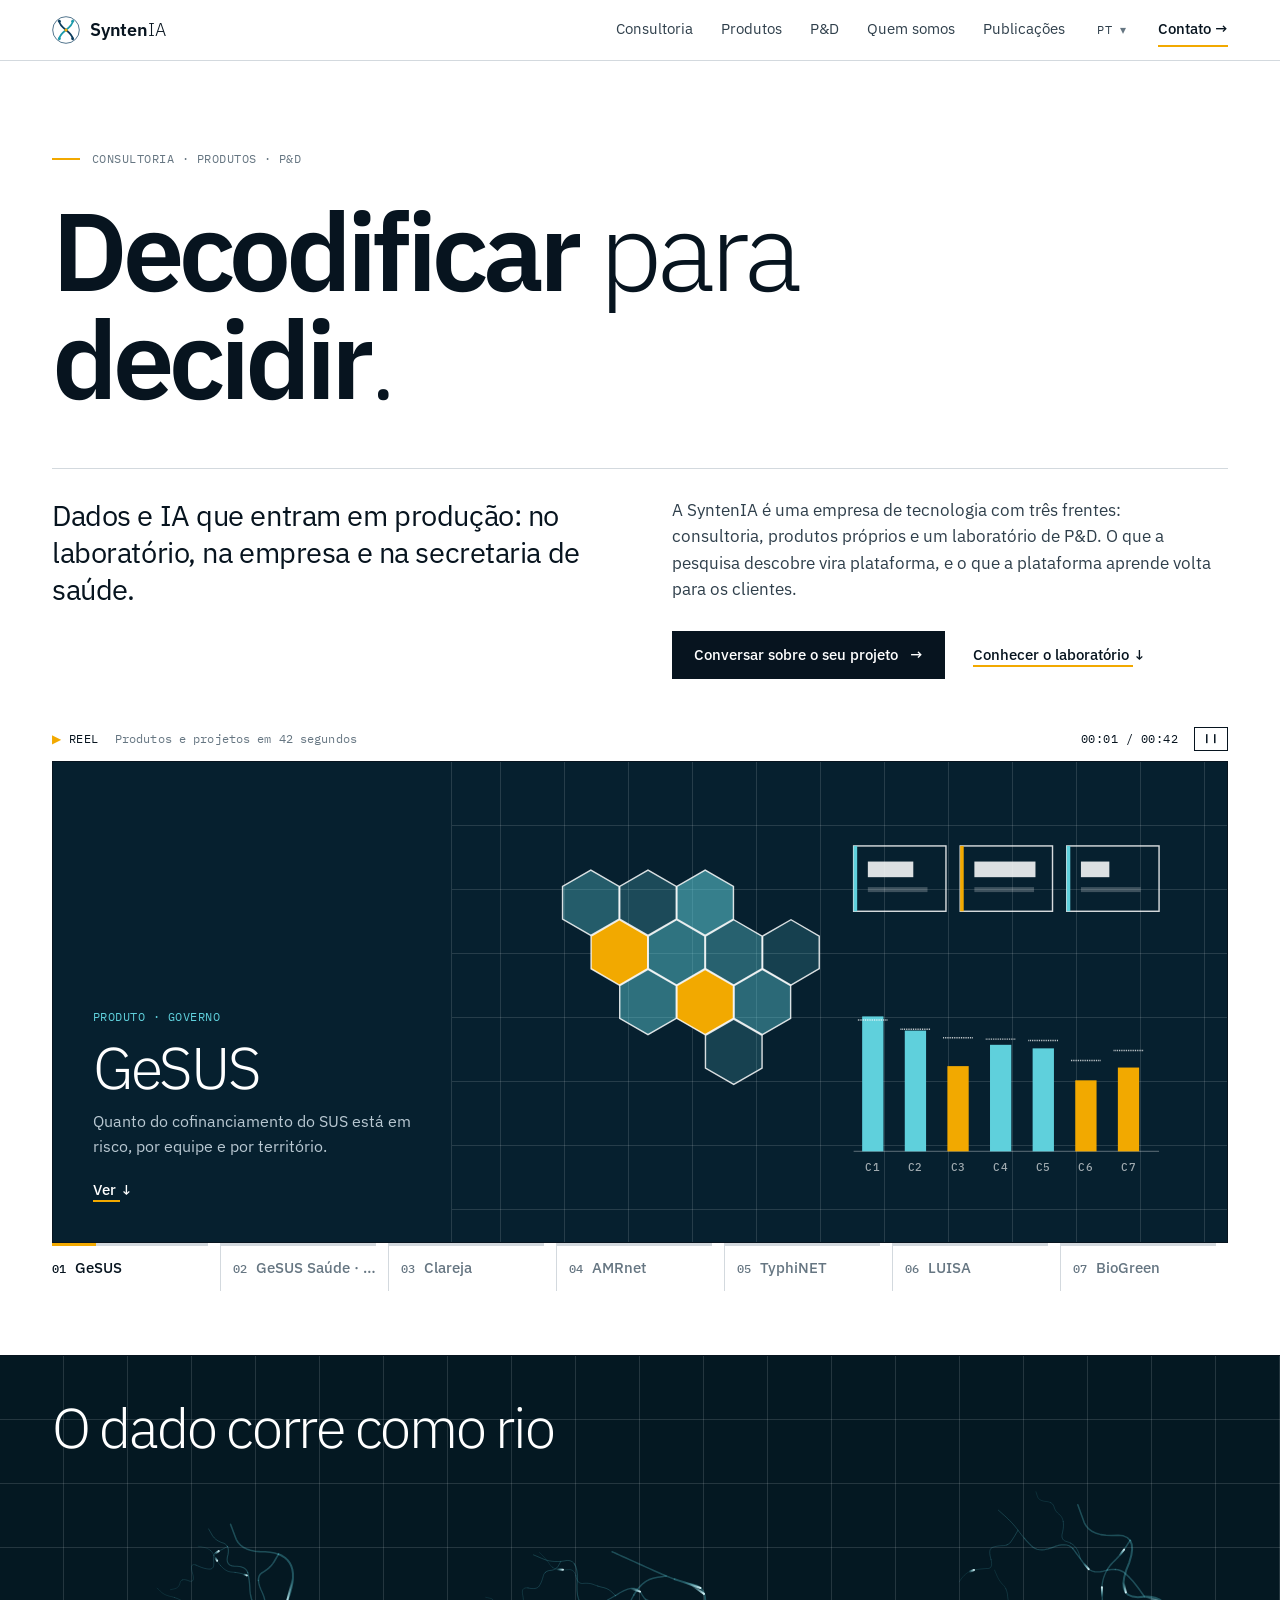
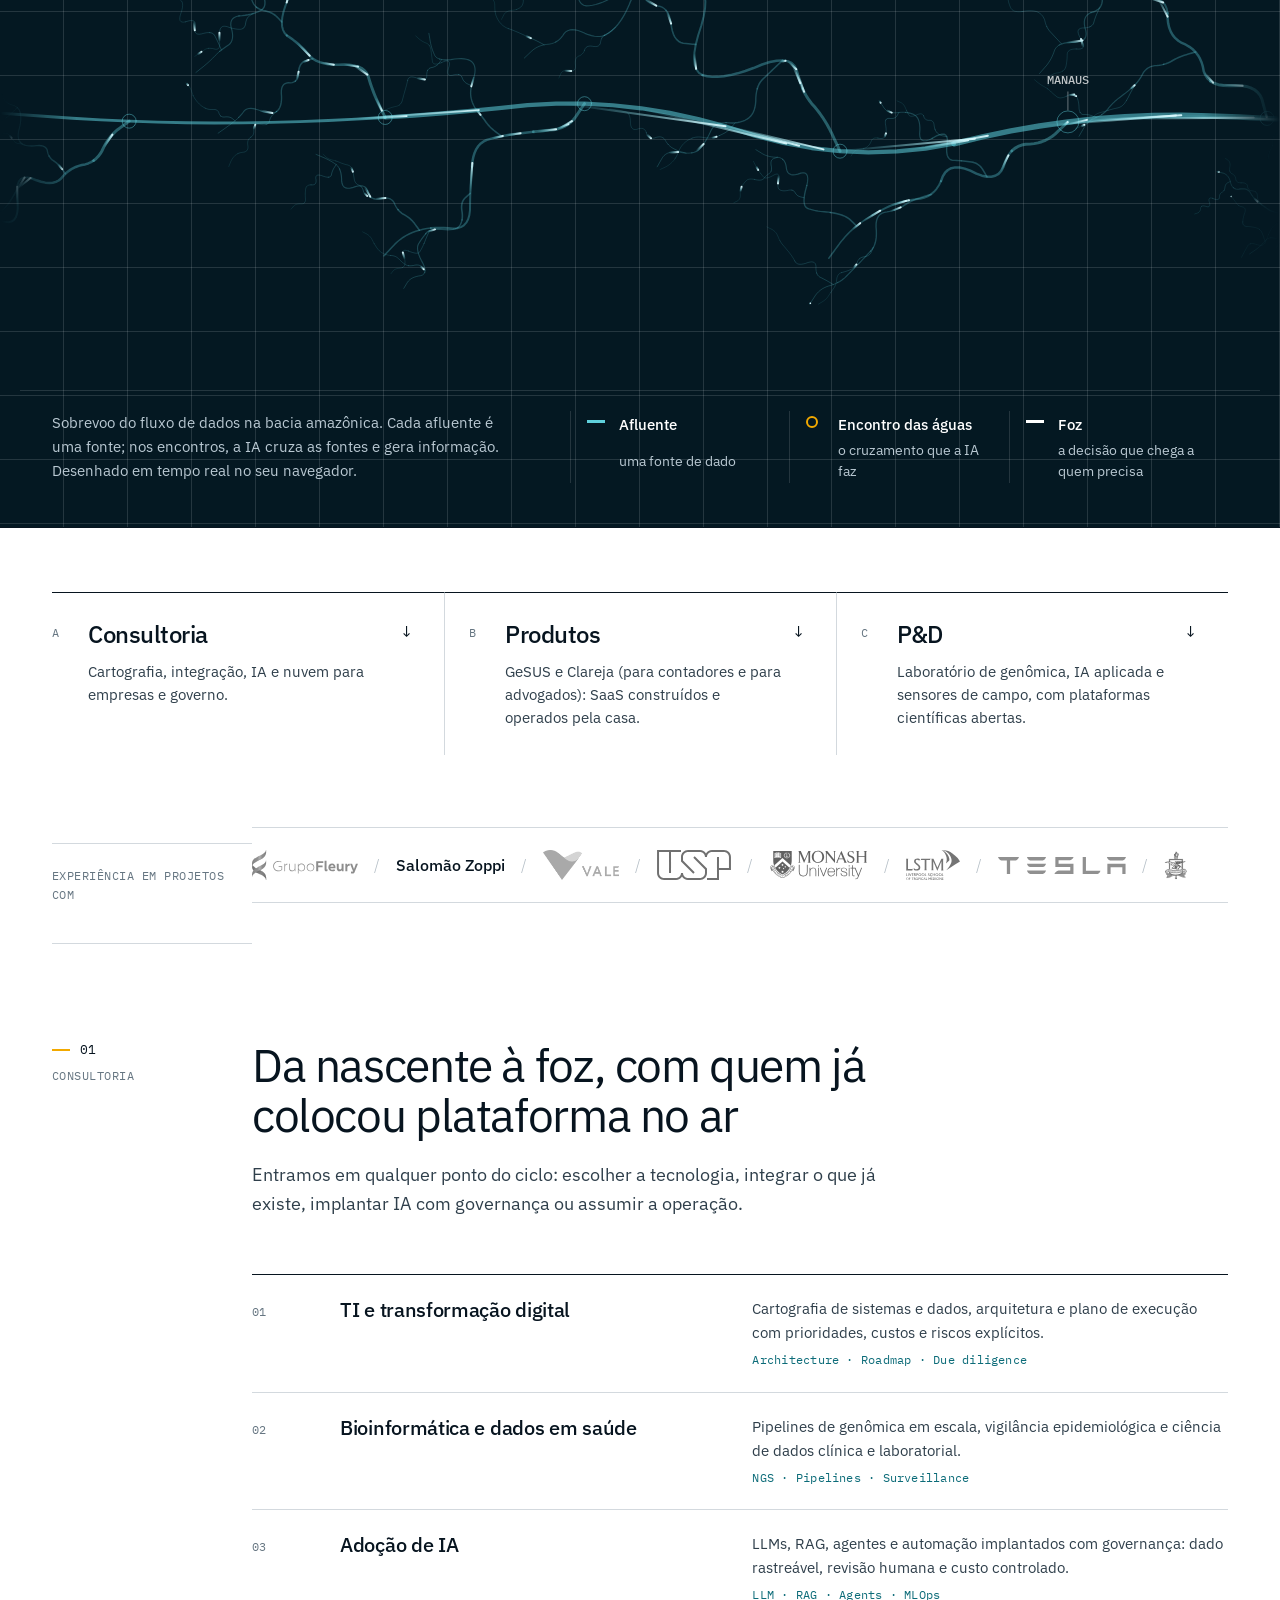
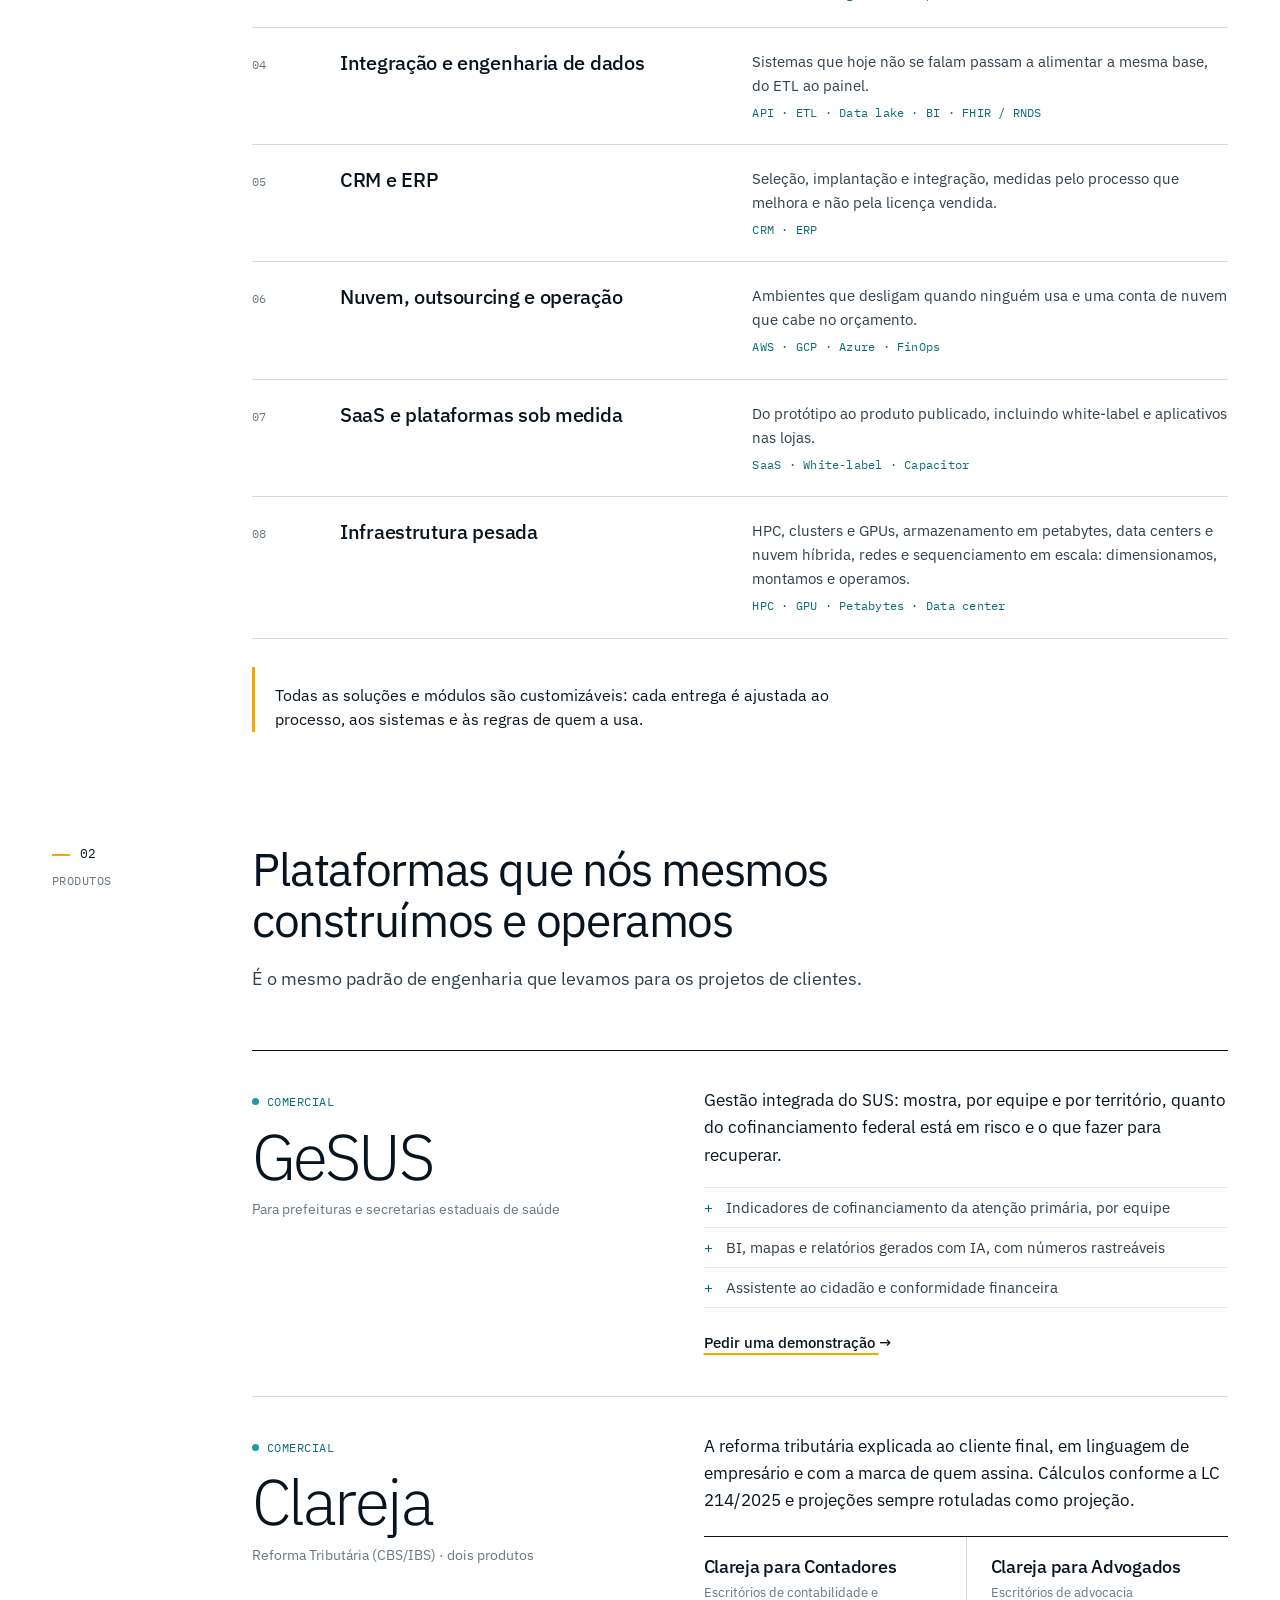
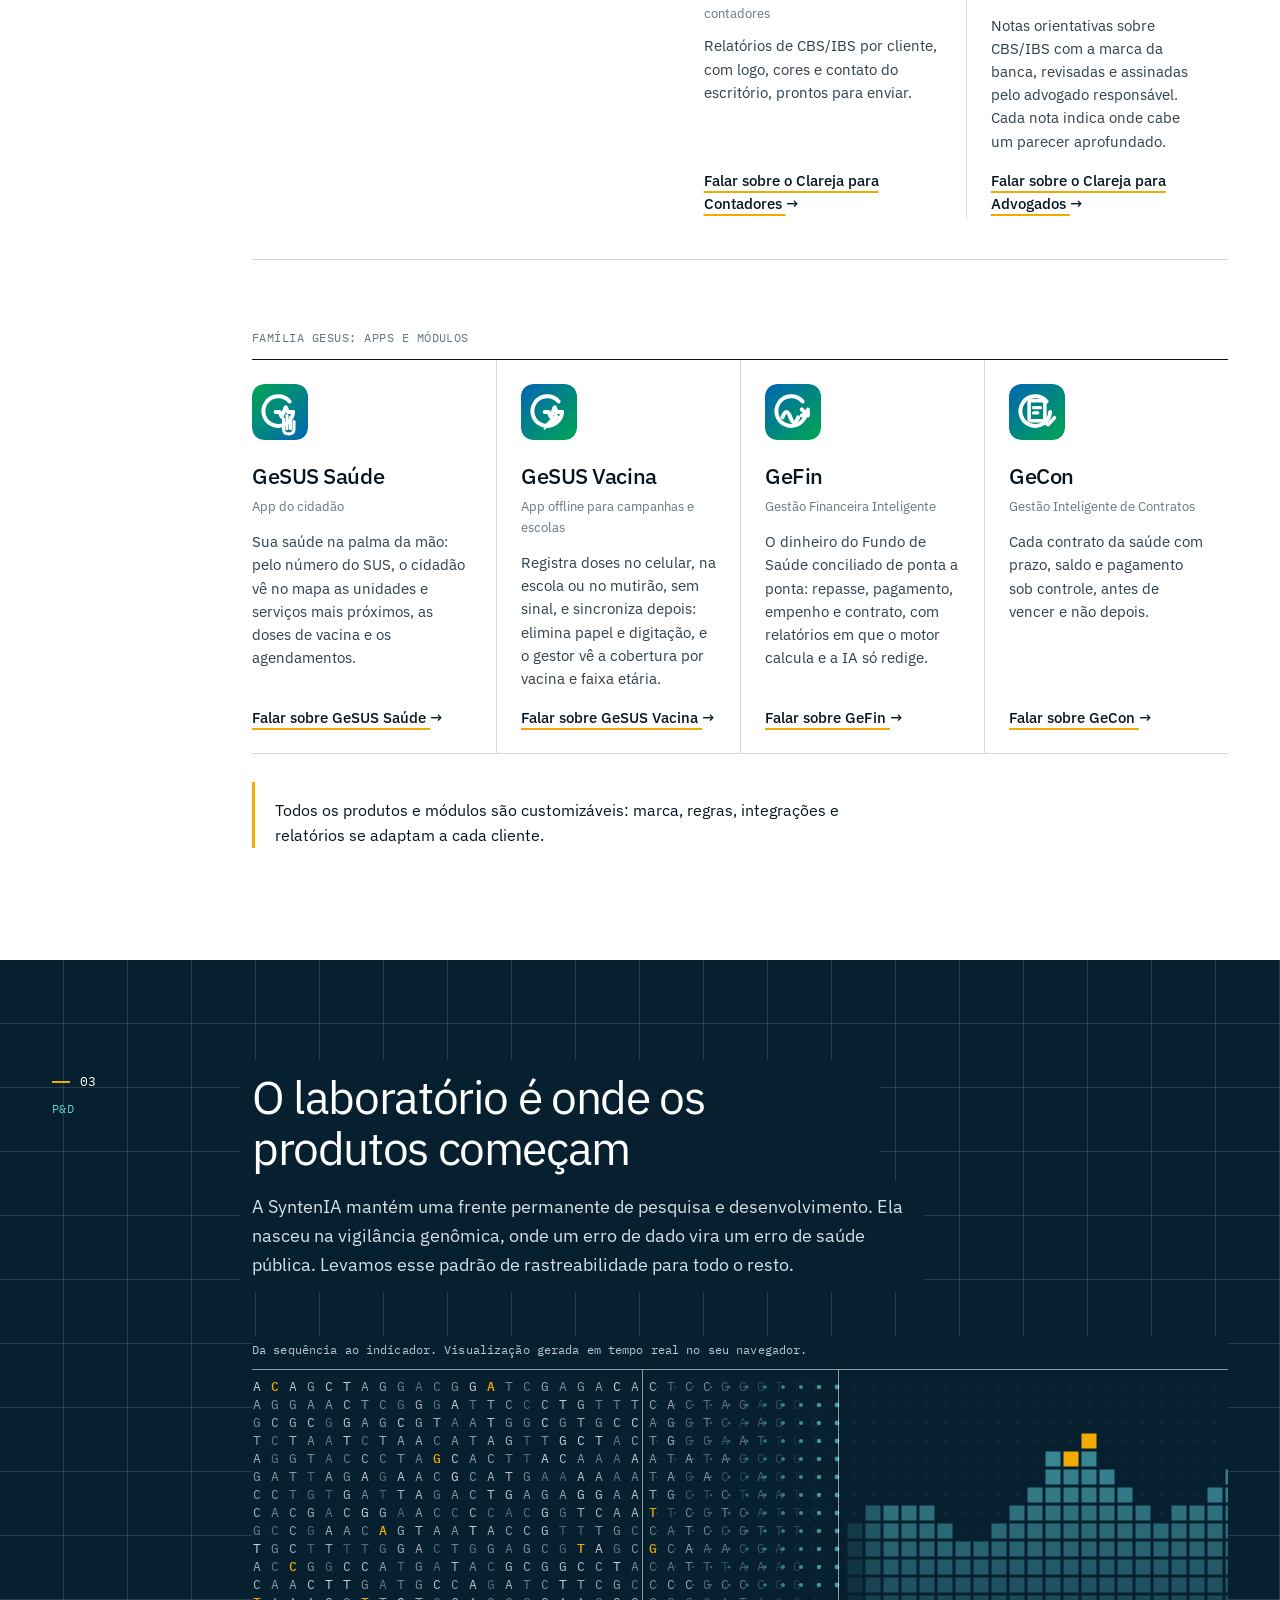
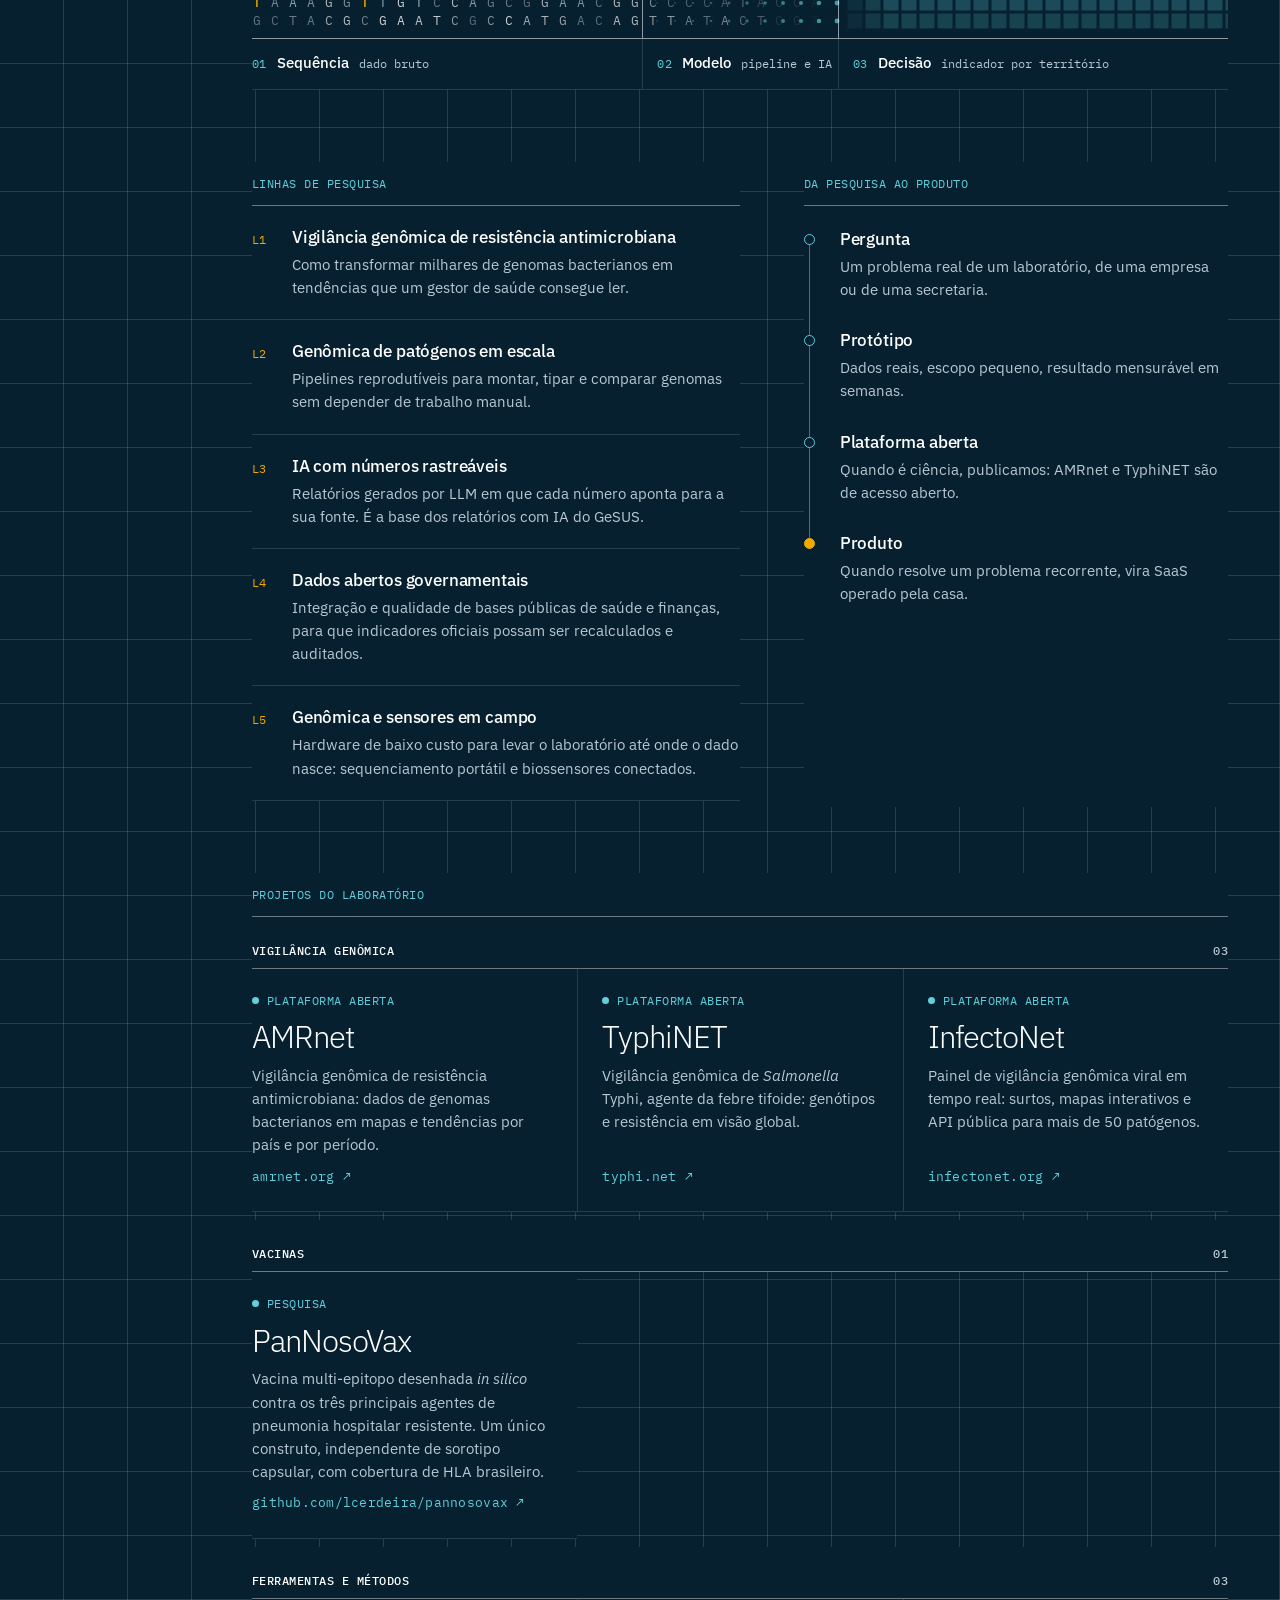
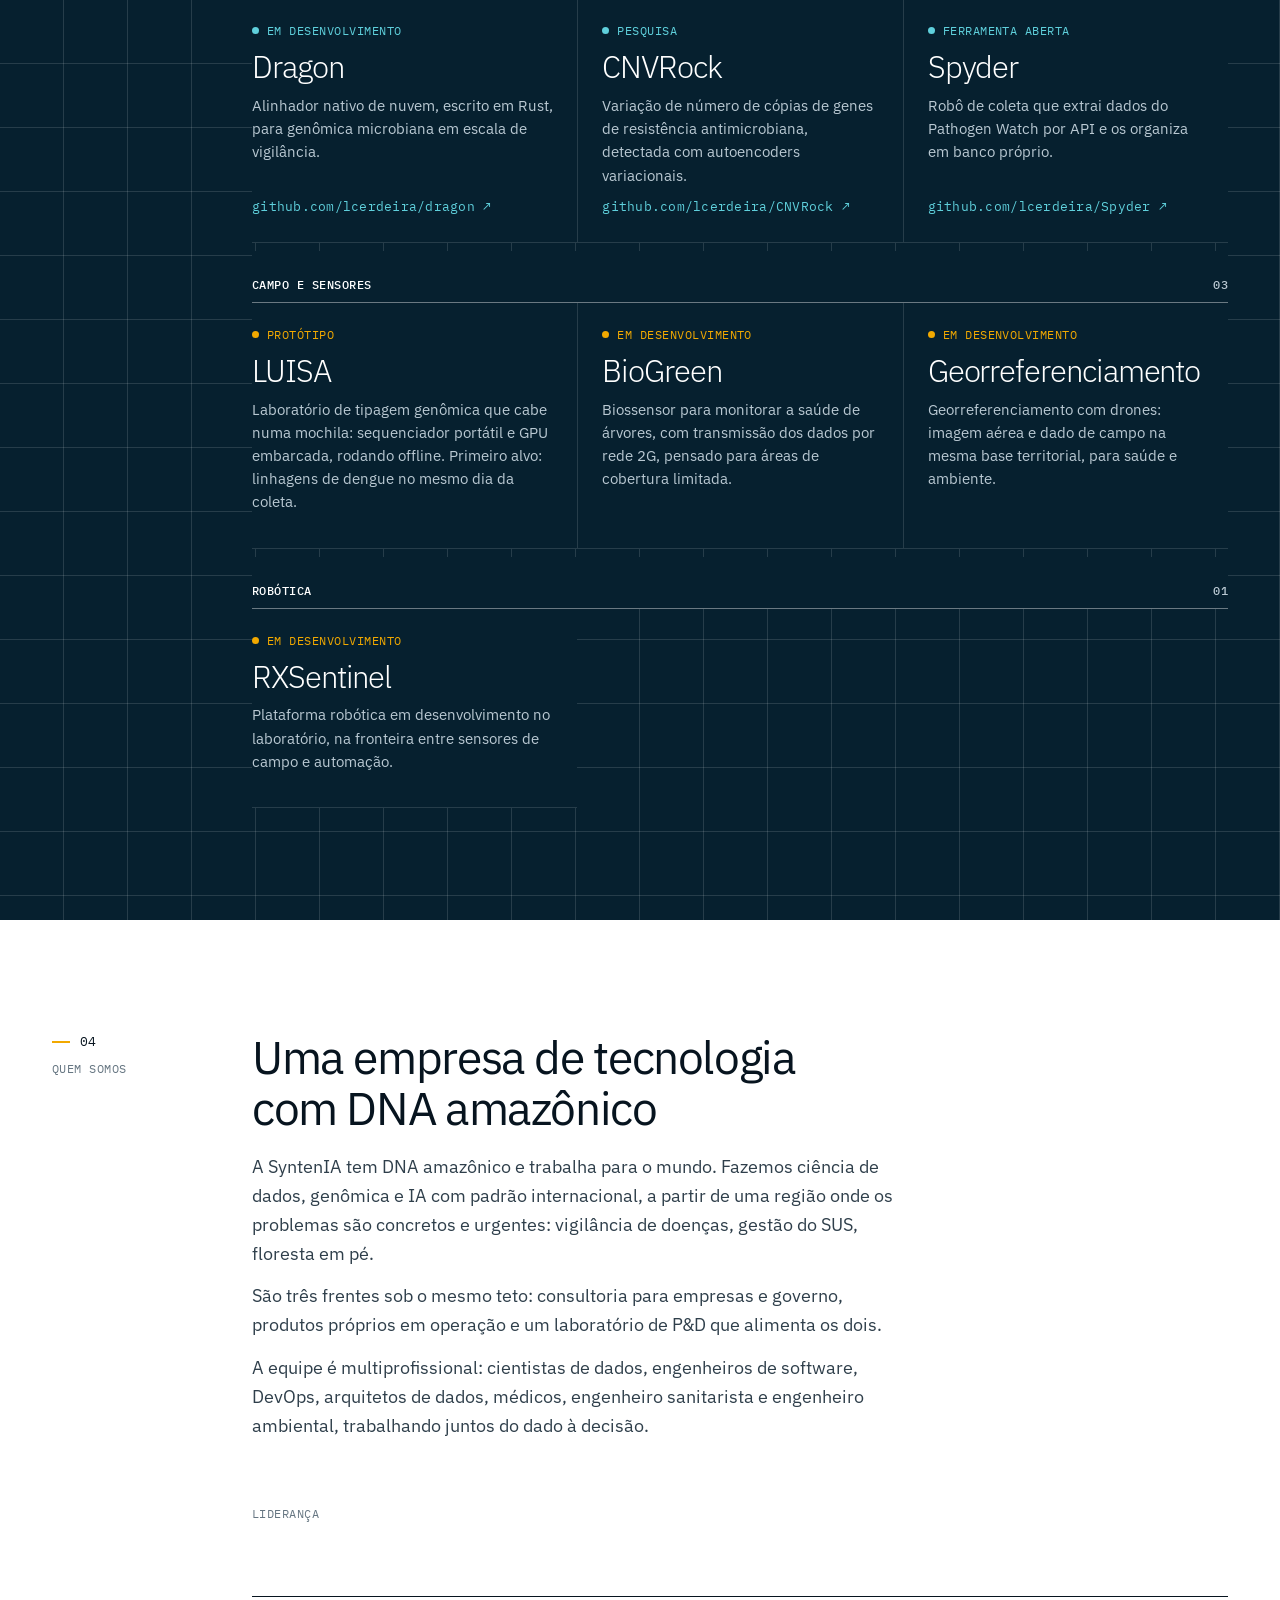
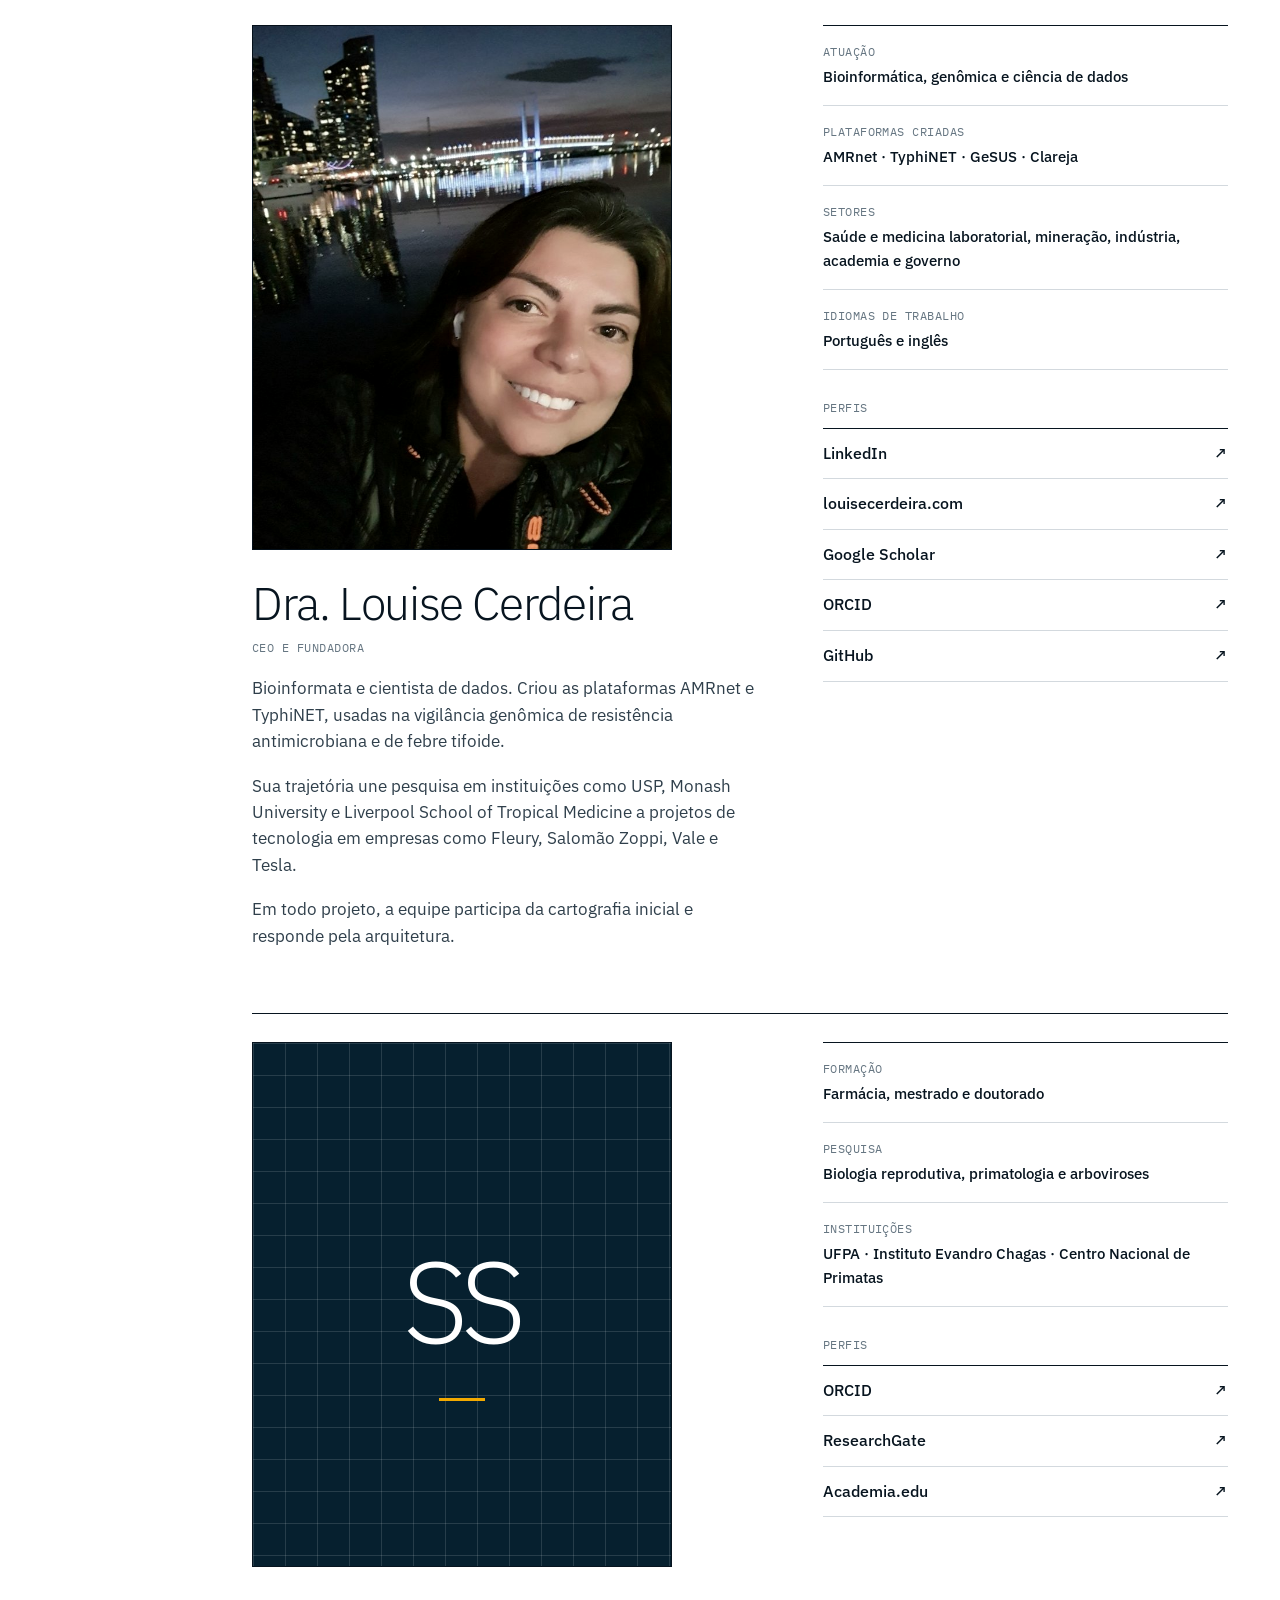
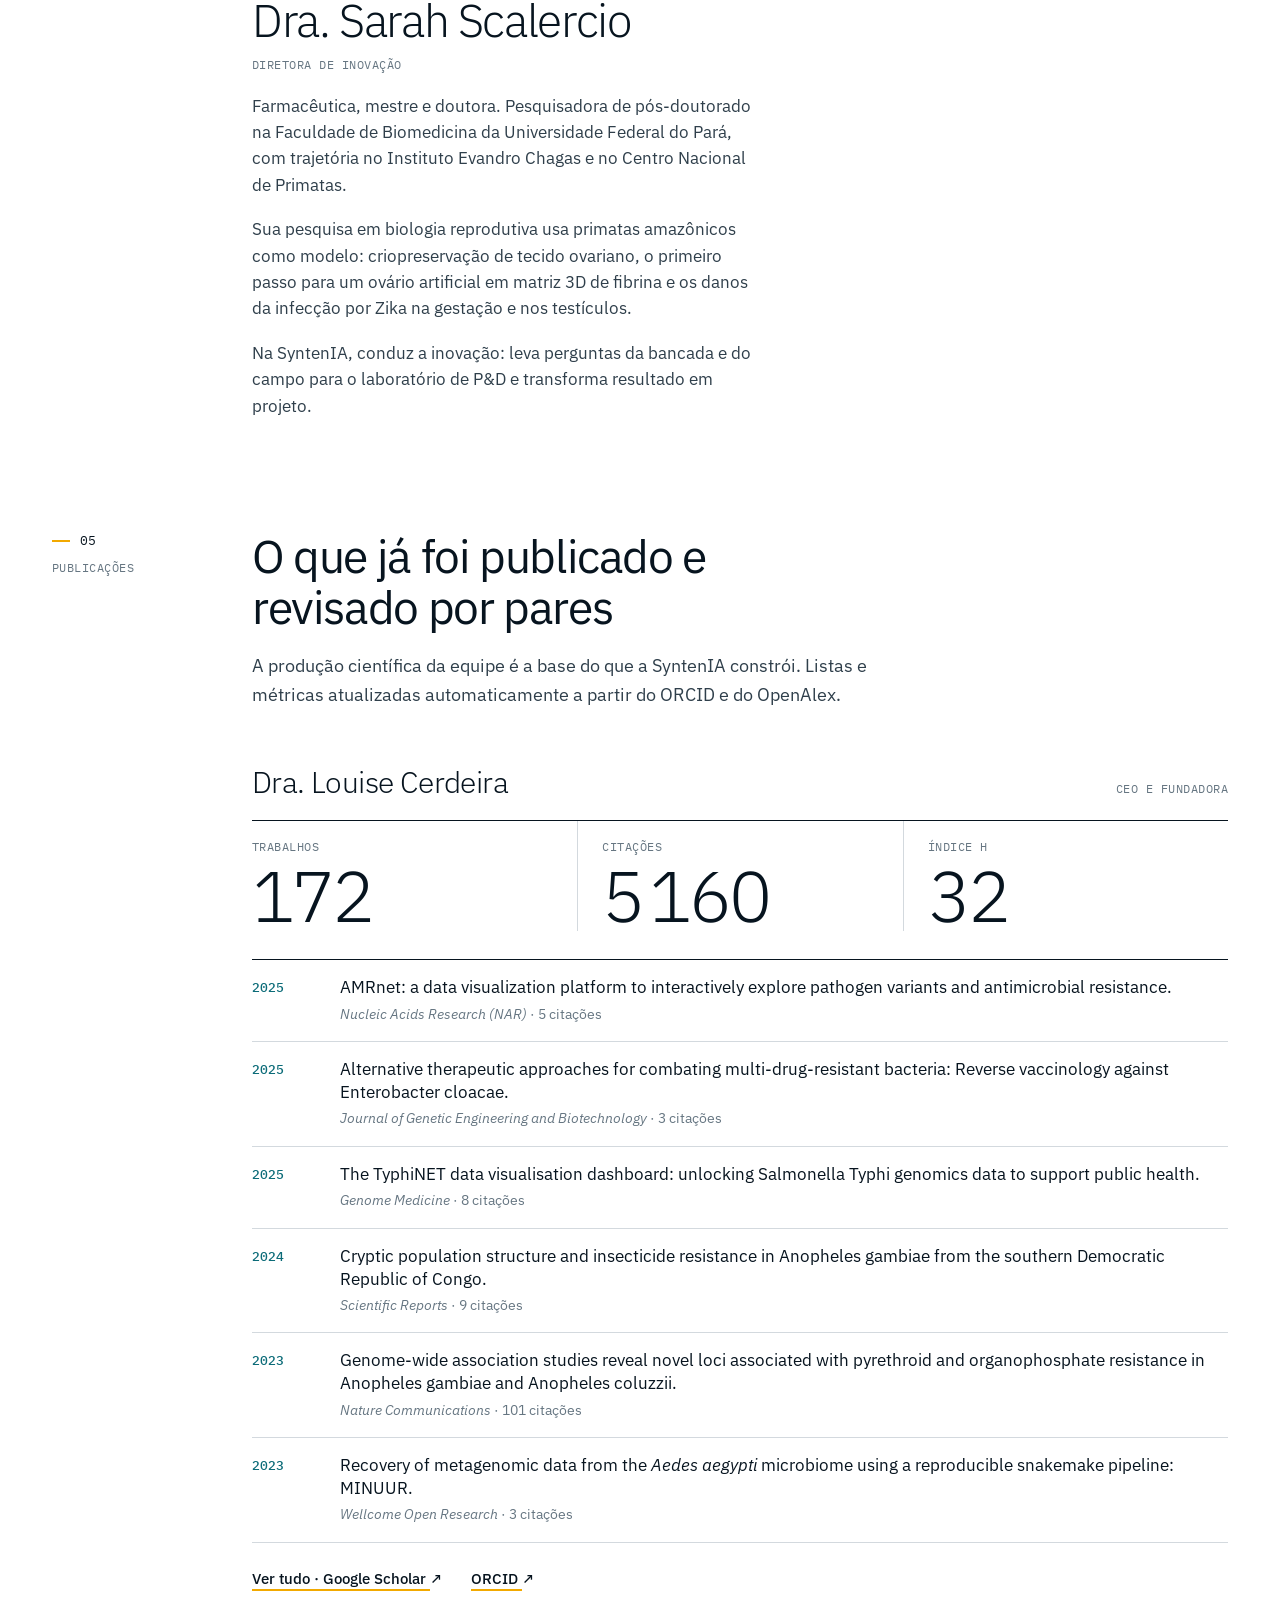
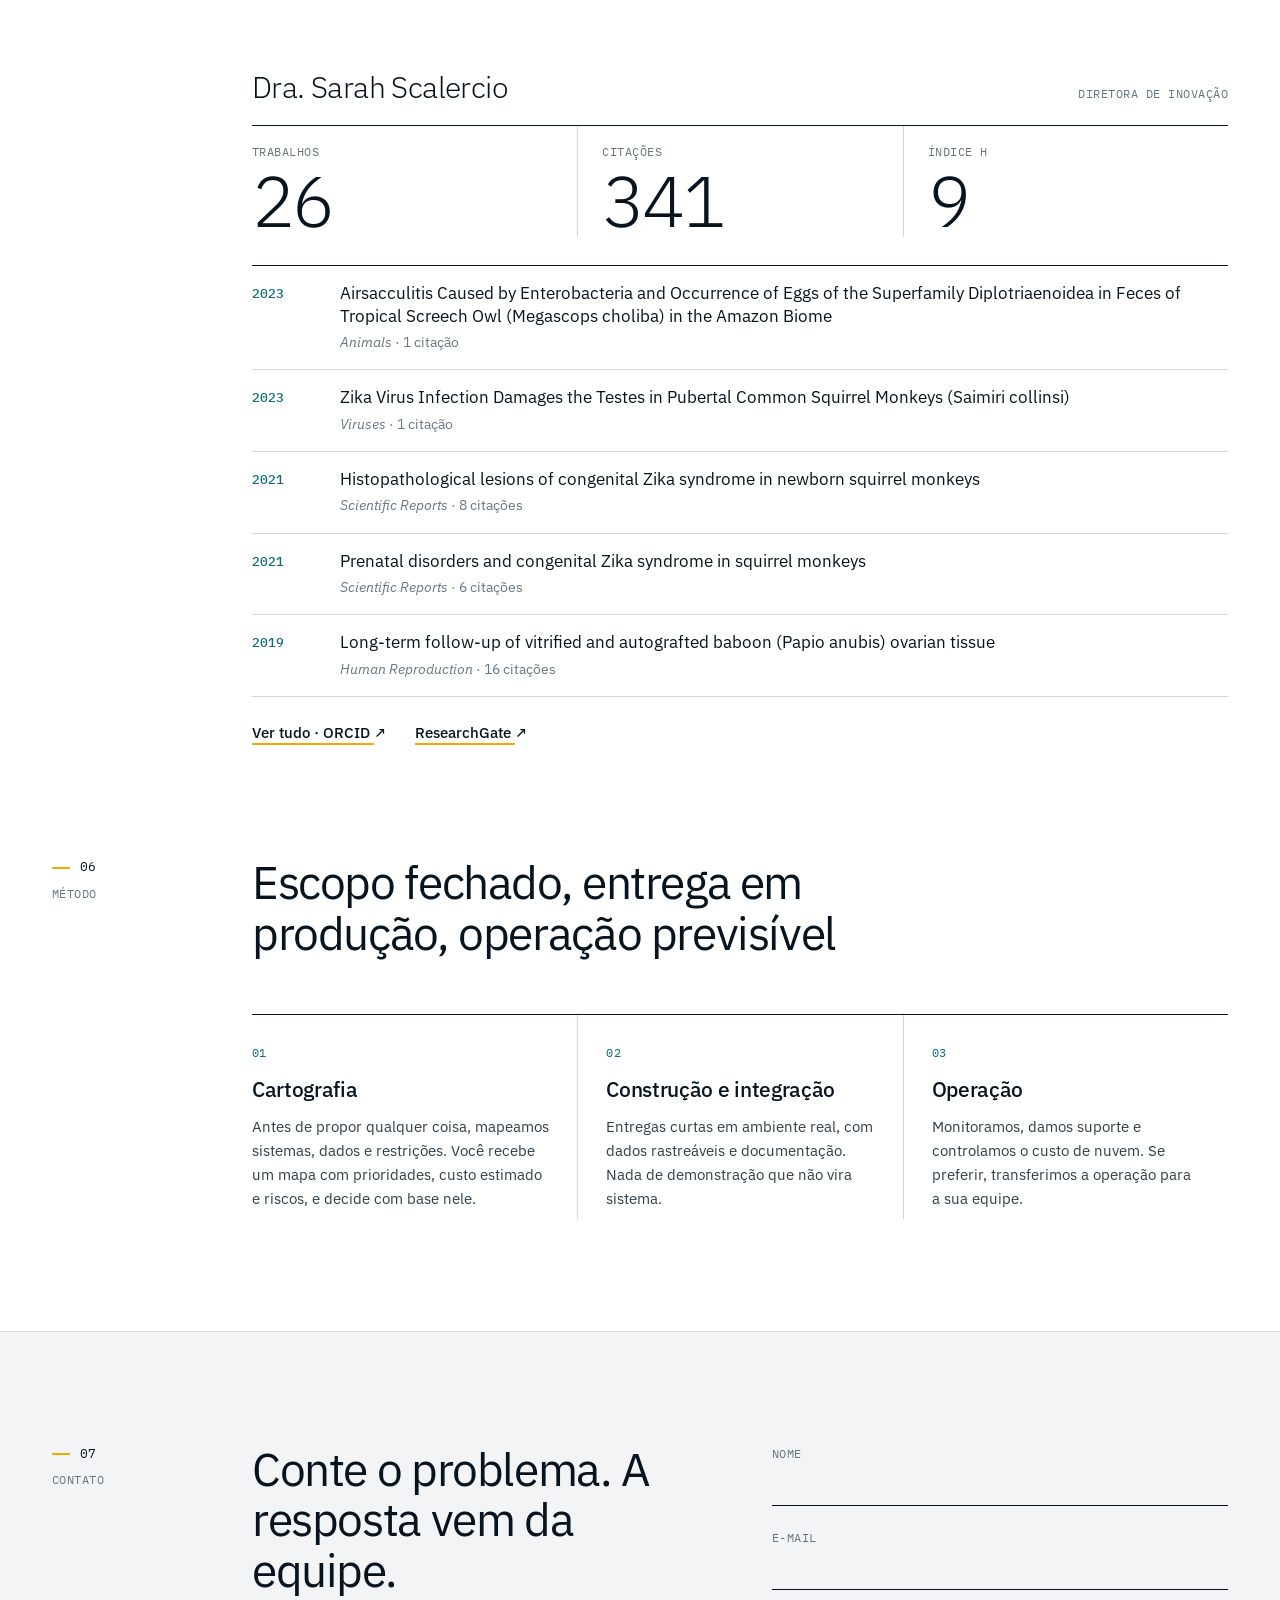
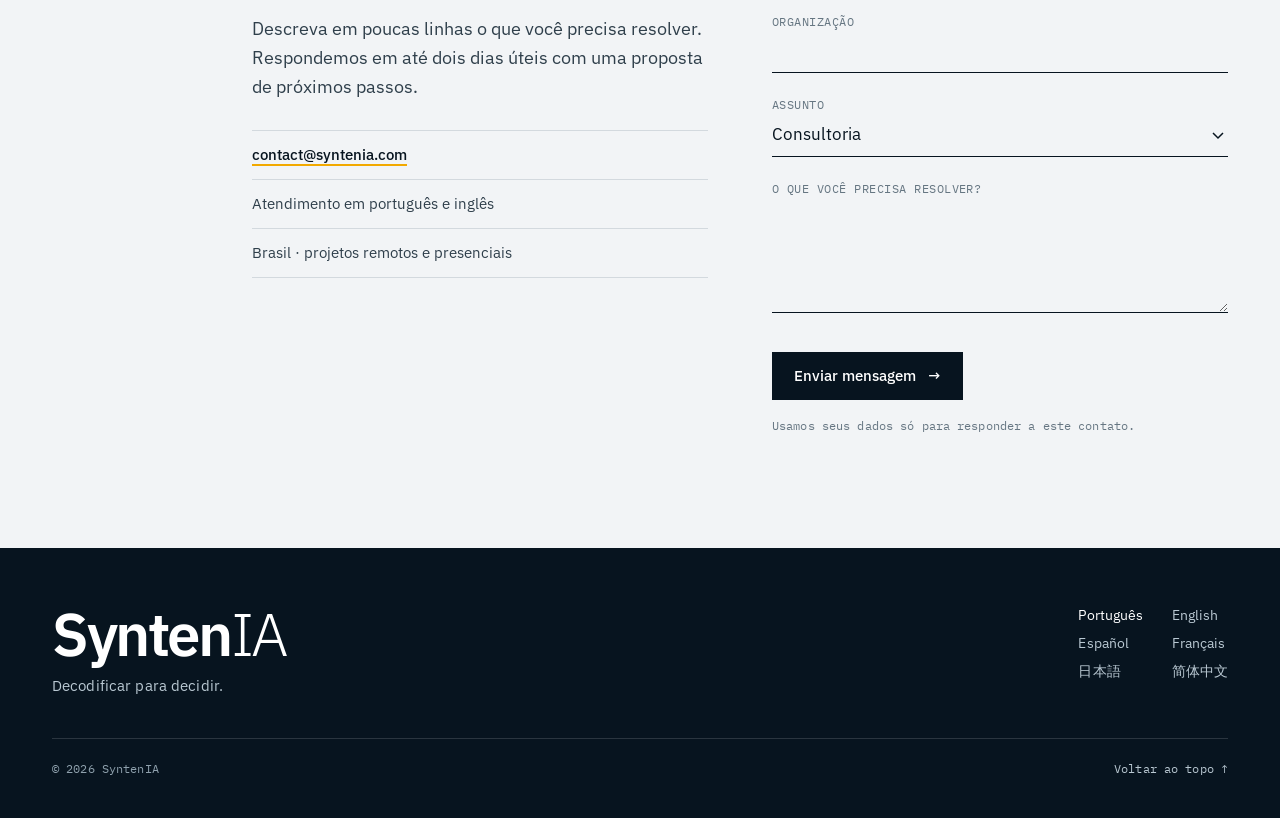
==== index.html @ 4a42d5ac "SyntenIA: site gerado Co-Authored-By: Louise Cerdeira <louise.cerdeira@gmail.com>" ====
<!doctype html>
<html lang="pt-BR">
<head>
<meta charset="utf-8">
<meta name="viewport" content="width=device-width, initial-scale=1">
<title>SyntenIA — decodificar para decidir: consultoria, produtos e P&amp;D em dados e IA</title>
<meta name="description" content="Empresa de tecnologia com três frentes: consultoria, produtos próprios (GeSUS, Clareja) e um laboratório de P&amp;D em genômica e IA aplicada, criador das plataformas AMRnet e TyphiNET.">
<link rel="canonical" href="https://syntenia.com/">
<link rel="alternate" hreflang="pt-BR" href="https://syntenia.com/">
<link rel="alternate" hreflang="en" href="https://syntenia.com/en/">
<link rel="alternate" hreflang="es" href="https://syntenia.com/es/">
<link rel="alternate" hreflang="fr" href="https://syntenia.com/fr/">
<link rel="alternate" hreflang="ja" href="https://syntenia.com/ja/">
<link rel="alternate" hreflang="zh-Hans" href="https://syntenia.com/zh/">
<link rel="alternate" hreflang="x-default" href="https://syntenia.com/">
<meta property="og:title" content="SyntenIA — decodificar para decidir: consultoria, produtos e P&amp;D em dados e IA">
<meta property="og:description" content="Empresa de tecnologia com três frentes: consultoria, produtos próprios (GeSUS, Clareja) e um laboratório de P&amp;D em genômica e IA aplicada, criador das plataformas AMRnet e TyphiNET.">
<meta property="og:type" content="website">
<meta property="og:locale" content="pt_BR">
<meta name="theme-color" content="#06202f">
<link rel="icon" href="assets/favicon.svg" type="image/svg+xml">
<link rel="icon" href="assets/favicon-32.png" type="image/png" sizes="32x32">
<link rel="apple-touch-icon" href="assets/favicon-180.png" sizes="180x180">
<link rel="manifest" href="site.webmanifest">
<link rel="preconnect" href="https://fonts.googleapis.com">
<link rel="preconnect" href="https://fonts.gstatic.com" crossorigin>
<link href="https://fonts.googleapis.com/css2?family=IBM+Plex+Mono:wght@400;500&family=IBM+Plex+Sans:wght@300;400;500;600&display=swap" rel="stylesheet">
<link rel="stylesheet" href="styles.css">
</head>
<body>
<!-- Gerado por build.py a partir de src/content/pt.json. Não editar à mão. -->

<header class="top">
  <div class="frame">
    <a class="brand" href="#" aria-label="SyntenIA"><img src="assets/simbolo.svg" alt="" width="28" height="28"><span><b>Synten</b>IA</span></a>
    <nav aria-label="SyntenIA">
      <a href="#servicos">Consultoria</a>
      <a href="#produtos">Produtos</a>
      <a href="#pd">P&amp;D</a>
      <a href="#sobre">Quem somos</a>
      <a href="#publicacoes">Publicações</a>
    </nav>
    <details class="lang">
      <summary aria-label="Idioma">PT</summary>
      <ul>
        <li><a href="./" hreflang="pt-BR" lang="pt-BR" aria-current="page">Português</a></li>
        <li><a href="en/" hreflang="en" lang="en">English</a></li>
        <li><a href="es/" hreflang="es" lang="es">Español</a></li>
        <li><a href="fr/" hreflang="fr" lang="fr">Français</a></li>
        <li><a href="ja/" hreflang="ja" lang="ja">日本語</a></li>
        <li><a href="zh/" hreflang="zh-Hans" lang="zh-Hans">简体中文</a></li>
      </ul>
    </details>
    <a class="navcta" href="#contato">Contato <span aria-hidden="true">→</span></a>
  </div>
</header>

<main>
<section class="hero frame">
  <p class="kicker">Consultoria · Produtos · P&amp;D</p>
  <h1><em>Decodificar</em> para <em>decidir</em>.</h1>
  <div class="hero-grid">
    <p class="lead">Dados e IA que entram em produção: no laboratório, na empresa e na secretaria de saúde.</p>
    <div>
      <p class="sub">A SyntenIA é uma empresa de tecnologia com três frentes: consultoria, produtos próprios e um laboratório de P&amp;D. O que a pesquisa descobre vira plataforma, e o que a plataforma aprende volta para os clientes.</p>
      <div class="cta-row">
        <a class="btn" href="#contato">Conversar sobre o seu projeto <span aria-hidden="true">→</span></a>
        <a class="link" href="#pd">Conhecer o laboratório <span aria-hidden="true">↓</span></a>
      </div>
    </div>
  </div>
</section>

<section class="reel frame" id="reel" aria-roledescription="carousel" aria-label="Produtos e projetos em 42 segundos">
  <div class="reel-bar">
    <span class="k">Reel</span><span class="ttl">Produtos e projetos em 42 segundos</span>
    <span class="tc" id="reel-tc" aria-hidden="true">00:00 / 00:42</span>
    <button type="button" id="reel-toggle" data-pause="Pausar" data-play="Reproduzir" aria-label="Pausar"><span aria-hidden="true">❙❙</span></button>
  </div>
  <div class="reel-stage">
      <article class="scene on" data-i="0" aria-roledescription="slide" aria-label="1 / 7: GeSUS">
        <div class="cap"><span class="tag">Produto · Governo</span><h2>GeSUS</h2><p>Quanto do cofinanciamento do SUS está em risco, por equipe e por território.</p><a class="link" href="#produtos">Ver <span aria-hidden="true">↓</span></a></div>
        <div class="art"><svg viewBox="0 0 1000 620" preserveAspectRatio="xMidYMid meet" aria-hidden="true" focusable="false"><polygon class="s-teal-fill pop" fill-opacity="0.34" points="189.8,193.0 150.0,216.0 110.2,193.0 110.2,147.0 150.0,124.0 189.8,147.0" style="--d:0.15s"/><polygon class="s-line draw" pathLength="1" points="189.8,193.0 150.0,216.0 110.2,193.0 110.2,147.0 150.0,124.0 189.8,147.0" style="--d:0.05s"/><polygon class="s-teal-fill pop" fill-opacity="0.24" points="270.3,193.0 230.5,216.0 190.7,193.0 190.7,147.0 230.5,124.0 270.3,147.0" style="--d:0.22s"/><polygon class="s-line draw" pathLength="1" points="270.3,193.0 230.5,216.0 190.7,193.0 190.7,147.0 230.5,124.0 270.3,147.0" style="--d:0.12s"/><polygon class="s-teal-fill pop" fill-opacity="0.54" points="350.8,193.0 311.0,216.0 271.2,193.0 271.2,147.0 311.0,124.0 350.8,147.0" style="--d:0.29s"/><polygon class="s-line draw" pathLength="1" points="350.8,193.0 311.0,216.0 271.2,193.0 271.2,147.0 311.0,124.0 350.8,147.0" style="--d:0.19s"/><polygon class="s-amber-fill pop" points="230.1,262.9 190.2,285.9 150.4,262.9 150.4,216.9 190.2,193.9 230.1,216.9" style="--d:0.36s"/><polygon class="s-line draw" pathLength="1" points="230.1,262.9 190.2,285.9 150.4,262.9 150.4,216.9 190.2,193.9 230.1,216.9" style="--d:0.26s"/><polygon class="s-teal-fill pop" fill-opacity="0.47" points="310.6,262.9 270.8,285.9 230.9,262.9 230.9,216.9 270.8,193.9 310.6,216.9" style="--d:0.43s"/><polygon class="s-line draw" pathLength="1" points="310.6,262.9 270.8,285.9 230.9,262.9 230.9,216.9 270.8,193.9 310.6,216.9" style="--d:0.33s"/><polygon class="s-teal-fill pop" fill-opacity="0.37" points="391.1,262.9 351.2,285.9 311.4,262.9 311.4,216.9 351.2,193.9 391.1,216.9" style="--d:0.50s"/><polygon class="s-line draw" pathLength="1" points="391.1,262.9 351.2,285.9 311.4,262.9 311.4,216.9 351.2,193.9 391.1,216.9" style="--d:0.40s"/><polygon class="s-teal-fill pop" fill-opacity="0.18" points="471.6,262.9 431.8,285.9 391.9,262.9 391.9,216.9 431.8,193.9 471.6,216.9" style="--d:0.57s"/><polygon class="s-line draw" pathLength="1" points="471.6,262.9 431.8,285.9 391.9,262.9 391.9,216.9 431.8,193.9 471.6,216.9" style="--d:0.47s"/><polygon class="s-teal-fill pop" fill-opacity="0.45" points="270.3,332.8 230.5,355.8 190.7,332.8 190.7,286.8 230.5,263.8 270.3,286.8" style="--d:0.64s"/><polygon class="s-line draw" pathLength="1" points="270.3,332.8 230.5,355.8 190.7,332.8 190.7,286.8 230.5,263.8 270.3,286.8" style="--d:0.54s"/><polygon class="s-amber-fill pop" points="350.8,332.8 311.0,355.8 271.2,332.8 271.2,286.8 311.0,263.8 350.8,286.8" style="--d:0.71s"/><polygon class="s-line draw" pathLength="1" points="350.8,332.8 311.0,355.8 271.2,332.8 271.2,286.8 311.0,263.8 350.8,286.8" style="--d:0.61s"/><polygon class="s-teal-fill pop" fill-opacity="0.41" points="431.3,332.8 391.5,355.8 351.7,332.8 351.7,286.8 391.5,263.8 431.3,286.8" style="--d:0.78s"/><polygon class="s-line draw" pathLength="1" points="431.3,332.8 391.5,355.8 351.7,332.8 351.7,286.8 391.5,263.8 431.3,286.8" style="--d:0.68s"/><polygon class="s-teal-fill pop" fill-opacity="0.19" points="391.1,402.8 351.2,425.8 311.4,402.8 311.4,356.8 351.2,333.8 391.1,356.8" style="--d:0.85s"/><polygon class="s-line draw" pathLength="1" points="391.1,402.8 351.2,425.8 311.4,402.8 311.4,356.8 351.2,333.8 391.1,356.8" style="--d:0.75s"/><rect class="s-line draw" pathLength="1" x="520" y="90" width="130" height="92" style="--d:0.30s"/><rect class="s-teal-fill pop" x="520" y="90" width="5" height="92" style="--d:0.50s"/><rect class="s-white-fill pop" x="540" y="112" width="64" height="22" style="--d:0.70s"/><rect class="s-dim-fill pop" x="540" y="148" width="84" height="7" style="--d:0.80s"/><rect class="s-line draw" pathLength="1" x="670" y="90" width="130" height="92" style="--d:0.45s"/><rect class="s-amber-fill pop" x="670" y="90" width="5" height="92" style="--d:0.65s"/><rect class="s-white-fill pop" x="690" y="112" width="86" height="22" style="--d:0.85s"/><rect class="s-dim-fill pop" x="690" y="148" width="84" height="7" style="--d:0.95s"/><rect class="s-line draw" pathLength="1" x="820" y="90" width="130" height="92" style="--d:0.60s"/><rect class="s-teal-fill pop" x="820" y="90" width="5" height="92" style="--d:0.80s"/><rect class="s-white-fill pop" x="840" y="112" width="40" height="22" style="--d:1.00s"/><rect class="s-dim-fill pop" x="840" y="148" width="84" height="7" style="--d:1.10s"/><line class="s-dim" x1="520" y1="520" x2="950" y2="520"/><rect class="s-teal-fill grow" x="532" y="330" width="30" height="190" style="--d:1.00s"/><line class="s-line s-dash draw" pathLength="1" x1="526" y1="335" x2="568" y2="335" style="--d:1.60s"/><text class="s-text" x="547" y="548" text-anchor="middle">C1</text><rect class="s-teal-fill grow" x="592" y="350" width="30" height="170" style="--d:1.10s"/><line class="s-line s-dash draw" pathLength="1" x1="586" y1="348" x2="628" y2="348" style="--d:1.65s"/><text class="s-text" x="607" y="548" text-anchor="middle">C2</text><rect class="s-amber-fill grow" x="652" y="400" width="30" height="120" style="--d:1.20s"/><line class="s-line s-dash draw" pathLength="1" x1="646" y1="360" x2="688" y2="360" style="--d:1.70s"/><text class="s-text" x="667" y="548" text-anchor="middle">C3</text><rect class="s-teal-fill grow" x="712" y="370" width="30" height="150" style="--d:1.30s"/><line class="s-line s-dash draw" pathLength="1" x1="706" y1="362" x2="748" y2="362" style="--d:1.75s"/><text class="s-text" x="727" y="548" text-anchor="middle">C4</text><rect class="s-teal-fill grow" x="772" y="375" width="30" height="145" style="--d:1.40s"/><line class="s-line s-dash draw" pathLength="1" x1="766" y1="364" x2="808" y2="364" style="--d:1.80s"/><text class="s-text" x="787" y="548" text-anchor="middle">C5</text><rect class="s-amber-fill grow" x="832" y="420" width="30" height="100" style="--d:1.50s"/><line class="s-line s-dash draw" pathLength="1" x1="826" y1="392" x2="868" y2="392" style="--d:1.85s"/><text class="s-text" x="847" y="548" text-anchor="middle">C6</text><rect class="s-amber-fill grow" x="892" y="402" width="30" height="118" style="--d:1.60s"/><line class="s-line s-dash draw" pathLength="1" x1="886" y1="378" x2="928" y2="378" style="--d:1.90s"/><text class="s-text" x="907" y="548" text-anchor="middle">C7</text></svg></div>
      </article>
      <article class="scene" data-i="1" aria-roledescription="slide" aria-label="2 / 7: GeSUS Saúde · Vacina">
        <div class="cap"><span class="tag">Produto · Apps</span><h2>GeSUS Saúde · Vacina</h2><p>O cidadão com a saúde na palma da mão; a campanha de vacinação sem papel, mesmo offline.</p><a class="link" href="#produtos">Ver <span aria-hidden="true">↓</span></a></div>
        <div class="art"><svg viewBox="0 0 1000 620" preserveAspectRatio="xMidYMid meet" aria-hidden="true" focusable="false"><rect class="s-line draw" pathLength="1" x="150" y="60" width="270" height="500" rx="28" style="--d:0.10s"/><rect class="s-page pop" x="164" y="76" width="242" height="468" rx="16" style="--d:0.30s"/><rect class="s-dim-fill pop" x="255" y="88" width="60" height="6" rx="3" style="--d:0.40s"/><rect class="s-teal-fill pop" x="180" y="112" width="70" height="8" style="--d:0.50s"/><rect class="s-line draw" pathLength="1" x="560" y="60" width="270" height="500" rx="28" style="--d:1.00s"/><rect class="s-page pop" x="574" y="76" width="242" height="468" rx="16" style="--d:1.20s"/><rect class="s-dim-fill pop" x="665" y="88" width="60" height="6" rx="3" style="--d:1.30s"/><rect class="s-amber-fill pop" x="590" y="112" width="70" height="8" style="--d:1.40s"/><rect class="s-dim draw" pathLength="1" x="180" y="140" width="210" height="190" style="--d:0.50s"/><path class="s-dim draw" pathLength="1" d="M180 200 h 210" style="--d:0.60s"/><path class="s-dim draw" pathLength="1" d="M180 260 h 210" style="--d:0.68s"/><path class="s-dim draw" pathLength="1" d="M240 140 v 190" style="--d:0.76s"/><path class="s-dim draw" pathLength="1" d="M320 140 v 190" style="--d:0.84s"/><path class="s-teal s-thick draw" pathLength="1" d="M200 300 L240 260 L320 260 L360 210" style="--d:1.0s"/><circle class="s-teal-fill pop" cx="200" cy="300" r="7" style="--d:1.0s"/><path class="s-amber-fill pop" d="M360 176 c -14 0 -22 10 -22 22 c 0 16 22 38 22 38 s 22 -22 22 -38 c 0 -12 -8 -22 -22 -22 z" style="--d:1.5s"/><circle class="s-navy-fill pop" cx="360" cy="198" r="6" style="--d:1.6s"/><circle class="s-amber ping" cx="360" cy="212" r="10" style="--d:1.7s"/><rect class="s-dim-fill pop" x="180" y="360" width="150" height="8" style="--d:1.60s"/><rect class="s-teal-fill pop" x="356" y="354" width="20" height="20" style="--d:1.70s"/><path class="draw" pathLength="1" d="M360 364 l 5 5 l 10 -11" style="--d:1.90s;stroke:var(--navy);stroke-width:2.5;fill:none"/><rect class="s-dim-fill pop" x="180" y="402" width="120" height="8" style="--d:1.70s"/><rect class="s-teal-fill pop" x="356" y="396" width="20" height="20" style="--d:1.80s"/><path class="draw" pathLength="1" d="M360 406 l 5 5 l 10 -11" style="--d:2.00s;stroke:var(--navy);stroke-width:2.5;fill:none"/><rect class="s-dim-fill pop" x="180" y="444" width="160" height="8" style="--d:1.80s"/><rect class="s-teal-fill pop" x="356" y="438" width="20" height="20" style="--d:1.90s"/><path class="draw" pathLength="1" d="M360 448 l 5 5 l 10 -11" style="--d:2.10s;stroke:var(--navy);stroke-width:2.5;fill:none"/><rect class="s-dim-fill pop" x="180" y="486" width="100" height="8" style="--d:1.90s"/><rect class="s-dim-fill pop" x="356" y="480" width="20" height="20" style="--d:2.00s"/><g class="pop" style="--d:1.3s"><path class="s-dim" d="M760 100 a 22 22 0 0 1 30 0 M767 110 a 12 12 0 0 1 16 0"/><circle class="s-dim-fill" cx="775" cy="118" r="2.5"/><line class="s-amber s-thick" x1="758" y1="122" x2="794" y2="94"/></g><circle class="s-dim draw" pathLength="1" cx="604" cy="154" r="9" style="--d:1.30s"/><rect class="s-dim-fill pop" x="624" y="150" width="104" height="8" style="--d:1.35s"/><rect class="s-amber-fill pop" x="766" y="144" width="20" height="20" style="--d:1.80s"/><path class="draw" pathLength="1" d="M770 154 l 5 5 l 10 -11" style="--d:2.00s;stroke:var(--navy);stroke-width:2.5;fill:none"/><circle class="s-dim draw" pathLength="1" cx="604" cy="198" r="9" style="--d:1.38s"/><rect class="s-dim-fill pop" x="624" y="194" width="122" height="8" style="--d:1.43s"/><rect class="s-amber-fill pop" x="766" y="188" width="20" height="20" style="--d:1.92s"/><path class="draw" pathLength="1" d="M770 198 l 5 5 l 10 -11" style="--d:2.12s;stroke:var(--navy);stroke-width:2.5;fill:none"/><circle class="s-dim draw" pathLength="1" cx="604" cy="242" r="9" style="--d:1.46s"/><rect class="s-dim-fill pop" x="624" y="238" width="112" height="8" style="--d:1.51s"/><rect class="s-amber-fill pop" x="766" y="232" width="20" height="20" style="--d:2.04s"/><path class="draw" pathLength="1" d="M770 242 l 5 5 l 10 -11" style="--d:2.24s;stroke:var(--navy);stroke-width:2.5;fill:none"/><circle class="s-dim draw" pathLength="1" cx="604" cy="286" r="9" style="--d:1.54s"/><rect class="s-dim-fill pop" x="624" y="282" width="126" height="8" style="--d:1.59s"/><rect class="s-amber-fill pop" x="766" y="276" width="20" height="20" style="--d:2.16s"/><path class="draw" pathLength="1" d="M770 286 l 5 5 l 10 -11" style="--d:2.36s;stroke:var(--navy);stroke-width:2.5;fill:none"/><circle class="s-dim draw" pathLength="1" cx="604" cy="330" r="9" style="--d:1.62s"/><rect class="s-dim-fill pop" x="624" y="326" width="127" height="8" style="--d:1.67s"/><rect class="s-amber-fill pop" x="766" y="320" width="20" height="20" style="--d:2.28s"/><path class="draw" pathLength="1" d="M770 330 l 5 5 l 10 -11" style="--d:2.48s;stroke:var(--navy);stroke-width:2.5;fill:none"/><circle class="s-dim draw" pathLength="1" cx="604" cy="374" r="9" style="--d:1.70s"/><rect class="s-dim-fill pop" x="624" y="370" width="93" height="8" style="--d:1.75s"/><rect class="s-dim-fill pop" x="766" y="364" width="20" height="20" style="--d:2.40s"/><circle class="s-dim draw" pathLength="1" cx="604" cy="418" r="9" style="--d:1.78s"/><rect class="s-dim-fill pop" x="624" y="414" width="90" height="8" style="--d:1.83s"/><rect class="s-dim-fill pop" x="766" y="408" width="20" height="20" style="--d:2.52s"/><g class="pop" style="--d:0.9s" transform="translate(750 118) rotate(45)"><rect class="s-white-fill" x="-5" y="-4" width="10" height="26" rx="2"/><rect class="s-white-fill" x="-1.5" y="22" width="3" height="9"/><rect class="s-white-fill" x="-8" y="-9" width="16" height="5" rx="1"/></g><path class="s-teal s-thick draw" pathLength="1" d="M830 470 h 70 q 30 0 30 -30 v -80" style="--d:3.0s"/><path class="s-teal draw" pathLength="1" d="M918 372 l 12 -14 l 12 14" style="--d:3.4s"/><rect class="s-line draw" pathLength="1" x="880" y="300" width="100" height="56" style="--d:3.4s"/><circle class="s-teal-fill pop" cx="898" cy="328" r="4" style="--d:3.70s"/><circle class="s-teal-fill pop" cx="918" cy="328" r="4" style="--d:3.85s"/><circle class="s-teal-fill pop" cx="938" cy="328" r="4" style="--d:4.00s"/><circle class="s-teal ping" cx="930" cy="328" r="8" style="--d:3.9s"/><text class="s-text" x="930" y="290" text-anchor="middle">e-SUS</text></svg></div>
      </article>
      <article class="scene" data-i="2" aria-roledescription="slide" aria-label="3 / 7: Clareja">
        <div class="cap"><span class="tag">Produto · Contadores e advogados</span><h2>Clareja</h2><p>A reforma tributária explicada ao cliente final, com a marca de quem assina.</p><a class="link" href="#produtos">Ver <span aria-hidden="true">↓</span></a></div>
        <div class="art"><svg viewBox="0 0 1000 620" preserveAspectRatio="xMidYMid meet" aria-hidden="true" focusable="false"><g transform="rotate(-4 420 320)"><rect class="s-page pop" x="250" y="70" width="340" height="500" style="--d:0.10s"/><rect class="s-line draw" pathLength="1" x="250" y="70" width="340" height="500" style="--d:0.10s"/><rect class="s-teal-fill pop" x="250" y="70" width="340" height="64" style="--d:0.40s"/><rect class="s-navy-fill pop" x="274" y="88" width="28" height="28" style="--d:0.50s"/><rect class="s-navy-fill pop" x="314" y="96" width="120" height="10" style="--d:0.50s"/><rect class="s-dim-fill pop" x="274" y="170" width="292" height="8" style="--d:0.60s"/><rect class="s-dim-fill pop" x="274" y="194" width="270" height="8" style="--d:0.66s"/><rect class="s-dim-fill pop" x="274" y="218" width="286" height="8" style="--d:0.72s"/><rect class="s-dim-fill pop" x="274" y="242" width="240" height="8" style="--d:0.78s"/><rect class="s-dim-fill pop" x="274" y="266" width="180" height="8" style="--d:0.84s"/><line class="s-dim" x1="274" y1="430" x2="566" y2="430"/><rect class="s-white-fill grow" x="310" y="346" width="70" height="84" style="--d:1.10s"/><rect class="s-teal-fill grow" x="440" y="312" width="70" height="118" style="--d:1.30s"/><text class="s-text" x="345" y="454" text-anchor="middle">2026</text><text class="s-text" x="475" y="454" text-anchor="middle">2033</text><path class="s-line draw" pathLength="1" d="M430 522 c 14 -30, 26 -30, 22 0 s 20 -26, 30 -6 s 22 -18, 34 2 s 26 -8, 50 -2" style="--d:1.80s"/><line class="s-dim" x1="422" y1="534" x2="570" y2="534"/></g><g transform="rotate(3 640 300)"><rect class="s-page pop" x="470" y="50" width="340" height="500" style="--d:0.60s"/><rect class="s-line draw" pathLength="1" x="470" y="50" width="340" height="500" style="--d:0.60s"/><rect class="s-amber-fill pop" x="470" y="50" width="340" height="64" style="--d:0.90s"/><rect class="s-navy-fill pop" x="494" y="68" width="28" height="28" style="--d:1.00s"/><rect class="s-navy-fill pop" x="534" y="76" width="120" height="10" style="--d:1.00s"/><rect class="s-dim-fill pop" x="494" y="150" width="292" height="8" style="--d:1.10s"/><rect class="s-dim-fill pop" x="494" y="174" width="270" height="8" style="--d:1.16s"/><rect class="s-dim-fill pop" x="494" y="198" width="286" height="8" style="--d:1.22s"/><rect class="s-dim-fill pop" x="494" y="222" width="240" height="8" style="--d:1.28s"/><rect class="s-dim-fill pop" x="494" y="246" width="180" height="8" style="--d:1.34s"/><line class="s-dim" x1="494" y1="410" x2="786" y2="410"/><rect class="s-white-fill grow" x="530" y="326" width="70" height="84" style="--d:1.60s"/><rect class="s-teal-fill grow" x="660" y="352" width="70" height="58" style="--d:1.80s"/><text class="s-text" x="565" y="434" text-anchor="middle">2026</text><text class="s-text" x="695" y="434" text-anchor="middle">2033</text><path class="s-line draw" pathLength="1" d="M650 502 c 14 -30, 26 -30, 22 0 s 20 -26, 30 -6 s 22 -18, 34 2 s 26 -8, 50 -2" style="--d:2.30s"/><line class="s-dim" x1="642" y1="514" x2="790" y2="514"/></g><text class="s-text s-big pop" x="96" y="230" style="--d:0.60s">CBS</text><text class="s-text s-big pop" x="96" y="300" style="--d:0.80s">IBS</text><path class="s-line draw" pathLength="1" d="M180 250 h 40 m -10 -8 l 10 8 l -10 8" style="--d:1.1s"/></svg></div>
      </article>
      <article class="scene" data-i="3" aria-roledescription="slide" aria-label="4 / 7: AMRnet">
        <div class="cap"><span class="tag">P&amp;D · Plataforma aberta</span><h2>AMRnet</h2><p>Resistência antimicrobiana em mapas e tendências, a partir de genomas.</p><a class="link" href="#pd">Ver <span aria-hidden="true">↓</span></a></div>
        <div class="art"><svg viewBox="0 0 1000 620" preserveAspectRatio="xMidYMid meet" aria-hidden="true" focusable="false"><rect class="s-teal-fill pop" x="70" y="90" width="34" height="34" fill-opacity="0.36" style="--d:0.10s"/><rect class="s-teal-fill pop" x="108" y="90" width="34" height="34" fill-opacity="0.46" style="--d:0.15s"/><rect class="s-amber-fill pop" x="146" y="90" width="34" height="34" style="--d:0.20s"/><rect class="s-teal-fill pop" x="184" y="90" width="34" height="34" fill-opacity="0.37" style="--d:0.25s"/><rect class="s-teal-fill pop" x="222" y="90" width="34" height="34" fill-opacity="0.41" style="--d:0.30s"/><rect class="s-teal-fill pop" x="260" y="90" width="34" height="34" fill-opacity="0.48" style="--d:0.35s"/><rect class="s-teal-fill pop" x="298" y="90" width="34" height="34" fill-opacity="0.18" style="--d:0.40s"/><rect class="s-teal-fill pop" x="336" y="90" width="34" height="34" fill-opacity="0.41" style="--d:0.45s"/><rect class="s-teal-fill pop" x="374" y="90" width="34" height="34" fill-opacity="0.53" style="--d:0.50s"/><rect class="s-teal-fill pop" x="70" y="128" width="34" height="34" fill-opacity="0.71" style="--d:0.15s"/><rect class="s-teal-fill pop" x="108" y="128" width="34" height="34" fill-opacity="0.14" style="--d:0.20s"/><rect class="s-teal-fill pop" x="146" y="128" width="34" height="34" fill-opacity="0.25" style="--d:0.25s"/><rect class="s-teal-fill pop" x="184" y="128" width="34" height="34" fill-opacity="0.14" style="--d:0.30s"/><rect class="s-teal-fill pop" x="222" y="128" width="34" height="34" fill-opacity="0.73" style="--d:0.35s"/><rect class="s-teal-fill pop" x="260" y="128" width="34" height="34" fill-opacity="0.59" style="--d:0.40s"/><rect class="s-teal-fill pop" x="298" y="128" width="34" height="34" fill-opacity="0.13" style="--d:0.45s"/><rect class="s-amber-fill pop" x="336" y="128" width="34" height="34" style="--d:0.50s"/><rect class="s-amber-fill pop" x="374" y="128" width="34" height="34" style="--d:0.55s"/><rect class="s-teal-fill pop" x="70" y="166" width="34" height="34" fill-opacity="0.55" style="--d:0.20s"/><rect class="s-teal-fill pop" x="108" y="166" width="34" height="34" fill-opacity="0.51" style="--d:0.25s"/><rect class="s-teal-fill pop" x="146" y="166" width="34" height="34" fill-opacity="0.16" style="--d:0.30s"/><rect class="s-teal-fill pop" x="184" y="166" width="34" height="34" fill-opacity="0.12" style="--d:0.35s"/><rect class="s-teal-fill pop" x="222" y="166" width="34" height="34" fill-opacity="0.43" style="--d:0.40s"/><rect class="s-teal-fill pop" x="260" y="166" width="34" height="34" fill-opacity="0.13" style="--d:0.45s"/><rect class="s-teal-fill pop" x="298" y="166" width="34" height="34" fill-opacity="0.18" style="--d:0.50s"/><rect class="s-teal-fill pop" x="336" y="166" width="34" height="34" fill-opacity="0.21" style="--d:0.55s"/><rect class="s-teal-fill pop" x="374" y="166" width="34" height="34" fill-opacity="0.12" style="--d:0.60s"/><rect class="s-teal-fill pop" x="70" y="204" width="34" height="34" fill-opacity="0.37" style="--d:0.25s"/><rect class="s-teal-fill pop" x="108" y="204" width="34" height="34" fill-opacity="0.35" style="--d:0.30s"/><rect class="s-teal-fill pop" x="146" y="204" width="34" height="34" fill-opacity="0.77" style="--d:0.35s"/><rect class="s-teal-fill pop" x="184" y="204" width="34" height="34" fill-opacity="0.42" style="--d:0.40s"/><rect class="s-teal-fill pop" x="222" y="204" width="34" height="34" fill-opacity="0.54" style="--d:0.45s"/><rect class="s-teal-fill pop" x="260" y="204" width="34" height="34" fill-opacity="0.40" style="--d:0.50s"/><rect class="s-teal-fill pop" x="298" y="204" width="34" height="34" fill-opacity="0.56" style="--d:0.55s"/><rect class="s-teal-fill pop" x="336" y="204" width="34" height="34" fill-opacity="0.36" style="--d:0.60s"/><rect class="s-teal-fill pop" x="374" y="204" width="34" height="34" fill-opacity="0.23" style="--d:0.65s"/><rect class="s-amber-fill pop" x="70" y="242" width="34" height="34" style="--d:0.30s"/><rect class="s-amber-fill pop" x="108" y="242" width="34" height="34" style="--d:0.35s"/><rect class="s-teal-fill pop" x="146" y="242" width="34" height="34" fill-opacity="0.76" style="--d:0.40s"/><rect class="s-teal-fill pop" x="184" y="242" width="34" height="34" fill-opacity="0.61" style="--d:0.45s"/><rect class="s-teal-fill pop" x="222" y="242" width="34" height="34" fill-opacity="0.25" style="--d:0.50s"/><rect class="s-teal-fill pop" x="260" y="242" width="34" height="34" fill-opacity="0.20" style="--d:0.55s"/><rect class="s-teal-fill pop" x="298" y="242" width="34" height="34" fill-opacity="0.24" style="--d:0.60s"/><rect class="s-teal-fill pop" x="336" y="242" width="34" height="34" fill-opacity="0.13" style="--d:0.65s"/><rect class="s-teal-fill pop" x="374" y="242" width="34" height="34" fill-opacity="0.68" style="--d:0.70s"/><rect class="s-teal-fill pop" x="70" y="280" width="34" height="34" fill-opacity="0.32" style="--d:0.35s"/><rect class="s-teal-fill pop" x="108" y="280" width="34" height="34" fill-opacity="0.77" style="--d:0.40s"/><rect class="s-teal-fill pop" x="146" y="280" width="34" height="34" fill-opacity="0.31" style="--d:0.45s"/><rect class="s-amber-fill pop" x="184" y="280" width="34" height="34" style="--d:0.50s"/><rect class="s-teal-fill pop" x="222" y="280" width="34" height="34" fill-opacity="0.77" style="--d:0.55s"/><rect class="s-teal-fill pop" x="260" y="280" width="34" height="34" fill-opacity="0.12" style="--d:0.60s"/><rect class="s-teal-fill pop" x="298" y="280" width="34" height="34" fill-opacity="0.19" style="--d:0.65s"/><rect class="s-amber-fill pop" x="336" y="280" width="34" height="34" style="--d:0.70s"/><rect class="s-teal-fill pop" x="374" y="280" width="34" height="34" fill-opacity="0.37" style="--d:0.75s"/><rect class="s-amber-fill pop" x="70" y="318" width="34" height="34" style="--d:0.40s"/><rect class="s-teal-fill pop" x="108" y="318" width="34" height="34" fill-opacity="0.31" style="--d:0.45s"/><rect class="s-teal-fill pop" x="146" y="318" width="34" height="34" fill-opacity="0.13" style="--d:0.50s"/><rect class="s-teal-fill pop" x="184" y="318" width="34" height="34" fill-opacity="0.53" style="--d:0.55s"/><rect class="s-teal-fill pop" x="222" y="318" width="34" height="34" fill-opacity="0.69" style="--d:0.60s"/><rect class="s-teal-fill pop" x="260" y="318" width="34" height="34" fill-opacity="0.22" style="--d:0.65s"/><rect class="s-teal-fill pop" x="298" y="318" width="34" height="34" fill-opacity="0.14" style="--d:0.70s"/><rect class="s-teal-fill pop" x="336" y="318" width="34" height="34" fill-opacity="0.27" style="--d:0.75s"/><rect class="s-amber-fill pop" x="374" y="318" width="34" height="34" style="--d:0.80s"/><rect class="s-teal-fill pop" x="70" y="356" width="34" height="34" fill-opacity="0.67" style="--d:0.45s"/><rect class="s-teal-fill pop" x="108" y="356" width="34" height="34" fill-opacity="0.15" style="--d:0.50s"/><rect class="s-teal-fill pop" x="146" y="356" width="34" height="34" fill-opacity="0.21" style="--d:0.55s"/><rect class="s-teal-fill pop" x="184" y="356" width="34" height="34" fill-opacity="0.14" style="--d:0.60s"/><rect class="s-teal-fill pop" x="222" y="356" width="34" height="34" fill-opacity="0.13" style="--d:0.65s"/><rect class="s-teal-fill pop" x="260" y="356" width="34" height="34" fill-opacity="0.71" style="--d:0.70s"/><rect class="s-teal-fill pop" x="298" y="356" width="34" height="34" fill-opacity="0.17" style="--d:0.75s"/><rect class="s-teal-fill pop" x="336" y="356" width="34" height="34" fill-opacity="0.46" style="--d:0.80s"/><rect class="s-teal-fill pop" x="374" y="356" width="34" height="34" fill-opacity="0.35" style="--d:0.85s"/><rect class="s-teal-fill pop" x="70" y="394" width="34" height="34" fill-opacity="0.18" style="--d:0.50s"/><rect class="s-teal-fill pop" x="108" y="394" width="34" height="34" fill-opacity="0.64" style="--d:0.55s"/><rect class="s-teal-fill pop" x="146" y="394" width="34" height="34" fill-opacity="0.15" style="--d:0.60s"/><rect class="s-teal-fill pop" x="184" y="394" width="34" height="34" fill-opacity="0.54" style="--d:0.65s"/><rect class="s-teal-fill pop" x="222" y="394" width="34" height="34" fill-opacity="0.15" style="--d:0.70s"/><rect class="s-teal-fill pop" x="260" y="394" width="34" height="34" fill-opacity="0.33" style="--d:0.75s"/><rect class="s-teal-fill pop" x="298" y="394" width="34" height="34" fill-opacity="0.19" style="--d:0.80s"/><rect class="s-teal-fill pop" x="336" y="394" width="34" height="34" fill-opacity="0.22" style="--d:0.85s"/><rect class="s-amber-fill pop" x="374" y="394" width="34" height="34" style="--d:0.90s"/><rect class="s-teal-fill pop" x="70" y="432" width="34" height="34" fill-opacity="0.72" style="--d:0.55s"/><rect class="s-teal-fill pop" x="108" y="432" width="34" height="34" fill-opacity="0.25" style="--d:0.60s"/><rect class="s-amber-fill pop" x="146" y="432" width="34" height="34" style="--d:0.65s"/><rect class="s-teal-fill pop" x="184" y="432" width="34" height="34" fill-opacity="0.19" style="--d:0.70s"/><rect class="s-teal-fill pop" x="222" y="432" width="34" height="34" fill-opacity="0.31" style="--d:0.75s"/><rect class="s-teal-fill pop" x="260" y="432" width="34" height="34" fill-opacity="0.78" style="--d:0.80s"/><rect class="s-teal-fill pop" x="298" y="432" width="34" height="34" fill-opacity="0.54" style="--d:0.85s"/><rect class="s-teal-fill pop" x="336" y="432" width="34" height="34" fill-opacity="0.14" style="--d:0.90s"/><rect class="s-amber-fill pop" x="374" y="432" width="34" height="34" style="--d:0.95s"/><rect class="s-teal-fill pop" x="70" y="470" width="34" height="34" fill-opacity="0.19" style="--d:0.60s"/><rect class="s-teal-fill pop" x="108" y="470" width="34" height="34" fill-opacity="0.22" style="--d:0.65s"/><rect class="s-teal-fill pop" x="146" y="470" width="34" height="34" fill-opacity="0.68" style="--d:0.70s"/><rect class="s-teal-fill pop" x="184" y="470" width="34" height="34" fill-opacity="0.26" style="--d:0.75s"/><rect class="s-teal-fill pop" x="222" y="470" width="34" height="34" fill-opacity="0.24" style="--d:0.80s"/><rect class="s-teal-fill pop" x="260" y="470" width="34" height="34" fill-opacity="0.13" style="--d:0.85s"/><rect class="s-teal-fill pop" x="298" y="470" width="34" height="34" fill-opacity="0.14" style="--d:0.90s"/><rect class="s-teal-fill pop" x="336" y="470" width="34" height="34" fill-opacity="0.48" style="--d:0.95s"/><rect class="s-teal-fill pop" x="374" y="470" width="34" height="34" fill-opacity="0.21" style="--d:1.00s"/><path class="s-dim" d="M500 110 v 380 h 430"/><line class="s-dim s-dash" x1="500" y1="395" x2="930" y2="395"/><line class="s-dim s-dash" x1="500" y1="300" x2="930" y2="300"/><line class="s-dim s-dash" x1="500" y1="205" x2="930" y2="205"/><path class="s-amber s-thick draw" pathLength="1" d="M520 452 L576 444 L631 422 L687 376 L743 315 L799 254 L854 209 L910 163" style="--d:0.90s"/><circle class="s-amber-fill pop" cx="910" cy="163" r="7" style="--d:2.20s"/><path class="s-teal s-thick draw" pathLength="1" d="M520 376 L576 361 L631 365 L687 338 L743 323 L799 292 L854 281 L910 262" style="--d:1.25s"/><circle class="s-teal-fill pop" cx="910" cy="262" r="7" style="--d:2.55s"/><path class="s-line s-thick draw" pathLength="1" d="M520 281 L576 300 L631 315 L687 338 L743 353 L799 376 L854 387 L910 406" style="--d:1.60s"/><circle class="s-line-fill pop" cx="910" cy="406" r="7" style="--d:2.90s"/><text class="s-text" x="520" y="520" text-anchor="middle">2010</text><text class="s-text" x="650" y="520" text-anchor="middle">2015</text><text class="s-text" x="780" y="520" text-anchor="middle">2020</text><text class="s-text" x="910" y="520" text-anchor="middle">2025</text></svg></div>
      </article>
      <article class="scene" data-i="4" aria-roledescription="slide" aria-label="5 / 7: TyphiNET">
        <div class="cap"><span class="tag">P&amp;D · Plataforma aberta</span><h2>TyphiNET</h2><p>Vigilância genômica global da febre tifoide.</p><a class="link" href="#pd">Ver <span aria-hidden="true">↓</span></a></div>
        <div class="art"><svg viewBox="0 0 1000 620" preserveAspectRatio="xMidYMid meet" aria-hidden="true" focusable="false"><circle class="s-line draw" pathLength="1" cx="290" cy="310" r="210" style="--d:0.1s"/><ellipse class="s-dim draw" pathLength="1" cx="290" cy="310" rx="70" ry="210" style="--d:0.30s"/><ellipse class="s-dim draw" pathLength="1" cx="290" cy="310" rx="140" ry="210" style="--d:0.45s"/><line class="s-dim" x1="290" y1="100" x2="290" y2="520"/><path class="s-dim draw" pathLength="1" d="M118 190 q 172 40 345 0" style="--d:0.50s"/><path class="s-dim draw" pathLength="1" d="M80 310 q 210 40 420 0" style="--d:0.60s"/><path class="s-dim draw" pathLength="1" d="M118 430 q 172 -40 345 0" style="--d:0.70s"/><circle class="s-amber-fill pop" cx="230" cy="270" r="9" style="--d:0.90s"/><circle class="s-amber ping" cx="230" cy="270" r="9" style="--d:1.20s"/><circle class="s-amber-fill pop" cx="360" cy="330" r="9" style="--d:1.02s"/><circle class="s-amber ping" cx="360" cy="330" r="9" style="--d:1.50s"/><circle class="s-teal-fill pop" cx="400" cy="240" r="6" style="--d:1.14s"/><circle class="s-teal-fill pop" cx="270" cy="400" r="6" style="--d:1.26s"/><circle class="s-amber-fill pop" cx="330" cy="430" r="9" style="--d:1.38s"/><circle class="s-amber ping" cx="330" cy="430" r="9" style="--d:2.40s"/><circle class="s-teal-fill pop" cx="180" cy="360" r="6" style="--d:1.50s"/><circle class="s-teal-fill pop" cx="440" cy="370" r="6" style="--d:1.62s"/><line class="s-dim" x1="580" y1="510" x2="950" y2="510"/><rect class="s-white-fill grow" fill-opacity="0.75" x="590" y="420" width="30" height="90" style="--d:1.00s"/><rect class="s-teal-fill grow" fill-opacity="0.9" x="590" y="391" width="30" height="29" style="--d:1.00s"/><rect class="s-amber-fill grow" fill-opacity="1" x="590" y="365" width="30" height="26" style="--d:1.00s"/><rect class="s-white-fill grow" fill-opacity="0.75" x="634" y="407" width="30" height="103" style="--d:1.10s"/><rect class="s-teal-fill grow" fill-opacity="0.9" x="634" y="366" width="30" height="40" style="--d:1.10s"/><rect class="s-amber-fill grow" fill-opacity="1" x="634" y="326" width="30" height="40" style="--d:1.10s"/><rect class="s-white-fill grow" fill-opacity="0.75" x="678" y="404" width="30" height="106" style="--d:1.20s"/><rect class="s-teal-fill grow" fill-opacity="0.9" x="678" y="354" width="30" height="51" style="--d:1.20s"/><rect class="s-amber-fill grow" fill-opacity="1" x="678" y="299" width="30" height="55" style="--d:1.20s"/><rect class="s-white-fill grow" fill-opacity="0.75" x="722" y="411" width="30" height="99" style="--d:1.30s"/><rect class="s-teal-fill grow" fill-opacity="0.9" x="722" y="352" width="30" height="59" style="--d:1.30s"/><rect class="s-amber-fill grow" fill-opacity="1" x="722" y="284" width="30" height="68" style="--d:1.30s"/><rect class="s-white-fill grow" fill-opacity="0.75" x="766" y="411" width="30" height="99" style="--d:1.40s"/><rect class="s-teal-fill grow" fill-opacity="0.9" x="766" y="338" width="30" height="73" style="--d:1.40s"/><rect class="s-amber-fill grow" fill-opacity="1" x="766" y="249" width="30" height="89" style="--d:1.40s"/><rect class="s-white-fill grow" fill-opacity="0.75" x="810" y="415" width="30" height="95" style="--d:1.50s"/><rect class="s-teal-fill grow" fill-opacity="0.9" x="810" y="326" width="30" height="89" style="--d:1.50s"/><rect class="s-amber-fill grow" fill-opacity="1" x="810" y="213" width="30" height="113" style="--d:1.50s"/><rect class="s-white-fill grow" fill-opacity="0.75" x="854" y="427" width="30" height="83" style="--d:1.60s"/><rect class="s-teal-fill grow" fill-opacity="0.9" x="854" y="324" width="30" height="103" style="--d:1.60s"/><rect class="s-amber-fill grow" fill-opacity="1" x="854" y="189" width="30" height="135" style="--d:1.60s"/><rect class="s-white-fill grow" fill-opacity="0.75" x="898" y="439" width="30" height="71" style="--d:1.70s"/><rect class="s-teal-fill grow" fill-opacity="0.9" x="898" y="319" width="30" height="120" style="--d:1.70s"/><rect class="s-amber-fill grow" fill-opacity="1" x="898" y="156" width="30" height="163" style="--d:1.70s"/><text class="s-text" x="605" y="538" text-anchor="middle">2018</text><text class="s-text" x="913" y="538" text-anchor="middle">2025</text></svg></div>
      </article>
      <article class="scene" data-i="5" aria-roledescription="slide" aria-label="6 / 7: LUISA">
        <div class="cap"><span class="tag">P&amp;D · Protótipo</span><h2>LUISA</h2><p>Um laboratório de tipagem genômica que cabe numa mochila e roda offline.</p><a class="link" href="#pd">Ver <span aria-hidden="true">↓</span></a></div>
        <div class="art"><svg viewBox="0 0 1000 620" preserveAspectRatio="xMidYMid meet" aria-hidden="true" focusable="false"><rect class="s-line draw" pathLength="1" x="70" y="250" width="250" height="90" rx="14" style="--d:0.1s"/><rect class="s-teal-fill pop" fill-opacity="0.35" x="100" y="272" width="120" height="46" style="--d:0.5s"/><circle class="s-teal-fill pop" cx="244" cy="295" r="3.5" style="--d:0.60s"/><circle class="s-teal-fill pop" cx="258" cy="295" r="3.5" style="--d:0.68s"/><circle class="s-teal-fill pop" cx="272" cy="295" r="3.5" style="--d:0.76s"/><circle class="s-teal-fill pop" cx="286" cy="295" r="3.5" style="--d:0.84s"/><circle class="s-teal-fill pop" cx="300" cy="295" r="3.5" style="--d:0.92s"/><path class="s-line draw" pathLength="1" d="M320 295 h 40 q 20 0 20 -20 v -30 q 0 -20 20 -20 h 30" style="--d:0.8s"/><rect class="s-line draw" pathLength="1" x="430" y="140" width="230" height="200" style="--d:1.0s"/><rect class="s-amber-fill pop" x="470" y="180" width="80" height="80" style="--d:1.4s"/><text class="s-text s-navy" x="510" y="227" text-anchor="middle">GPU</text><circle class="s-dim draw" pathLength="1" cx="605" cy="220" r="32" style="--d:1.4s"/><circle class="s-dim" cx="605" cy="220" r="10"/><line class="s-dim" x1="450" y1="340" x2="450" y2="356"/><line class="s-dim" x1="488" y1="340" x2="488" y2="356"/><line class="s-dim" x1="526" y1="340" x2="526" y2="356"/><line class="s-dim" x1="564" y1="340" x2="564" y2="356"/><line class="s-dim" x1="602" y1="340" x2="602" y2="356"/><line class="s-dim" x1="640" y1="340" x2="640" y2="356"/><rect class="s-dim-fill pop" x="470" y="290" width="30" height="22" style="--d:1.50s"/><rect class="s-dim-fill pop" x="514" y="290" width="30" height="22" style="--d:1.56s"/><rect class="s-dim-fill pop" x="558" y="290" width="30" height="22" style="--d:1.62s"/><rect class="s-dim-fill pop" x="602" y="290" width="30" height="22" style="--d:1.68s"/><rect class="s-line draw" pathLength="1" x="70" y="400" width="150" height="60" style="--d:1.2s"/><rect class="s-line" x="220" y="418" width="10" height="24"/><rect class="s-teal-fill pop" x="82" y="412" width="36" height="36" style="--d:1.50s"/><rect class="s-teal-fill pop" x="126" y="412" width="36" height="36" style="--d:1.62s"/><rect class="s-teal-fill pop" x="170" y="412" width="36" height="36" style="--d:1.74s"/><path class="s-dim s-dash draw" pathLength="1" d="M230 430 h 120 q 20 0 20 -20 v -50" style="--d:1.6s"/><text class="s-text s-read pop" x="700" y="176" style="--d:1.90s">GGATCACAG</text><text class="s-text s-read pop" x="700" y="210" style="--d:2.02s">TCTACACTG</text><text class="s-text s-read pop" x="700" y="244" style="--d:2.14s">CTCACTCCA</text><text class="s-text s-read pop" x="700" y="278" style="--d:2.26s">ACCCCGGCC</text><text class="s-text s-read pop" x="700" y="312" style="--d:2.38s">CCTGAGTCC</text><path class="s-line draw" pathLength="1" d="M700 450 h 60 M760 400 v 100 M760 400 h 70 M760 500 h 50 M810 470 v 60 M810 470 h 60 M810 530 h 90" style="--d:2.4s"/><circle class="s-amber-fill pop" cx="900" cy="530" r="9" style="--d:3.1s"/><circle class="s-amber ping" cx="900" cy="530" r="9" style="--d:3.2s"/><circle class="s-teal-fill pop" cx="830" cy="400" r="6" style="--d:3.0s"/><circle class="s-teal-fill pop" cx="870" cy="470" r="6" style="--d:3.0s"/><g class="pop" style="--d:0.4s"><path class="s-dim" d="M560 70 a 60 60 0 0 1 84 0 M578 90 a 34 34 0 0 1 48 0"/><circle class="s-dim-fill" cx="602" cy="108" r="5"/><line class="s-amber s-thick" x1="560" y1="116" x2="644" y2="56"/></g></svg></div>
      </article>
      <article class="scene" data-i="6" aria-roledescription="slide" aria-label="7 / 7: BioGreen">
        <div class="cap"><span class="tag">P&amp;D · Em desenvolvimento</span><h2>BioGreen</h2><p>Biossensor que monitora a saúde da árvore e transmite os dados por 2G.</p><a class="link" href="#pd">Ver <span aria-hidden="true">↓</span></a></div>
        <div class="art"><svg viewBox="0 0 1000 620" preserveAspectRatio="xMidYMid meet" aria-hidden="true" focusable="false"><line class="s-dim" x1="40" y1="540" x2="470" y2="540"/><path class="s-line draw" pathLength="1" d="M230 540 c 6 -70 4 -130 -2 -210 M290 540 c -8 -80 -6 -140 4 -200 M232 400 c -40 -20 -70 -50 -84 -96 M292 380 c 40 -24 64 -56 72 -104 M262 330 v -70" style="--d:0.1s"/><circle class="s-canopy pop" cx="262" cy="170" r="96" style="--d:0.50s"/><circle class="s-line draw" pathLength="1" cx="262" cy="170" r="96" style="--d:0.40s"/><circle class="s-canopy pop" cx="160" cy="236" r="72" style="--d:0.62s"/><circle class="s-line draw" pathLength="1" cx="160" cy="236" r="72" style="--d:0.52s"/><circle class="s-canopy pop" cx="366" cy="214" r="78" style="--d:0.74s"/><circle class="s-line draw" pathLength="1" cx="366" cy="214" r="78" style="--d:0.64s"/><circle class="s-canopy pop" cx="210" cy="120" r="60" style="--d:0.86s"/><circle class="s-line draw" pathLength="1" cx="210" cy="120" r="60" style="--d:0.76s"/><circle class="s-canopy pop" cx="320" cy="116" r="64" style="--d:0.98s"/><circle class="s-line draw" pathLength="1" cx="320" cy="116" r="64" style="--d:0.88s"/><path class="s-dim s-dash draw" pathLength="1" d="M248 540 q -30 30 -50 56" style="--d:1.00s"/><path class="s-dim s-dash draw" pathLength="1" d="M260 540 q 0 30 0 56" style="--d:1.10s"/><path class="s-dim s-dash draw" pathLength="1" d="M272 540 q 30 30 50 56" style="--d:1.20s"/><rect class="s-navy-fill" x="238" y="430" width="48" height="60"/><rect class="s-line draw" pathLength="1" x="238" y="430" width="48" height="60" style="--d:1.3s"/><circle class="s-amber-fill pop" cx="262" cy="450" r="7" style="--d:1.6s"/><circle class="s-amber ping" cx="262" cy="450" r="7" style="--d:1.7s"/><line class="s-line" x1="262" y1="430" x2="262" y2="404"/><path class="s-teal draw" pathLength="1" d="M330 388 q 26 26 0 52" style="--d:1.90s"/><path class="s-teal draw" pathLength="1" d="M374 382 q 26 26 0 52" style="--d:2.10s"/><path class="s-teal draw" pathLength="1" d="M418 376 q 26 26 0 52" style="--d:2.30s"/><path class="s-line draw" pathLength="1" d="M560 540 L600 250 L640 540 M574 440 h 52 M584 360 h 32 M574 440 L616 360 M626 440 L584 360 M566 500 L634 500 M566 500 L626 440 M634 500 L574 440" style="--d:2.2s"/><circle class="s-teal-fill pop" cx="600" cy="244" r="7" style="--d:2.8s"/><circle class="s-teal ping" cx="600" cy="244" r="7" style="--d:2.9s"/><text class="s-text s-big pop" x="600" y="210" text-anchor="middle" style="--d:2.8s">2G</text><line class="s-dim" x1="520" y1="540" x2="680" y2="540"/><rect class="s-line draw" pathLength="1" x="720" y="250" width="230" height="220" style="--d:3.00s"/><path class="s-teal s-thick draw" pathLength="1" d="M736 328 L754 324 L772 331 L790 321 L808 326 L826 338 L844 362 L862 380 L880 375 L898 351 L916 333 L934 322" style="--d:3.3s"/><circle class="s-amber-fill pop" cx="862" cy="380" r="8" style="--d:4.2s"/><circle class="s-amber ping" cx="862" cy="380" r="8" style="--d:4.3s"/><line class="s-dim s-dash" x1="720" y1="365" x2="950" y2="365"/></svg></div>
      </article>
  </div>
  <ol class="reel-index" style="--n:7">
      <li><button type="button" data-go="0" aria-current="true"><span class="k">01</span><span class="n">GeSUS</span><i class="bar"><b></b></i></button></li>
      <li><button type="button" data-go="1"><span class="k">02</span><span class="n">GeSUS Saúde · Vacina</span><i class="bar"><b></b></i></button></li>
      <li><button type="button" data-go="2"><span class="k">03</span><span class="n">Clareja</span><i class="bar"><b></b></i></button></li>
      <li><button type="button" data-go="3"><span class="k">04</span><span class="n">AMRnet</span><i class="bar"><b></b></i></button></li>
      <li><button type="button" data-go="4"><span class="k">05</span><span class="n">TyphiNET</span><i class="bar"><b></b></i></button></li>
      <li><button type="button" data-go="5"><span class="k">06</span><span class="n">LUISA</span><i class="bar"><b></b></i></button></li>
      <li><button type="button" data-go="6"><span class="k">07</span><span class="n">BioGreen</span><i class="bar"><b></b></i></button></li>
  </ol>
</section>

<section class="amazonia" aria-labelledby="amz-title">
  <div class="frame amz-head">
    <h2 id="amz-title">O dado corre como rio</h2>
  </div>
  <canvas id="amazonia" role="img" aria-label="Animação: uma rede de rios vista de cima; partículas descem pelos afluentes e, nos encontros das águas, acendem pontos de informação."></canvas>
  <div class="frame amz-foot">
    <p class="amz-cap">Sobrevoo do fluxo de dados na bacia amazônica. Cada afluente é uma fonte; nos encontros, a IA cruza as fontes e gera informação. Desenhado em tempo real no seu navegador.</p>
    <ol class="amz-legend">
      <li class="lg0"><i aria-hidden="true"></i><b>Afluente</b><span>uma fonte de dado</span></li>
      <li class="lg1"><i aria-hidden="true"></i><b>Encontro das águas</b><span>o cruzamento que a IA faz</span></li>
      <li class="lg2"><i aria-hidden="true"></i><b>Foz</b><span>a decisão que chega a quem precisa</span></li>
    </ol>
  </div>
</section>

<nav class="divisions frame" aria-label="Consultoria · Produtos · P&amp;D">
    <a href="#servicos"><span class="k">A</span><span class="n">Consultoria</span><span class="x">Cartografia, integração, IA e nuvem para empresas e governo.</span><span class="arrow" aria-hidden="true">↓</span></a>
    <a href="#produtos"><span class="k">B</span><span class="n">Produtos</span><span class="x">GeSUS e Clareja (para contadores e para advogados): SaaS construídos e operados pela casa.</span><span class="arrow" aria-hidden="true">↓</span></a>
    <a href="#pd"><span class="k">C</span><span class="n">P&amp;D</span><span class="x">Laboratório de genômica, IA aplicada e sensores de campo, com plataformas científicas abertas.</span><span class="arrow" aria-hidden="true">↓</span></a>
</nav>

<section class="exp frame">
  <p>Experiência em projetos com</p>
  <ul><li class="logo"><img src="assets/logos/fleury.svg" alt="Fleury" title="Fleury" loading="lazy"></li><li>Salomão Zoppi</li><li class="logo"><img src="assets/logos/vale.png" alt="Vale" title="Vale" loading="lazy"></li><li class="logo"><img src="assets/logos/usp.svg" alt="USP" title="USP" loading="lazy"></li><li class="logo"><img src="assets/logos/monash.svg" alt="Monash University" title="Monash University" loading="lazy"></li><li class="logo"><img src="assets/logos/lstm.svg" alt="Liverpool School of Tropical Medicine" title="Liverpool School of Tropical Medicine" loading="lazy"></li><li class="logo"><img src="assets/logos/tesla.svg" alt="Tesla" title="Tesla" loading="lazy"></li><li class="logo"><img src="assets/logos/ufpa.png" alt="UFPA" title="UFPA" loading="lazy"></li></ul>
</section>

<section id="servicos" class="sec frame">
  <div class="rail"><span class="no">01</span><span class="label">Consultoria</span></div>
  <div class="main">
    <h2>Da nascente à foz, com quem já colocou plataforma no ar</h2>
    <p class="intro">Entramos em qualquer ponto do ciclo: escolher a tecnologia, integrar o que já existe, implantar IA com governança ou assumir a operação.</p>
    <ol class="ledger">
        <li><span class="k">01</span><h3>TI e transformação digital</h3><p>Cartografia de sistemas e dados, arquitetura e plano de execução com prioridades, custos e riscos explícitos.</p><span class="tags">Architecture · Roadmap · Due diligence</span></li>
        <li><span class="k">02</span><h3>Bioinformática e dados em saúde</h3><p>Pipelines de genômica em escala, vigilância epidemiológica e ciência de dados clínica e laboratorial.</p><span class="tags">NGS · Pipelines · Surveillance</span></li>
        <li><span class="k">03</span><h3>Adoção de IA</h3><p>LLMs, RAG, agentes e automação implantados com governança: dado rastreável, revisão humana e custo controlado.</p><span class="tags">LLM · RAG · Agents · MLOps</span></li>
        <li><span class="k">04</span><h3>Integração e engenharia de dados</h3><p>Sistemas que hoje não se falam passam a alimentar a mesma base, do ETL ao painel.</p><span class="tags">API · ETL · Data lake · BI · FHIR / RNDS</span></li>
        <li><span class="k">05</span><h3>CRM e ERP</h3><p>Seleção, implantação e integração, medidas pelo processo que melhora e não pela licença vendida.</p><span class="tags">CRM · ERP</span></li>
        <li><span class="k">06</span><h3>Nuvem, outsourcing e operação</h3><p>Ambientes que desligam quando ninguém usa e uma conta de nuvem que cabe no orçamento.</p><span class="tags">AWS · GCP · Azure · FinOps</span></li>
        <li><span class="k">07</span><h3>SaaS e plataformas sob medida</h3><p>Do protótipo ao produto publicado, incluindo white-label e aplicativos nas lojas.</p><span class="tags">SaaS · White-label · Capacitor</span></li>
        <li><span class="k">08</span><h3>Infraestrutura pesada</h3><p>HPC, clusters e GPUs, armazenamento em petabytes, data centers e nuvem híbrida, redes e sequenciamento em escala: dimensionamos, montamos e operamos.</p><span class="tags">HPC · GPU · Petabytes · Data center</span></li>
    </ol>
    <p class="custom">Todas as soluções e módulos são customizáveis: cada entrega é ajustada ao processo, aos sistemas e às regras de quem a usa.</p>
  </div>
</section>

<section id="produtos" class="sec frame">
  <div class="rail"><span class="no">02</span><span class="label">Produtos</span></div>
  <div class="main">
    <h2>Plataformas que nós mesmos construímos e operamos</h2>
    <p class="intro">É o mesmo padrão de engenharia que levamos para os projetos de clientes.</p>
    <div class="products">
      <article class="product">
        <div class="id"><span class="stage">Comercial</span><h3>GeSUS</h3><p class="for">Para prefeituras e secretarias estaduais de saúde</p></div>
        <div class="body"><p>Gestão integrada do SUS: mostra, por equipe e por território, quanto do cofinanciamento federal está em risco e o que fazer para recuperar.</p>
          <ul><li>Indicadores de cofinanciamento da atenção primária, por equipe</li><li>BI, mapas e relatórios gerados com IA, com números rastreáveis</li><li>Assistente ao cidadão e conformidade financeira</li></ul>
          <a class="link" href="#contato" data-subject="GeSUS">Pedir uma demonstração <span aria-hidden="true">→</span></a></div>
      </article>
      <article class="product">
        <div class="id"><span class="stage">Comercial</span><h3>Clareja</h3><p class="for">Reforma Tributária (CBS/IBS) · dois produtos</p></div>
        <div class="body"><p>A reforma tributária explicada ao cliente final, em linguagem de empresário e com a marca de quem assina. Cálculos conforme a LC 214/2025 e projeções sempre rotuladas como projeção.</p>
          <div class="editions"><div class="edition"><h4>Clareja para Contadores</h4><p class="for">Escritórios de contabilidade e contadores</p><p>Relatórios de CBS/IBS por cliente, com logo, cores e contato do escritório, prontos para enviar.</p><a class="link" href="#contato" data-subject="Clareja para Contadores">Falar sobre o Clareja para Contadores <span aria-hidden="true">→</span></a></div><div class="edition"><h4>Clareja para Advogados</h4><p class="for">Escritórios de advocacia</p><p>Notas orientativas sobre CBS/IBS com a marca da banca, revisadas e assinadas pelo advogado responsável. Cada nota indica onde cabe um parecer aprofundado.</p><a class="link" href="#contato" data-subject="Clareja para Advogados">Falar sobre o Clareja para Advogados <span aria-hidden="true">→</span></a></div></div></div>
      </article>
    </div>
    <h3 class="mini family-label">Família GeSUS: apps e módulos</h3>
    <ul class="family">
      <li>
        <img src="assets/gesus-saude.svg" width="56" height="56" alt="" loading="lazy">
        <h4>GeSUS Saúde</h4>
        <p class="for">App do cidadão</p>
        <p>Sua saúde na palma da mão: pelo número do SUS, o cidadão vê no mapa as unidades e serviços mais próximos, as doses de vacina e os agendamentos.</p>
        <a class="link" href="#contato" data-subject="GeSUS Saúde">Falar sobre GeSUS Saúde <span aria-hidden="true">→</span></a>
      </li>
      <li>
        <img src="assets/gesus-vacina.svg" width="56" height="56" alt="" loading="lazy">
        <h4>GeSUS Vacina</h4>
        <p class="for">App offline para campanhas e escolas</p>
        <p>Registra doses no celular, na escola ou no mutirão, sem sinal, e sincroniza depois: elimina papel e digitação, e o gestor vê a cobertura por vacina e faixa etária.</p>
        <a class="link" href="#contato" data-subject="GeSUS Vacina">Falar sobre GeSUS Vacina <span aria-hidden="true">→</span></a>
      </li>
      <li>
        <img src="assets/gefin.svg" width="56" height="56" alt="" loading="lazy">
        <h4>GeFin</h4>
        <p class="for">Gestão Financeira Inteligente</p>
        <p>O dinheiro do Fundo de Saúde conciliado de ponta a ponta: repasse, pagamento, empenho e contrato, com relatórios em que o motor calcula e a IA só redige.</p>
        <a class="link" href="#contato" data-subject="GeFin">Falar sobre GeFin <span aria-hidden="true">→</span></a>
      </li>
      <li>
        <img src="assets/gecon.svg" width="56" height="56" alt="" loading="lazy">
        <h4>GeCon</h4>
        <p class="for">Gestão Inteligente de Contratos</p>
        <p>Cada contrato da saúde com prazo, saldo e pagamento sob controle, antes de vencer e não depois.</p>
        <a class="link" href="#contato" data-subject="GeCon">Falar sobre GeCon <span aria-hidden="true">→</span></a>
      </li>
    </ul>
    <p class="custom">Todos os produtos e módulos são customizáveis: marca, regras, integrações e relatórios se adaptam a cada cliente.</p>
  </div>
</section>

<section id="pd" class="lab">
  <div class="sec frame">
    <div class="rail"><span class="no">03</span><span class="label">P&amp;D</span></div>
    <div class="main">
      <h2>O laboratório é onde os produtos começam</h2>
      <p class="intro">A SyntenIA mantém uma frente permanente de pesquisa e desenvolvimento. Ela nasceu na vigilância genômica, onde um erro de dado vira um erro de saúde pública. Levamos esse padrão de rastreabilidade para todo o resto.</p>

      <figure class="fig">
        <figcaption><span>Da sequência ao indicador. Visualização gerada em tempo real no seu navegador.</span></figcaption>
        <canvas id="fig1" data-theme="dark" role="img" aria-label="Animação: letras de bases de DNA à esquerda atravessam um modelo e se tornam barras de indicadores à direita."></canvas>
        <ol class="stages">
      <li><span class="k">01</span><span class="t">Sequência</span><span class="d">dado bruto</span></li>
      <li><span class="k">02</span><span class="t">Modelo</span><span class="d">pipeline e IA</span></li>
      <li><span class="k">03</span><span class="t">Decisão</span><span class="d">indicador por território</span></li>
        </ol>
      </figure>

      <div class="lab-grid">
        <div>
          <h3 class="mini">Linhas de pesquisa</h3>
          <ol class="lines">
          <li><span class="k">L1</span><div><h4>Vigilância genômica de resistência antimicrobiana</h4><p>Como transformar milhares de genomas bacterianos em tendências que um gestor de saúde consegue ler.</p></div></li>
          <li><span class="k">L2</span><div><h4>Genômica de patógenos em escala</h4><p>Pipelines reprodutíveis para montar, tipar e comparar genomas sem depender de trabalho manual.</p></div></li>
          <li><span class="k">L3</span><div><h4>IA com números rastreáveis</h4><p>Relatórios gerados por LLM em que cada número aponta para a sua fonte. É a base dos relatórios com IA do GeSUS.</p></div></li>
          <li><span class="k">L4</span><div><h4>Dados abertos governamentais</h4><p>Integração e qualidade de bases públicas de saúde e finanças, para que indicadores oficiais possam ser recalculados e auditados.</p></div></li>
          <li><span class="k">L5</span><div><h4>Genômica e sensores em campo</h4><p>Hardware de baixo custo para levar o laboratório até onde o dado nasce: sequenciamento portátil e biossensores conectados.</p></div></li>
          </ol>
        </div>
        <div>
          <h3 class="mini">Da pesquisa ao produto</h3>
          <ol class="track">
          <li><span class="node" aria-hidden="true"></span><h4>Pergunta</h4><p>Um problema real de um laboratório, de uma empresa ou de uma secretaria.</p></li>
          <li><span class="node" aria-hidden="true"></span><h4>Protótipo</h4><p>Dados reais, escopo pequeno, resultado mensurável em semanas.</p></li>
          <li><span class="node" aria-hidden="true"></span><h4>Plataforma aberta</h4><p>Quando é ciência, publicamos: AMRnet e TyphiNET são de acesso aberto.</p></li>
          <li><span class="node" aria-hidden="true"></span><h4>Produto</h4><p>Quando resolve um problema recorrente, vira SaaS operado pela casa.</p></li>
          </ol>
        </div>
      </div>

      <h3 class="mini">Projetos do laboratório</h3>
      <div class="pgroups">
      <div class="pgroup"><h4 class="pg-label"><span>Vigilância genômica</span><span class="n">03</span></h4>
      <div class="platforms">
        <a class="platform" href="https://www.amrnet.org" target="_blank" rel="noopener"><span class="stage">Plataforma aberta</span><h4>AMRnet</h4><p>Vigilância genômica de resistência antimicrobiana: dados de genomas bacterianos em mapas e tendências por país e por período.</p><span class="go">amrnet.org <span aria-hidden="true">↗</span></span></a>
        <a class="platform" href="https://www.typhi.net" target="_blank" rel="noopener"><span class="stage">Plataforma aberta</span><h4>TyphiNET</h4><p>Vigilância genômica de <em>Salmonella</em> Typhi, agente da febre tifoide: genótipos e resistência em visão global.</p><span class="go">typhi.net <span aria-hidden="true">↗</span></span></a>
        <a class="platform" href="https://infectonet.org" target="_blank" rel="noopener"><span class="stage">Plataforma aberta</span><h4>InfectoNet</h4><p>Painel de vigilância genômica viral em tempo real: surtos, mapas interativos e API pública para mais de 50 patógenos.</p><span class="go">infectonet.org <span aria-hidden="true">↗</span></span></a>
      </div></div>
      <div class="pgroup"><h4 class="pg-label"><span>Vacinas</span><span class="n">01</span></h4>
      <div class="platforms">
        <a class="platform" href="https://github.com/lcerdeira/pannosovax" target="_blank" rel="noopener"><span class="stage">Pesquisa</span><h4>PanNosoVax</h4><p>Vacina multi-epitopo desenhada <em>in silico</em> contra os três principais agentes de pneumonia hospitalar resistente. Um único construto, independente de sorotipo capsular, com cobertura de HLA brasileiro.</p><span class="go">github.com/lcerdeira/pannosovax <span aria-hidden="true">↗</span></span></a>
      </div></div>
      <div class="pgroup"><h4 class="pg-label"><span>Ferramentas e métodos</span><span class="n">03</span></h4>
      <div class="platforms">
        <a class="platform" href="https://github.com/lcerdeira/dragon" target="_blank" rel="noopener"><span class="stage">Em desenvolvimento</span><h4>Dragon</h4><p>Alinhador nativo de nuvem, escrito em Rust, para genômica microbiana em escala de vigilância.</p><span class="go">github.com/lcerdeira/dragon <span aria-hidden="true">↗</span></span></a>
        <a class="platform" href="https://github.com/lcerdeira/CNVRock" target="_blank" rel="noopener"><span class="stage">Pesquisa</span><h4>CNVRock</h4><p>Variação de número de cópias de genes de resistência antimicrobiana, detectada com autoencoders variacionais.</p><span class="go">github.com/lcerdeira/CNVRock <span aria-hidden="true">↗</span></span></a>
        <a class="platform" href="https://github.com/lcerdeira/Spyder" target="_blank" rel="noopener"><span class="stage">Ferramenta aberta</span><h4>Spyder</h4><p>Robô de coleta que extrai dados do Pathogen Watch por API e os organiza em banco próprio.</p><span class="go">github.com/lcerdeira/Spyder <span aria-hidden="true">↗</span></span></a>
      </div></div>
      <div class="pgroup"><h4 class="pg-label"><span>Campo e sensores</span><span class="n">03</span></h4>
      <div class="platforms">
        <div class="platform"><span class="stage">Protótipo</span><h4>LUISA</h4><p>Laboratório de tipagem genômica que cabe numa mochila: sequenciador portátil e GPU embarcada, rodando offline. Primeiro alvo: linhagens de dengue no mesmo dia da coleta.</p></div>
        <div class="platform"><span class="stage">Em desenvolvimento</span><h4>BioGreen</h4><p>Biossensor para monitorar a saúde de árvores, com transmissão dos dados por rede 2G, pensado para áreas de cobertura limitada.</p></div>
        <div class="platform"><span class="stage">Em desenvolvimento</span><h4>Georreferenciamento</h4><p>Georreferenciamento com drones: imagem aérea e dado de campo na mesma base territorial, para saúde e ambiente.</p></div>
      </div></div>
      <div class="pgroup"><h4 class="pg-label"><span>Robótica</span><span class="n">01</span></h4>
      <div class="platforms">
        <div class="platform"><span class="stage">Em desenvolvimento</span><h4>RXSentinel</h4><p>Plataforma robótica em desenvolvimento no laboratório, na fronteira entre sensores de campo e automação.</p></div>
      </div></div>
      </div>
    </div>
  </div>
</section>

<section id="sobre" class="sec frame">
  <div class="rail"><span class="no">04</span><span class="label">Quem somos</span></div>
  <div class="main">
    <h2>Uma empresa de tecnologia com DNA amazônico</h2>
    <p class="intro">A SyntenIA tem DNA amazônico e trabalha para o mundo. Fazemos ciência de dados, genômica e IA com padrão internacional, a partir de uma região onde os problemas são concretos e urgentes: vigilância de doenças, gestão do SUS, floresta em pé.</p><p class="intro">São três frentes sob o mesmo teto: consultoria para empresas e governo, produtos próprios em operação e um laboratório de P&amp;D que alimenta os dois.</p><p class="intro">A equipe é multiprofissional: cientistas de dados, engenheiros de software, DevOps, arquitetos de dados, médicos, engenheiro sanitarista e engenheiro ambiental, trabalhando juntos do dado à decisão.</p>
    <p class="mini dark team-label">Liderança</p>
    <article class="founder person" id="p-louise">
      <div>
        <figure class="fvideo still"><img src="assets/fundadora.jpg" width="720" height="983" loading="lazy" alt="Dra. Louise Cerdeira"></figure>
        <h3>Dra. Louise Cerdeira</h3>
        <p class="role">CEO e fundadora</p>
        <p>Bioinformata e cientista de dados. Criou as plataformas AMRnet e TyphiNET, usadas na vigilância genômica de resistência antimicrobiana e de febre tifoide.</p><p>Sua trajetória une pesquisa em instituições como USP, Monash University e Liverpool School of Tropical Medicine a projetos de tecnologia em empresas como Fleury, Salomão Zoppi, Vale e Tesla.</p><p>Em todo projeto, a equipe participa da cartografia inicial e responde pela arquitetura.</p>
      </div>
      <div>
        <dl class="facts">
          <div><dt>Atuação</dt><dd>Bioinformática, genômica e ciência de dados</dd></div>          <div><dt>Plataformas criadas</dt><dd>AMRnet · TyphiNET · GeSUS · Clareja</dd></div>          <div><dt>Setores</dt><dd>Saúde e medicina laboratorial, mineração, indústria, academia e governo</dd></div>          <div><dt>Idiomas de trabalho</dt><dd>Português e inglês</dd></div>
        </dl>
        <p class="mini dark links-label">Perfis</p>
        <ul class="profiles"><li><a href="https://www.linkedin.com/in/louisecerdeira" target="_blank" rel="noopener">LinkedIn <span aria-hidden="true">↗</span></a></li><li><a href="https://www.louisecerdeira.com" target="_blank" rel="noopener">louisecerdeira.com <span aria-hidden="true">↗</span></a></li><li><a href="https://scholar.google.com/citations?user=O2dcz5MAAAAJ" target="_blank" rel="noopener">Google Scholar <span aria-hidden="true">↗</span></a></li><li><a href="https://orcid.org/0000-0002-4495-2615" target="_blank" rel="noopener">ORCID <span aria-hidden="true">↗</span></a></li><li><a href="https://github.com/lcerdeira" target="_blank" rel="noopener">GitHub <span aria-hidden="true">↗</span></a></li></ul>
      </div>
    </article>
    <article class="founder person" id="p-sarah">
      <div>
        <figure class="fvideo mono" aria-hidden="true"><span>SS</span></figure>
        <h3>Dra. Sarah Scalercio</h3>
        <p class="role">Diretora de Inovação</p>
        <p>Farmacêutica, mestre e doutora. Pesquisadora de pós-doutorado na Faculdade de Biomedicina da Universidade Federal do Pará, com trajetória no Instituto Evandro Chagas e no Centro Nacional de Primatas.</p><p>Sua pesquisa em biologia reprodutiva usa primatas amazônicos como modelo: criopreservação de tecido ovariano, o primeiro passo para um ovário artificial em matriz 3D de fibrina e os danos da infecção por Zika na gestação e nos testículos.</p><p>Na SyntenIA, conduz a inovação: leva perguntas da bancada e do campo para o laboratório de P&amp;D e transforma resultado em projeto.</p>
      </div>
      <div>
        <dl class="facts">
          <div><dt>Formação</dt><dd>Farmácia, mestrado e doutorado</dd></div>          <div><dt>Pesquisa</dt><dd>Biologia reprodutiva, primatologia e arboviroses</dd></div>          <div><dt>Instituições</dt><dd>UFPA · Instituto Evandro Chagas · Centro Nacional de Primatas</dd></div>
        </dl>
        <p class="mini dark links-label">Perfis</p>
        <ul class="profiles"><li><a href="https://orcid.org/0000-0002-2681-0736" target="_blank" rel="noopener">ORCID <span aria-hidden="true">↗</span></a></li><li><a href="https://www.researchgate.net/profile/Sarah-Scalercio" target="_blank" rel="noopener">ResearchGate <span aria-hidden="true">↗</span></a></li><li><a href="https://ufpa.academia.edu/sarahscalercio" target="_blank" rel="noopener">Academia.edu <span aria-hidden="true">↗</span></a></li></ul>
      </div>
    </article>
  </div>
</section>

<section id="publicacoes" class="sec frame">
  <div class="rail"><span class="no">05</span><span class="label">Publicações</span></div>
  <div class="main">
    <h2>O que já foi publicado e revisado por pares</h2>
    <p class="intro">A produção científica da equipe é a base do que a SyntenIA constrói. Listas e métricas atualizadas automaticamente a partir do ORCID e do OpenAlex.</p>
    <div class="pubperson">
      <h3 class="pp-head"><span>Dra. Louise Cerdeira</span><span class="r">CEO e fundadora</span></h3>
      <dl class="pubm"><div><dt>trabalhos</dt><dd>172</dd></div><div><dt>citações</dt><dd>5 160</dd></div><div><dt>índice h</dt><dd>32</dd></div></dl>
      <ol class="pubs">
        <li><span class="yr">2025</span><div><p class="ttl"><a href="https://doi.org/10.1093/nar/gkaf1101" target="_blank" rel="noopener">AMRnet: a data visualization platform to interactively explore pathogen variants and antimicrobial resistance.</a></p><p class="src"><em>Nucleic Acids Research (NAR)</em> · 5 citações</p></div></li>
        <li><span class="yr">2025</span><div><p class="ttl"><a href="https://doi.org/10.1016/j.jgeb.2025.100519" target="_blank" rel="noopener">Alternative therapeutic approaches for combating multi-drug-resistant bacteria: Reverse vaccinology against Enterobacter cloacae.</a></p><p class="src"><em>Journal of Genetic Engineering and Biotechnology</em> · 3 citações</p></div></li>
        <li><span class="yr">2025</span><div><p class="ttl"><a href="https://doi.org/10.1186/s13073-025-01470-4" target="_blank" rel="noopener">The TyphiNET data visualisation dashboard: unlocking Salmonella Typhi genomics data to support public health.</a></p><p class="src"><em>Genome Medicine</em> · 8 citações</p></div></li>
        <li><span class="yr">2024</span><div><p class="ttl"><a href="https://doi.org/10.1038/s41598-024-70885-7" target="_blank" rel="noopener">Cryptic population structure and insecticide resistance in Anopheles gambiae from the southern Democratic Republic of Congo.</a></p><p class="src"><em>Scientific Reports</em> · 9 citações</p></div></li>
        <li><span class="yr">2023</span><div><p class="ttl"><a href="https://doi.org/10.1038/s41467-023-40693-0" target="_blank" rel="noopener">Genome-wide association studies reveal novel loci associated with pyrethroid and organophosphate resistance in Anopheles gambiae and Anopheles coluzzii.</a></p><p class="src"><em>Nature Communications</em> · 101 citações</p></div></li>
        <li><span class="yr">2023</span><div><p class="ttl"><a href="https://doi.org/10.12688/wellcomeopenres.19155.2" target="_blank" rel="noopener">Recovery of metagenomic data from the <i>Aedes aegypti</i> microbiome using a reproducible snakemake pipeline: MINUUR.</a></p><p class="src"><em>Wellcome Open Research</em> · 3 citações</p></div></li>
      </ol>
      <p class="pub-all"><a class="link" href="https://scholar.google.com/citations?user=O2dcz5MAAAAJ" target="_blank" rel="noopener">Ver tudo · Google Scholar <span aria-hidden="true">↗</span></a><a class="link" href="https://orcid.org/0000-0002-4495-2615" target="_blank" rel="noopener">ORCID <span aria-hidden="true">↗</span></a></p>
    </div>
    <div class="pubperson">
      <h3 class="pp-head"><span>Dra. Sarah Scalercio</span><span class="r">Diretora de Inovação</span></h3>
      <dl class="pubm"><div><dt>trabalhos</dt><dd>26</dd></div><div><dt>citações</dt><dd>341</dd></div><div><dt>índice h</dt><dd>9</dd></div></dl>
      <ol class="pubs">
        <li><span class="yr">2023</span><div><p class="ttl"><a href="https://doi.org/10.3390/ani13172750" target="_blank" rel="noopener">Airsacculitis Caused by Enterobacteria and Occurrence of Eggs of the Superfamily Diplotriaenoidea in Feces of Tropical Screech Owl (Megascops choliba) in the Amazon Biome</a></p><p class="src"><em>Animals</em> · 1 citação</p></div></li>
        <li><span class="yr">2023</span><div><p class="ttl"><a href="https://doi.org/10.3390/v15030615" target="_blank" rel="noopener">Zika Virus Infection Damages the Testes in Pubertal Common Squirrel Monkeys (Saimiri collinsi)</a></p><p class="src"><em>Viruses</em> · 1 citação</p></div></li>
        <li><span class="yr">2021</span><div><p class="ttl"><a href="https://doi.org/10.1038/s41598-021-85571-1" target="_blank" rel="noopener">Histopathological lesions of congenital Zika syndrome in newborn squirrel monkeys</a></p><p class="src"><em>Scientific Reports</em> · 8 citações</p></div></li>
        <li><span class="yr">2021</span><div><p class="ttl"><a href="https://doi.org/10.1038/s41598-021-82028-3" target="_blank" rel="noopener">Prenatal disorders and congenital Zika syndrome in squirrel monkeys</a></p><p class="src"><em>Scientific Reports</em> · 6 citações</p></div></li>
        <li><span class="yr">2019</span><div><p class="ttl"><a href="https://doi.org/10.1093/humrep/dey355" target="_blank" rel="noopener">Long-term follow-up of vitrified and autografted baboon (Papio anubis) ovarian tissue</a></p><p class="src"><em>Human Reproduction</em> · 16 citações</p></div></li>
      </ol>
      <p class="pub-all"><a class="link" href="https://orcid.org/0000-0002-2681-0736" target="_blank" rel="noopener">Ver tudo · ORCID <span aria-hidden="true">↗</span></a><a class="link" href="https://www.researchgate.net/profile/Sarah-Scalercio" target="_blank" rel="noopener">ResearchGate <span aria-hidden="true">↗</span></a></p>
    </div>
  </div>
</section>

<section id="metodo" class="sec frame">
  <div class="rail"><span class="no">06</span><span class="label">Método</span></div>
  <div class="main">
    <h2>Escopo fechado, entrega em produção, operação previsível</h2>
    <ol class="steps">
        <li><span class="k">01</span><h3>Cartografia</h3><p>Antes de propor qualquer coisa, mapeamos sistemas, dados e restrições. Você recebe um mapa com prioridades, custo estimado e riscos, e decide com base nele.</p></li>
        <li><span class="k">02</span><h3>Construção e integração</h3><p>Entregas curtas em ambiente real, com dados rastreáveis e documentação. Nada de demonstração que não vira sistema.</p></li>
        <li><span class="k">03</span><h3>Operação</h3><p>Monitoramos, damos suporte e controlamos o custo de nuvem. Se preferir, transferimos a operação para a sua equipe.</p></li>
    </ol>
  </div>
</section>

<section id="contato" class="contact">
  <div class="sec frame">
    <div class="rail"><span class="no">07</span><span class="label">Contato</span></div>
    <div class="main contact-grid">
      <div>
        <h2>Conte o problema. A resposta vem da equipe.</h2>
        <p class="intro">Descreva em poucas linhas o que você precisa resolver. Respondemos em até dois dias úteis com uma proposta de próximos passos.</p>
        <ul class="plain"><li><a href="mailto:contact@syntenia.com">contact@syntenia.com</a></li><li>Atendimento em português e inglês</li><li>Brasil · projetos remotos e presenciais</li></ul>
      </div>
      <form id="contact-form" method="POST" action="" data-sending="Enviando…" data-ok="Mensagem enviada. Respondemos em até dois dias úteis." data-fail="Não foi possível enviar. Escreva para contact@syntenia.com.">
        <label for="f-name">Nome</label>
        <input id="f-name" name="name" autocomplete="name" required>
        <label for="f-email">E-mail</label>
        <input id="f-email" name="email" type="email" autocomplete="email" required>
        <label for="f-org">Organização</label>
        <input id="f-org" name="organization" autocomplete="organization">
        <label for="f-subject">Assunto</label>
        <select id="f-subject" name="subject"><option>Consultoria</option><option>GeSUS</option><option>GeSUS Saúde / GeSUS Vacina</option><option>GeFin / GeCon</option><option>Clareja para Contadores</option><option>Clareja para Advogados</option><option>Bioinformática / P&amp;D</option><option>Outro</option></select>
        <label for="f-msg">O que você precisa resolver?</label>
        <textarea id="f-msg" name="message" rows="4" required></textarea>
        <input class="hp" type="text" name="_gotcha" tabindex="-1" autocomplete="off" aria-hidden="true">
        <button class="btn" type="submit">Enviar mensagem <span aria-hidden="true">→</span></button>
        <p class="tiny" id="form-status" role="status">Usamos seus dados só para responder a este contato.</p>
      </form>
    </div>
  </div>
</section>
</main>

<footer>
  <div class="frame">
    <div class="sig"><span class="wm"><b>Synten</b>IA</span><span class="slogan">Decodificar para decidir.</span></div>
    <ul class="langs">
        <li><a href="./" hreflang="pt-BR" lang="pt-BR" aria-current="page">Português</a></li>
        <li><a href="en/" hreflang="en" lang="en">English</a></li>
        <li><a href="es/" hreflang="es" lang="es">Español</a></li>
        <li><a href="fr/" hreflang="fr" lang="fr">Français</a></li>
        <li><a href="ja/" hreflang="ja" lang="ja">日本語</a></li>
        <li><a href="zh/" hreflang="zh-Hans" lang="zh-Hans">简体中文</a></li>
    </ul>
    <div class="legal"><span>© 2026 SyntenIA</span><a href="#">Voltar ao topo ↑</a></div>
  </div>
</footer>

<script>window.SITE = { email: "contact@syntenia.com" };</script>
<script src="site.js"></script>
</body>
</html>
---- styles.css ----
/* Identidade: caderno de laboratório + prancha de engenharia.
   Grade visível, fios de 1px, cantos retos, IBM Plex Sans (texto) e Mono (rótulos e números).
   Uma cor de sinal (âmbar da logo) e o teal só em dado. Sem cards, sem pílulas, sem sombras. */
:root {
  --ink: #07141f; --ink-2: #2f3f4b; --mute: #667682; --line: #d3d9de; --line-2: #e7ebee;
  --bg: #ffffff; --bg-2: #f2f4f6;
  --navy: #06202f; --navy-line: rgba(255,255,255,0.13); --navy-text: #b9c8d2;
  --teal: #1b9aaa; --teal-ink: #0b6b78; --teal-light: #5fd0dc; --amber: #f2a900;
  --sans: "IBM Plex Sans", system-ui, -apple-system, "Segoe UI", sans-serif;
  --mono: "IBM Plex Mono", ui-monospace, "SF Mono", Menlo, monospace;
  --rail: 200px;
}
html[lang="ja"] { --sans: "IBM Plex Sans JP", "IBM Plex Sans", "Hiragino Sans", "Yu Gothic", sans-serif; }
html[lang^="zh"] { --sans: "IBM Plex Sans", "Noto Sans SC", "PingFang SC", "Microsoft YaHei", sans-serif; }

* { box-sizing: border-box; margin: 0; }
html { scroll-behavior: smooth; scroll-padding-top: 72px; -webkit-text-size-adjust: 100%; }
body { font-family: var(--sans); background: var(--bg); color: var(--ink-2); font-size: 16px; line-height: 1.6; -webkit-font-smoothing: antialiased; }
html[lang="ja"] body, html[lang^="zh"] body { line-height: 1.8; line-break: strict; }
img, canvas { display: block; max-width: 100%; }
h1, h2, h3, h4 { color: var(--ink); font-weight: 500; }
em { font-style: normal; }
h4 em, p em { font-style: italic; }
ol, ul { list-style: none; padding: 0; }
a { color: inherit; }
::selection { background: var(--amber); color: var(--ink); }
:focus-visible { outline: 2px solid var(--amber); outline-offset: 3px; }
.frame { max-width: 1240px; margin-inline: auto; padding-inline: 32px; }

/* rótulos mono */
.kicker, .rail, .fig figcaption, .stages .k, .stages .d, .divisions .k, .exp p, .ledger .k, .ledger .tags,
.stage, .mini, .reel-bar, .reel-index .k, .cap .tag, .lines .k, .go, .facts dt, .steps .k, label, .tiny, footer, .lang summary, .role {
  font-family: var(--mono); font-size: 12px; letter-spacing: 0.04em; text-transform: uppercase;
}
html[lang="ja"] :is(.kicker, .rail .label, .exp p, .mini, .facts dt, label, .tiny, .role, .stage, .stages .d, .fig figcaption, .reel-bar .ttl, .cap .tag),
html[lang^="zh"] :is(.kicker, .rail .label, .exp p, .mini, .facts dt, label, .tiny, .role, .stage, .stages .d, .fig figcaption, .reel-bar .ttl, .cap .tag) { font-family: var(--sans); letter-spacing: 0.08em; font-size: 12.5px; }

/* cabeçalho */
.top { position: sticky; top: 0; z-index: 30; background: rgba(255,255,255,0.94); backdrop-filter: blur(8px); border-bottom: 1px solid var(--line); }
.top .frame { display: flex; align-items: center; gap: 32px; height: 60px; }
.brand { display: flex; align-items: center; gap: 10px; text-decoration: none; color: var(--ink); font-size: 18px; font-weight: 300; letter-spacing: -0.01em; white-space: nowrap; }
.brand b, .wm b { font-weight: 600; }
.top nav { display: flex; gap: 28px; margin-left: auto; }
.top nav a { text-decoration: none; font-size: 14.5px; color: var(--ink-2); padding: 4px 0; border-bottom: 2px solid transparent; }
.top nav a:hover { color: var(--ink); border-color: var(--amber); }
.lang { position: relative; }
.lang summary { list-style: none; cursor: pointer; color: var(--ink-2); padding: 6px 0; user-select: none; }
.lang summary::-webkit-details-marker { display: none; }
.lang summary::after { content: " ▾"; color: var(--mute); }
.lang ul { position: absolute; right: 0; top: calc(100% + 12px); background: var(--bg); border: 1px solid var(--ink); min-width: 168px; padding: 6px 0; }
.lang li a { display: block; padding: 8px 16px; text-decoration: none; font-size: 14px; color: var(--ink-2); }
.lang li a:hover { background: var(--bg-2); color: var(--ink); }
.lang li a[aria-current] { color: var(--ink); font-weight: 600; box-shadow: inset 3px 0 0 var(--amber); }
.navcta { text-decoration: none; font-size: 14.5px; font-weight: 500; color: var(--ink); white-space: nowrap; border-bottom: 2px solid var(--amber); padding: 4px 0; }
.navcta:hover { background: var(--amber); }

/* botões e links */
.btn { display: inline-flex; align-items: center; gap: 12px; background: var(--ink); color: #fff; border: 0; border-radius: 0; padding: 15px 22px; font: 500 15px/1.2 var(--sans); text-decoration: none; cursor: pointer; transition: background .15s, color .15s; }
.btn:hover { background: var(--amber); color: var(--ink); }
.btn span, .link span { transition: transform .15s; display: inline-block; }
.btn:hover span, .link:hover span { transform: translateX(3px); }
.link { font-weight: 500; font-size: 15px; color: var(--ink); text-decoration: underline; text-decoration-color: var(--amber); text-decoration-thickness: 2px; text-underline-offset: 5px; }
.cta-row { display: flex; align-items: center; gap: 28px; flex-wrap: wrap; margin-top: 28px; }

/* hero */
.hero { padding-block: 88px 48px; }
.kicker { color: var(--mute); display: flex; align-items: center; gap: 12px; }
.kicker::before { content: ""; width: 28px; height: 2px; background: var(--amber); flex: none; }
h1 { font-size: clamp(44px, 8.6vw, 124px); font-weight: 300; line-height: 0.98; letter-spacing: -0.045em; margin-top: 28px; max-width: 12ch; }
h1 em { font-weight: 600; }
html[lang="fr"] h1, html[lang="es"] h1, html[lang="en"] h1 { max-width: 14ch; }
html[lang="ja"] h1, html[lang^="zh"] h1 { letter-spacing: -0.01em; line-height: 1.15; font-size: clamp(38px, 7vw, 100px); max-width: none; }
.hero-grid { display: grid; grid-template-columns: 1fr 1fr; gap: 64px; margin-top: 56px; padding-top: 28px; border-top: 1px solid var(--line); }
.lead { font-size: clamp(21px, 2.3vw, 29px); line-height: 1.28; color: var(--ink); font-weight: 400; letter-spacing: -0.015em; }
html[lang="ja"] .lead, html[lang^="zh"] .lead { line-height: 1.55; letter-spacing: 0; }
.sub { font-size: 16.5px; max-width: 54ch; }

/* reel do hero: seis cenas vetoriais com cara de player */
.reel-bar { display: flex; align-items: center; gap: 16px; padding-bottom: 10px; color: var(--mute); }
.reel-bar .k { color: var(--ink); }
.reel-bar .k::before { content: "▶ "; color: var(--amber); }
.reel-bar .ttl { text-transform: none; letter-spacing: 0.01em; }
.reel-bar .tc { margin-left: auto; color: var(--ink); font-variant-numeric: tabular-nums; }
#reel-toggle { background: none; border: 1px solid var(--ink); color: var(--ink); width: 34px; height: 24px; font-size: 9px; line-height: 1; cursor: pointer; border-radius: 0; padding: 0; }
#reel-toggle:hover { background: var(--amber); border-color: var(--amber); }
.reel-stage { display: grid; border: 1px solid var(--ink); background-color: var(--navy); overflow: hidden;
  background-image: linear-gradient(var(--navy-line) 1px, transparent 1px), linear-gradient(90deg, var(--navy-line) 1px, transparent 1px); background-size: 64px 64px; background-position: -1px -1px; }
.scene { grid-area: 1 / 1; display: grid; grid-template-columns: 34% minmax(0, 1fr); opacity: 0; visibility: hidden; transition: opacity .5s, visibility 0s .5s; }
.scene.on { opacity: 1; visibility: visible; transition: opacity .5s; }
.cap { display: flex; flex-direction: column; justify-content: flex-end; gap: 12px; padding: 40px; background: var(--navy); border-right: 1px solid var(--navy-line); color: var(--navy-text); }
.cap .tag { color: var(--teal-light); }
.cap h2 { color: #fff; font-size: clamp(36px, 4.6vw, 64px); font-weight: 300; letter-spacing: -0.04em; line-height: 1; max-width: none; }
.cap p { font-size: 16px; max-width: 32ch; }
.cap .link { color: #fff; align-self: flex-start; margin-top: 6px; }
.art { aspect-ratio: 1000 / 620; padding: 20px; min-width: 0; }
.art svg { width: 100%; height: 100%; display: block; overflow: visible; }
.reel-index { display: grid; grid-template-columns: repeat(var(--n, 6), minmax(0, 1fr)); }
.reel-index button { width: 100%; display: grid; grid-template-columns: auto minmax(0, 1fr); gap: 0 8px; align-items: baseline; text-align: left; background: none; border: 0; border-radius: 0; padding: 0 12px 14px 0; cursor: pointer; font: 500 15px/1.3 var(--sans); color: var(--mute); }
.reel-index li + li button { padding-left: 12px; border-left: 1px solid var(--line); }
.reel-index .bar { grid-column: 1 / -1; order: -1; display: block; height: 3px; background: var(--line); margin: 0 0 12px; }
.reel-index li + li .bar { margin-left: -12px; }
.reel-index .bar b { display: block; height: 100%; width: 0; background: var(--amber); }
.reel-index li.done .bar b { width: 100%; background: var(--ink); }
.reel-index button[aria-current], .reel-index button:hover { color: var(--ink); }
.reel-index .n { overflow: hidden; text-overflow: ellipsis; white-space: nowrap; }

.s-line { fill: none; stroke: rgba(255,255,255,0.84); stroke-width: 2; }
.s-dim { fill: none; stroke: rgba(255,255,255,0.28); stroke-width: 1.5; }
.s-teal { fill: none; stroke: var(--teal-light); stroke-width: 2; }
.s-amber { fill: none; stroke: var(--amber); stroke-width: 2; }
.s-thick { stroke-width: 3.5; stroke-linejoin: round; stroke-linecap: round; }
.s-dash { stroke-dasharray: 6 6; }
.s-dash[pathLength] { stroke-dasharray: 0.03 0.03; }
.s-teal-fill { fill: var(--teal-light); } .s-amber-fill { fill: var(--amber); } .s-line-fill, .s-white-fill { fill: rgba(255,255,255,0.86); }
.s-dim-fill { fill: rgba(255,255,255,0.22); } .s-navy-fill { fill: var(--navy); } .s-page { fill: #0a2b3f; } .s-canopy { fill: rgba(95,208,220,0.10); }
.s-text { font: 500 15px var(--mono); fill: rgba(255,255,255,0.62); letter-spacing: 0.04em; }
.s-text.s-big { font-size: 30px; fill: #fff; } .s-text.s-read { font-size: 20px; letter-spacing: 0.22em; fill: var(--teal-light); } .s-text.s-navy { fill: var(--navy); font-weight: 500; }
.ping { opacity: 0; transform-box: fill-box; transform-origin: center; }
.grow { transform-box: fill-box; transform-origin: bottom; }
.scene.on .draw { animation: s-draw 1.1s var(--d, 0s) cubic-bezier(.6, 0, .2, 1) backwards; }
.scene.on .grow { animation: s-grow .8s var(--d, 0s) cubic-bezier(.2, .7, .2, 1) backwards; }
.scene.on .pop { animation: s-pop .5s var(--d, 0s) backwards; }
.scene.on .ping { animation: s-ping 2.2s var(--d, 0s) ease-out infinite; }
/* pausado: só as ondas param; a entrada da cena sempre termina, senão trocar de capítulo pausado mostra um quadro vazio */
.reel.paused .scene .ping { animation-play-state: paused; }
@keyframes s-draw { from { stroke-dasharray: 1 1; stroke-dashoffset: 1; } to { stroke-dasharray: 1 1; stroke-dashoffset: 0; } }
@keyframes s-grow { from { transform: scaleY(0); } }
@keyframes s-pop { from { opacity: 0; } }
@keyframes s-ping { 0% { opacity: .9; transform: scale(1); } 100% { opacity: 0; transform: scale(4.5); } }

/* figuras */
.fig figcaption { display: flex; gap: 16px; color: var(--mute); padding-bottom: 10px; text-transform: none; letter-spacing: 0.01em; }
.fig figcaption .k { color: var(--ink); text-transform: uppercase; letter-spacing: 0.04em; white-space: nowrap; }
#fig1 { width: 100%; height: 324px; border-block: 1px solid var(--ink); }
.stages { display: grid; grid-template-columns: 40fr 20fr 40fr; border-bottom: 1px solid var(--line); }
.stages li { padding: 12px 0 14px; display: flex; align-items: baseline; gap: 10px; flex-wrap: wrap; }
.stages li + li { border-left: 1px solid var(--line); padding-left: 14px; }
.stages .k { color: var(--teal-ink); }
.stages .t { font-weight: 500; color: var(--ink); font-size: 15px; }
.stages .d { color: var(--mute); text-transform: none; letter-spacing: 0; }

/* três frentes */
.divisions { display: grid; grid-template-columns: repeat(3, 1fr); margin-top: 64px; }
.divisions a { display: grid; grid-template-columns: 28px 1fr 20px; gap: 6px 8px; padding: 22px 24px 26px 0; text-decoration: none; border-top: 1px solid var(--ink); align-content: start; }
.divisions a + a { padding-left: 24px; border-left: 1px solid var(--line); }
.divisions .k { color: var(--mute); padding-top: 8px; }
.divisions .n { font-size: 24px; font-weight: 500; color: var(--ink); letter-spacing: -0.02em; }
.divisions .x { grid-column: 2; font-size: 14.5px; }
.divisions .arrow { grid-column: 3; grid-row: 1; color: var(--ink); transition: transform .15s; padding-top: 4px; }
.divisions a:hover .arrow { transform: translateY(4px); }
.divisions a:hover { box-shadow: inset 0 3px 0 var(--amber); }

/* experiência */
.exp { margin-top: 72px; display: grid; grid-template-columns: var(--rail) 1fr; align-items: baseline; }
.exp p { color: var(--mute); padding: 22px 24px 22px 0; border-top: 1px solid var(--line); height: 100%; }
.exp ul { display: flex; flex-wrap: wrap; gap: 8px 0; padding-block: 22px; border-block: 1px solid var(--line); }
.exp p { border-bottom: 1px solid var(--line); }
.exp li { font-size: 15.5px; font-weight: 500; color: var(--ink); }
.exp li + li::before { content: "/"; color: #b4bec6; margin: 0 14px; font-weight: 300; }
/* logos das organizações: cinza uniforme, cor só no hover; alturas iguais, largura livre até um teto */
.exp ul { align-items: center; gap: 16px 0; }
.exp li.logo { display: flex; align-items: center; }
.exp li.logo img { height: 30px; width: auto; max-width: 128px; object-fit: contain; filter: grayscale(1) opacity(.62); transition: filter .2s; }
.exp li.logo:hover img, .exp li.logo:focus-within img { filter: none; }
.exp li.logo + li.logo::before, .exp li + li.logo::before, .exp li.logo + li::before { margin: 0 16px; }
.custom { margin-top: 28px; padding: 16px 0 0 20px; border-left: 3px solid var(--amber); font-size: 15.5px; color: var(--ink); max-width: 62ch; }

/* seções com trilho lateral */
.sec { display: grid; grid-template-columns: var(--rail) minmax(0, 1fr); padding-block: 112px 0; }
#metodo { padding-bottom: 112px; }
.rail { display: flex; flex-direction: column; gap: 6px; position: sticky; top: 92px; align-self: start; color: var(--mute); }
.rail .no { font-size: 13px; color: var(--ink); }
.rail .no { display: flex; align-items: center; gap: 10px; }
.rail .no::before { content: ""; width: 18px; height: 2px; background: var(--amber); flex: none; }
h2 { font-size: clamp(28px, 3.6vw, 46px); font-weight: 400; line-height: 1.1; letter-spacing: -0.03em; max-width: 22ch; }
html[lang="ja"] h2, html[lang^="zh"] h2 { letter-spacing: 0; line-height: 1.35; max-width: 20em; font-size: clamp(25px, 3vw, 38px); }
.intro { font-size: 18px; max-width: 60ch; margin-top: 20px; }

/* consultoria: livro-razão */
.ledger { margin-top: 56px; border-top: 1px solid var(--ink); }
.ledger li { display: grid; grid-template-columns: 56px minmax(0, 1fr) minmax(0, 1.25fr); gap: 6px 32px; padding: 22px 0; border-bottom: 1px solid var(--line); position: relative; transition: background .15s; }
.ledger li::before { content: ""; position: absolute; left: -16px; top: -1px; bottom: -1px; width: 3px; background: var(--amber); transform: scaleY(0); transition: transform .15s; }
.ledger li:hover { background: linear-gradient(90deg, var(--bg-2), transparent 70%); }
.ledger li:hover::before { transform: scaleY(1); }
.ledger .k { color: var(--mute); padding-top: 5px; }
.ledger h3 { font-size: 20px; letter-spacing: -0.015em; line-height: 1.3; }
.ledger p { font-size: 15px; }
.ledger .tags { grid-column: 3; color: var(--teal-ink); font-size: 11.5px; text-transform: none; letter-spacing: 0.02em; }

/* produtos */
.products { margin-top: 56px; border-top: 1px solid var(--ink); }
.product { display: grid; grid-template-columns: minmax(0, 1fr) minmax(0, 1.25fr); gap: 32px; padding: 36px 0 40px; border-bottom: 1px solid var(--line); }
.stage { color: var(--teal-ink); display: inline-flex; align-items: center; gap: 8px; }
.stage::before { content: ""; width: 7px; height: 7px; background: var(--teal); border-radius: 50%; }
.product h3 { font-size: clamp(40px, 5vw, 64px); font-weight: 300; letter-spacing: -0.04em; line-height: 1.05; margin-top: 10px; }
.product .for { font-size: 14px; color: var(--mute); margin-top: 8px; }
.product .body p { font-size: 17px; color: var(--ink); }
.product ul { margin: 18px 0 22px; border-bottom: 1px solid var(--line-2); }
.product li { font-size: 14.5px; padding: 8px 0 8px 22px; border-top: 1px solid var(--line-2); position: relative; }
.product li::before { content: "+"; position: absolute; left: 0; font-family: var(--mono); color: var(--teal-ink); }
.editions { display: grid; grid-template-columns: 1fr 1fr; margin-top: 22px; border-top: 1px solid var(--ink); }
.edition { padding: 18px 24px 4px 0; display: flex; flex-direction: column; }
.edition + .edition { padding-left: 24px; border-left: 1px solid var(--line); }
.edition h4 { font-size: 18px; letter-spacing: -0.015em; line-height: 1.3; }
.product .body .edition .for { margin-top: 4px; font-size: 13px; color: var(--mute); }
.product .body .edition p:not(.for) { font-size: 14.5px; color: var(--ink-2); margin: 10px 0 16px; }
.edition .link { margin-top: auto; font-size: 14.5px; align-self: flex-start; }
/* família GeSUS: apps e módulos */
.family { display: grid; grid-template-columns: repeat(4, minmax(0, 1fr)); }
.family li { display: flex; flex-direction: column; padding: 24px 24px 24px 0; border-bottom: 1px solid var(--line); }
.family li + li { padding-left: 24px; border-left: 1px solid var(--line); }
.family img { width: 56px; height: 56px; border-radius: 12px; }
.family h4 { font-size: 22px; font-weight: 500; letter-spacing: -0.02em; margin-top: 18px; }
.family .for { font-size: 13px; color: var(--mute); margin-top: 4px; }
.family p:not(.for) { font-size: 14.5px; margin: 12px 0 16px; }
.family .link { margin-top: auto; font-size: 14.5px; align-self: flex-start; }

/* P&D: o laboratório */
.lab { margin-top: 112px; background-color: var(--navy); color: var(--navy-text);
  background-image: linear-gradient(var(--navy-line) 1px, transparent 1px), linear-gradient(90deg, var(--navy-line) 1px, transparent 1px);
  background-size: 64px 64px; background-position: -1px -1px; }
.lab .sec { padding-block: 112px; }
.lab h2, .lab h4 { color: #fff; }
.lab .rail, .lab .mini { color: var(--teal-light); }
.lab .rail .no { color: #fff; }
.lab h2, .lab .intro { background: var(--navy); box-shadow: 0 0 0 12px var(--navy); width: fit-content; }
.lab .intro { color: #d5e0e7; }
.lab .fig { margin-top: 56px; background: var(--navy); }
.lab .fig figcaption { color: var(--navy-text); padding-top: 4px; }
.lab .fig figcaption .k { color: #fff; }
.lab #fig1 { border-color: rgba(255,255,255,0.55); height: 270px; }
.lab .stages { border-bottom-color: var(--navy-line); }
.lab .stages li + li { border-left-color: var(--navy-line); }
.lab .stages .k { color: var(--teal-light); } .lab .stages .t { color: #fff; } .lab .stages .d { color: var(--navy-text); }
.mini { font-weight: 400; color: var(--mute); padding: 12px 0; border-bottom: 1px solid rgba(255,255,255,0.4); margin-top: 72px; background: var(--navy); }
.family-label { background: none; color: var(--mute); border-bottom-color: var(--ink); margin-top: 56px; }
.lab-grid { display: grid; grid-template-columns: 1.15fr 1fr; gap: 64px; }
.lines li { display: grid; grid-template-columns: 40px 1fr; padding: 20px 0; border-bottom: 1px solid var(--navy-line); background: var(--navy); }
.lines .k { color: var(--amber); padding-top: 4px; }
.lines h4, .track h4 { font-size: 17px; line-height: 1.35; letter-spacing: -0.01em; }
.lines p, .track p { font-size: 14.5px; margin-top: 4px; }
.track { position: relative; padding-top: 8px; background: var(--navy); height: calc(100% - 38px - 72px); }
.track li:not(:last-child)::before { content: ""; position: absolute; left: 5px; top: 31px; bottom: -20px; width: 1px; background: var(--teal-light); opacity: .5; }
.track li { position: relative; padding: 14px 0 14px 36px; }
.track .node { position: absolute; left: 0; top: 20px; width: 11px; height: 11px; border: 1px solid var(--teal-light); background: var(--navy); border-radius: 50%; }
.track li:last-child .node { background: var(--amber); border-color: var(--amber); }
.platforms { display: grid; grid-template-columns: 1fr 1fr; }
.platform .stage { color: var(--teal-light); }
.platform .stage::before { background: var(--teal-light); }
.platform:not(a) .stage { color: var(--amber); } .platform:not(a) .stage::before { background: var(--amber); }
.platform { display: grid; grid-template-rows: auto auto 1fr auto; gap: 10px; padding: 28px 32px 28px 0; text-decoration: none; border-bottom: 1px solid var(--navy-line); background: var(--navy); transition: background .15s; }
.platform:nth-child(even) { padding-left: 32px; border-left: 1px solid var(--navy-line); }
.platform h4 { font-size: clamp(30px, 3.4vw, 44px); font-weight: 300; letter-spacing: -0.035em; line-height: 1.1; }
.platform p { font-size: 15px; max-width: 46ch; }
.go { color: var(--teal-light); text-transform: none; letter-spacing: 0.02em; font-size: 13px; }
a.platform:hover { background: #0a2a3d; }
.platform:hover .go { color: var(--amber); }

/* A bacia: faixa inteira escura, logo abaixo do reel */
.amazonia { margin-top: 64px; background-color: #041822; color: var(--navy-text); border-block: 1px solid var(--ink);
  background-image: linear-gradient(var(--navy-line) 1px, transparent 1px), linear-gradient(90deg, var(--navy-line) 1px, transparent 1px);
  background-size: 64px 64px; background-position: -1px -1px; }
.amz-head { display: flex; align-items: baseline; gap: 20px; padding-top: 40px; }
.amz-k { font-family: var(--mono); font-size: 12px; letter-spacing: .04em; text-transform: uppercase; }
.amz-k .k { color: #fff; }
.amz-k .k::before { content: "▶ "; color: var(--amber); }
.amazonia h2 { color: #fff; font-weight: 300; font-size: clamp(30px, 4.4vw, 60px); letter-spacing: -0.04em; max-width: none; }
#amazonia { width: 100%; height: 520px; display: block; margin-top: 12px;
  -webkit-mask-image: linear-gradient(90deg, transparent, #000 6%, #000 94%, transparent); mask-image: linear-gradient(90deg, transparent, #000 6%, #000 94%, transparent); }
.amz-foot { display: grid; grid-template-columns: minmax(0, 1fr) minmax(0, 1.4fr); gap: 48px; padding-block: 20px 44px; border-top: 1px solid var(--navy-line); }
.amz-cap { font-size: 15px; max-width: 52ch; }
.amz-legend { display: grid; grid-template-columns: repeat(3, minmax(0, 1fr)); }
.amz-legend li { display: grid; grid-template-columns: 22px 1fr; gap: 2px 10px; padding: 2px 16px 0; border-left: 1px solid var(--navy-line); }
.amz-legend i { grid-row: 1 / 3; margin-top: 7px; width: 18px; height: 3px; background: var(--teal-light); }
.amz-legend .lg1 i { width: 12px; height: 12px; margin-top: 3px; border: 2px solid var(--amber); border-radius: 50%; background: none; }
.amz-legend .lg2 i { background: #fff; }
.amz-legend b { color: #fff; font-weight: 500; font-size: 15px; }
.amz-legend span { font-size: 13.5px; }
html[lang="ja"] .amazonia h2, html[lang^="zh"] .amazonia h2 { letter-spacing: 0; font-size: clamp(26px, 3.4vw, 44px); }

/* P&D: projetos em programas */
.pgroups { display: grid; gap: 8px; }
.pg-label { display: flex; justify-content: space-between; font: 500 12px var(--mono); letter-spacing: .04em; text-transform: uppercase; color: var(--amber); padding: 26px 0 10px; border-bottom: 1px solid rgba(255,255,255,0.4); background: var(--navy); }
.pg-label .n { color: var(--navy-text); }
.pgroup .platforms { grid-template-columns: repeat(3, minmax(0, 1fr)); }
.pgroup .platform { padding: 22px 24px 24px 0; }
.pgroup .platform:nth-child(even) { padding-left: 0; border-left: 0; }
.pgroup .platform + .platform { padding-left: 24px; border-left: 1px solid var(--navy-line); }
.pgroup .platform h4 { font-size: clamp(24px, 2.4vw, 32px); }
.pgroup .platform p { font-size: 14.5px; }
.go { word-break: break-all; }

/* Quem somos: retrato/vídeo e perfis */
.fvideo { margin: 0 0 28px; position: relative; max-width: 420px; }
.fvideo img, .fvideo video { width: 100%; height: auto; aspect-ratio: 4 / 5; object-fit: cover; object-position: 50% 20%; border: 1px solid var(--ink); display: block; filter: grayscale(0.15) contrast(1.03); }
.fvideo figcaption { display: flex; justify-content: space-between; gap: 12px; padding-top: 8px; font: 12px var(--mono); letter-spacing: .03em; color: var(--ink); text-transform: uppercase; }
.fvideo .note { color: var(--mute); text-transform: none; letter-spacing: 0; text-align: right; }
.links-label { margin-top: 28px !important; }
.profiles { display: grid; border-top: 1px solid var(--ink); }
.profiles a { display: flex; justify-content: space-between; padding: 12px 0; border-bottom: 1px solid var(--line); text-decoration: none; font-weight: 500; color: var(--ink); }
.profiles a:hover { box-shadow: inset 3px 0 0 var(--amber); padding-left: 12px; transition: padding .15s; }

/* liderança */
.team-label { margin-top: 64px !important; }
.person { margin-top: 12px; }
.person + .person { margin-top: 64px; }
.fvideo.mono { aspect-ratio: 4 / 5; border: 1px solid var(--ink); display: grid; place-items: center; background-color: var(--navy);
  background-image: linear-gradient(var(--navy-line) 1px, transparent 1px), linear-gradient(90deg, var(--navy-line) 1px, transparent 1px); background-size: 32px 32px; }
.fvideo.mono span { font-weight: 300; font-size: clamp(64px, 9vw, 120px); letter-spacing: -0.05em; color: #fff; }
.fvideo.mono span::after { content: ""; display: block; height: 3px; width: 40%; margin: 6px auto 0; background: var(--amber); }

/* publicações */
.pubperson + .pubperson { margin-top: 72px; }
.pp-head { display: flex; justify-content: space-between; align-items: baseline; gap: 16px; margin-top: 48px; font-size: clamp(22px, 2.4vw, 30px); font-weight: 300; letter-spacing: -0.02em; }
.pp-head .r { font: 12px var(--mono); letter-spacing: .04em; text-transform: uppercase; color: var(--mute); }
.pubperson .pubm { margin-top: 14px; }
.pubperson .pubs { margin-top: 28px; }
.pubm { display: grid; grid-template-columns: repeat(3, minmax(0, 1fr)); margin-top: 44px; border-top: 1px solid var(--ink); }
.pubm div { padding: 18px 24px 0 0; }
.pubm div + div { padding-left: 24px; border-left: 1px solid var(--line); }
.pubm dt { font: 12px var(--mono); letter-spacing: .04em; text-transform: uppercase; color: var(--mute); order: 2; }
.pubm dd { margin: 0; font-weight: 300; font-size: clamp(44px, 5.6vw, 76px); letter-spacing: -0.04em; line-height: 1; color: var(--ink); font-variant-numeric: tabular-nums; }
.pubm div { display: flex; flex-direction: column-reverse; gap: 6px; }
.sel { margin-top: 56px !important; }
.pubs { border-top: 1px solid var(--ink); }
.pubs li { display: grid; grid-template-columns: 72px minmax(0, 1fr); gap: 16px; padding: 16px 0; border-bottom: 1px solid var(--line); }
.pubs .yr { font: 500 13px var(--mono); color: var(--teal-ink); padding-top: 3px; }
.pubs .ttl { color: var(--ink); font-size: 16.5px; line-height: 1.4; }
.pubs .ttl a { text-decoration: none; background-image: linear-gradient(var(--amber), var(--amber)); background-size: 0 2px; background-repeat: no-repeat; background-position: 0 100%; transition: background-size .2s; }
.pubs .ttl a:hover { background-size: 100% 2px; }
.pubs .src { font-size: 13.5px; color: var(--mute); margin-top: 4px; }
.pub-all { display: flex; gap: 28px; flex-wrap: wrap; margin-top: 24px; }

/* fundadora */
.founder { display: grid; grid-template-columns: 1.25fr 1fr; gap: 64px; margin-top: 72px; padding-top: 28px; border-top: 1px solid var(--ink); }
.founder h3 { font-weight: 300; font-size: clamp(30px, 3.6vw, 46px); letter-spacing: -0.03em; line-height: 1.1; }
.mini.dark { color: var(--mute); background: none; border: 0; padding: 0; margin: 0 0 10px; }
#sobre .intro + .intro { margin-top: 14px; }
.founder h2 { font-weight: 300; font-size: clamp(34px, 4.4vw, 58px); max-width: none; }
.role { color: var(--mute); margin-top: 10px; }
.founder div > p:not(.role):not(.mini) { margin-top: 18px; font-size: 16.5px; max-width: 58ch; }
.facts { border-top: 1px solid var(--ink); align-self: start; }
.facts div { padding: 16px 0; border-bottom: 1px solid var(--line); }
.facts dt { color: var(--mute); }
.facts dd { margin: 4px 0 0; color: var(--ink); font-weight: 500; font-size: 15px; }

/* método */
.steps { display: grid; grid-template-columns: repeat(3, 1fr); margin-top: 56px; border-top: 1px solid var(--ink); }
.steps li { padding: 24px 28px 8px 0; }
.steps li + li { padding-left: 28px; border-left: 1px solid var(--line); }
.steps .k { color: var(--teal-ink); }
.steps h3 { font-size: 21px; letter-spacing: -0.015em; margin: 8px 0 8px; }
.steps p { font-size: 15px; }

/* contato */
.contact { background: var(--bg-2); border-top: 1px solid var(--line); }
.contact .sec { padding-block: 112px; }
.contact-grid { display: grid; grid-template-columns: 1fr 1fr; gap: 64px; }
.plain { margin-top: 28px; border-top: 1px solid var(--line); }
.plain li { padding: 12px 0; border-bottom: 1px solid var(--line); font-size: 15px; }
.plain a { font-weight: 500; color: var(--ink); text-decoration-color: var(--amber); text-decoration-thickness: 2px; text-underline-offset: 4px; }
label { display: block; color: var(--mute); margin-top: 22px; }
label:first-child { margin-top: 0; }
input, select, textarea { width: 100%; border: 0; border-bottom: 1px solid var(--ink); border-radius: 0; background: transparent; padding: 8px 0 10px; font: 400 17px/1.4 var(--sans); color: var(--ink); appearance: none; -webkit-appearance: none; }
select { background: url("data:image/svg+xml,%3Csvg xmlns='http://www.w3.org/2000/svg' width='12' height='8'%3E%3Cpath d='M1 1l5 5 5-5' fill='none' stroke='%2307141f' stroke-width='1.5'/%3E%3C/svg%3E") no-repeat right 4px center; padding-right: 24px; }
textarea { resize: vertical; min-height: 96px; }
input:focus, select:focus, textarea:focus { outline: 0; border-bottom-color: var(--amber); box-shadow: 0 2px 0 var(--amber); }
form .btn { margin-top: 32px; }
.tiny { color: var(--mute); margin-top: 16px; text-transform: none; letter-spacing: 0.01em; }
.hp { position: absolute; left: -9999px; width: 1px; }

/* rodapé */
footer { background: var(--ink); color: #8fa1ad; padding-block: 56px 40px; text-transform: none; letter-spacing: 0.01em; }
footer .frame { display: grid; grid-template-columns: 1fr auto; gap: 40px 64px; }
.sig { display: flex; flex-direction: column; gap: 10px; }
.wm { font-family: var(--sans); font-size: clamp(32px, 5vw, 60px); font-weight: 300; letter-spacing: -0.04em; color: #fff; line-height: 1; }
.slogan { font-family: var(--sans); font-size: 15px; color: #b9c8d2; }
.langs { display: grid; grid-template-columns: repeat(2, auto); gap: 6px 28px; align-content: start; font-family: var(--sans); font-size: 14px; }
.langs a, .legal a { text-decoration: none; color: #b9c8d2; }
.langs a:hover, .legal a:hover { color: var(--amber); }
.langs a[aria-current] { color: #fff; }
.legal { grid-column: 1 / -1; display: flex; justify-content: space-between; padding-top: 20px; border-top: 1px solid rgba(255,255,255,0.14); }

@media (max-width: 920px) {
  :root { --rail: 0px; }
  .frame { padding-inline: 20px; }
  .top .frame { gap: 20px; }
  .top nav { display: none; }
  .lang { margin-left: auto; }
  .hero { padding-block: 56px 40px; }
  .hero-grid, .lab-grid, .founder, .contact-grid, .product, .platforms { grid-template-columns: 1fr; gap: 32px; }
  .hero-grid { margin-top: 36px; }
  #fig1 { height: 220px; }
  .stages .d { display: none; }
  .stages li { flex-direction: column; gap: 0; }
  .stages li + li { padding-left: 10px; }
  .stages .t { font-size: 14px; }
  .divisions, .steps { grid-template-columns: 1fr; margin-top: 48px; }
  .divisions a + a, .steps li + li { padding-left: 0; border-left: 0; }
  .steps li { border-bottom: 1px solid var(--line); padding-bottom: 20px; }
  .exp, .sec { grid-template-columns: minmax(0, 1fr); }
  .exp { margin-top: 48px; }
  .exp p { border-bottom: 0; padding-bottom: 0; height: auto; }
  .exp ul { border-top: 0; padding-top: 12px; gap: 12px 0; }
  .exp li.logo img { height: 26px; max-width: 110px; }
  .exp li + li::before, .exp li.logo + li.logo::before, .exp li + li.logo::before, .exp li.logo + li::before { margin: 0 10px; }
  .family { grid-template-columns: minmax(0, 1fr); }
  .family li, .family li + li { padding: 20px 0; border-left: 0; }
  .sec, .lab .sec, .contact .sec { padding-block: 72px 0; }
  .lab .sec, .contact .sec, #metodo { padding-bottom: 72px; }
  .lab { margin-top: 72px; }
  .rail { position: static; flex-direction: row; gap: 14px; margin-bottom: 20px; }
  .ledger li { grid-template-columns: 36px minmax(0, 1fr); gap: 6px 12px; }
  .ledger p, .ledger .tags { grid-column: 2; }
  .ledger li::before { left: -10px; }
  .product { padding: 28px 0 32px; gap: 20px; }
  .editions { grid-template-columns: 1fr; }
  .edition, .edition + .edition { padding: 18px 0; border-left: 0; }
  .edition + .edition { border-top: 1px solid var(--line); }
  .platform, .platform:nth-child(even) { padding: 24px 0; border-left: 0; }
  .scene { grid-template-columns: minmax(0, 1fr); }
  .art { order: -1; padding: 10px; }
  .cap { padding: 22px 20px 26px; border-right: 0; border-top: 1px solid var(--navy-line); min-height: 210px; justify-content: flex-start; }
  .reel-bar .ttl { display: none; }
  .reel-index .n { display: none; }
  .reel-index button, .reel-index li + li button { padding: 0 0 12px 0; border-left: 0; }
  .reel-index li + li .bar { margin-left: 0; }
  .reel-index { gap: 4px; }
  .lab #fig1 { height: 200px; }
  .founder { margin-top: 48px; }
  .amazonia { margin-top: 48px; }
  .amz-head { padding-top: 28px; flex-direction: column; gap: 6px; }
  #amazonia { height: 340px; }
  .amz-foot, .amz-legend, .pgroup .platforms, .pubm { grid-template-columns: minmax(0, 1fr); gap: 0; }
  .amz-legend li { border-left: 0; padding: 12px 0; border-top: 1px solid var(--navy-line); }
  .amz-cap { padding-bottom: 12px; }
  .pgroup .platform + .platform { padding-left: 0; border-left: 0; }
  .pubm div + div { padding-left: 0; border-left: 0; border-top: 1px solid var(--line); margin-top: 14px; }
  .pubs li { grid-template-columns: 48px minmax(0, 1fr); gap: 10px; }
  .fvideo { max-width: none; }
  .mini { margin-top: 48px; }
  .lab-grid { gap: 0; }
  .track { height: auto; }
  footer .frame { grid-template-columns: 1fr; }
  .legal { flex-direction: column; gap: 8px; }
}
@media (prefers-reduced-motion: reduce) { html { scroll-behavior: auto; } * { transition: none !important; animation: none !important; } .ping { opacity: .5; } }
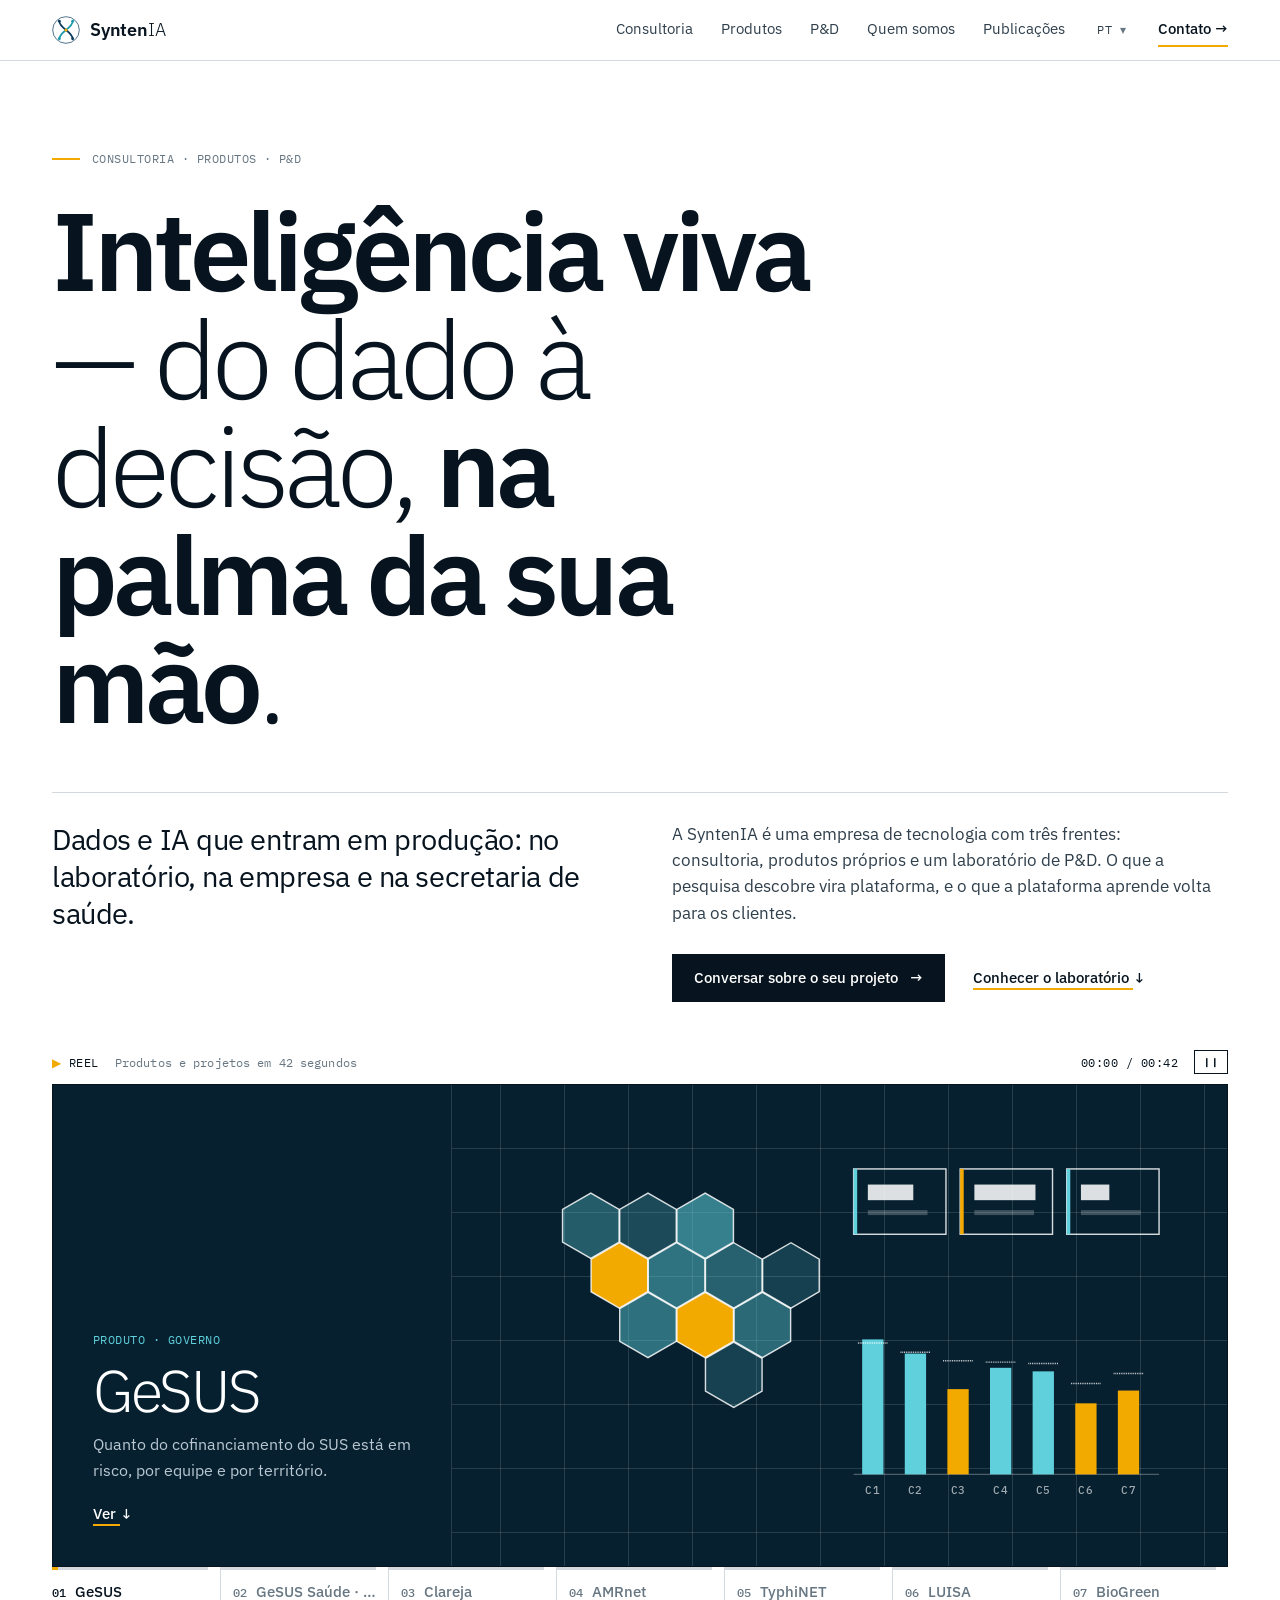
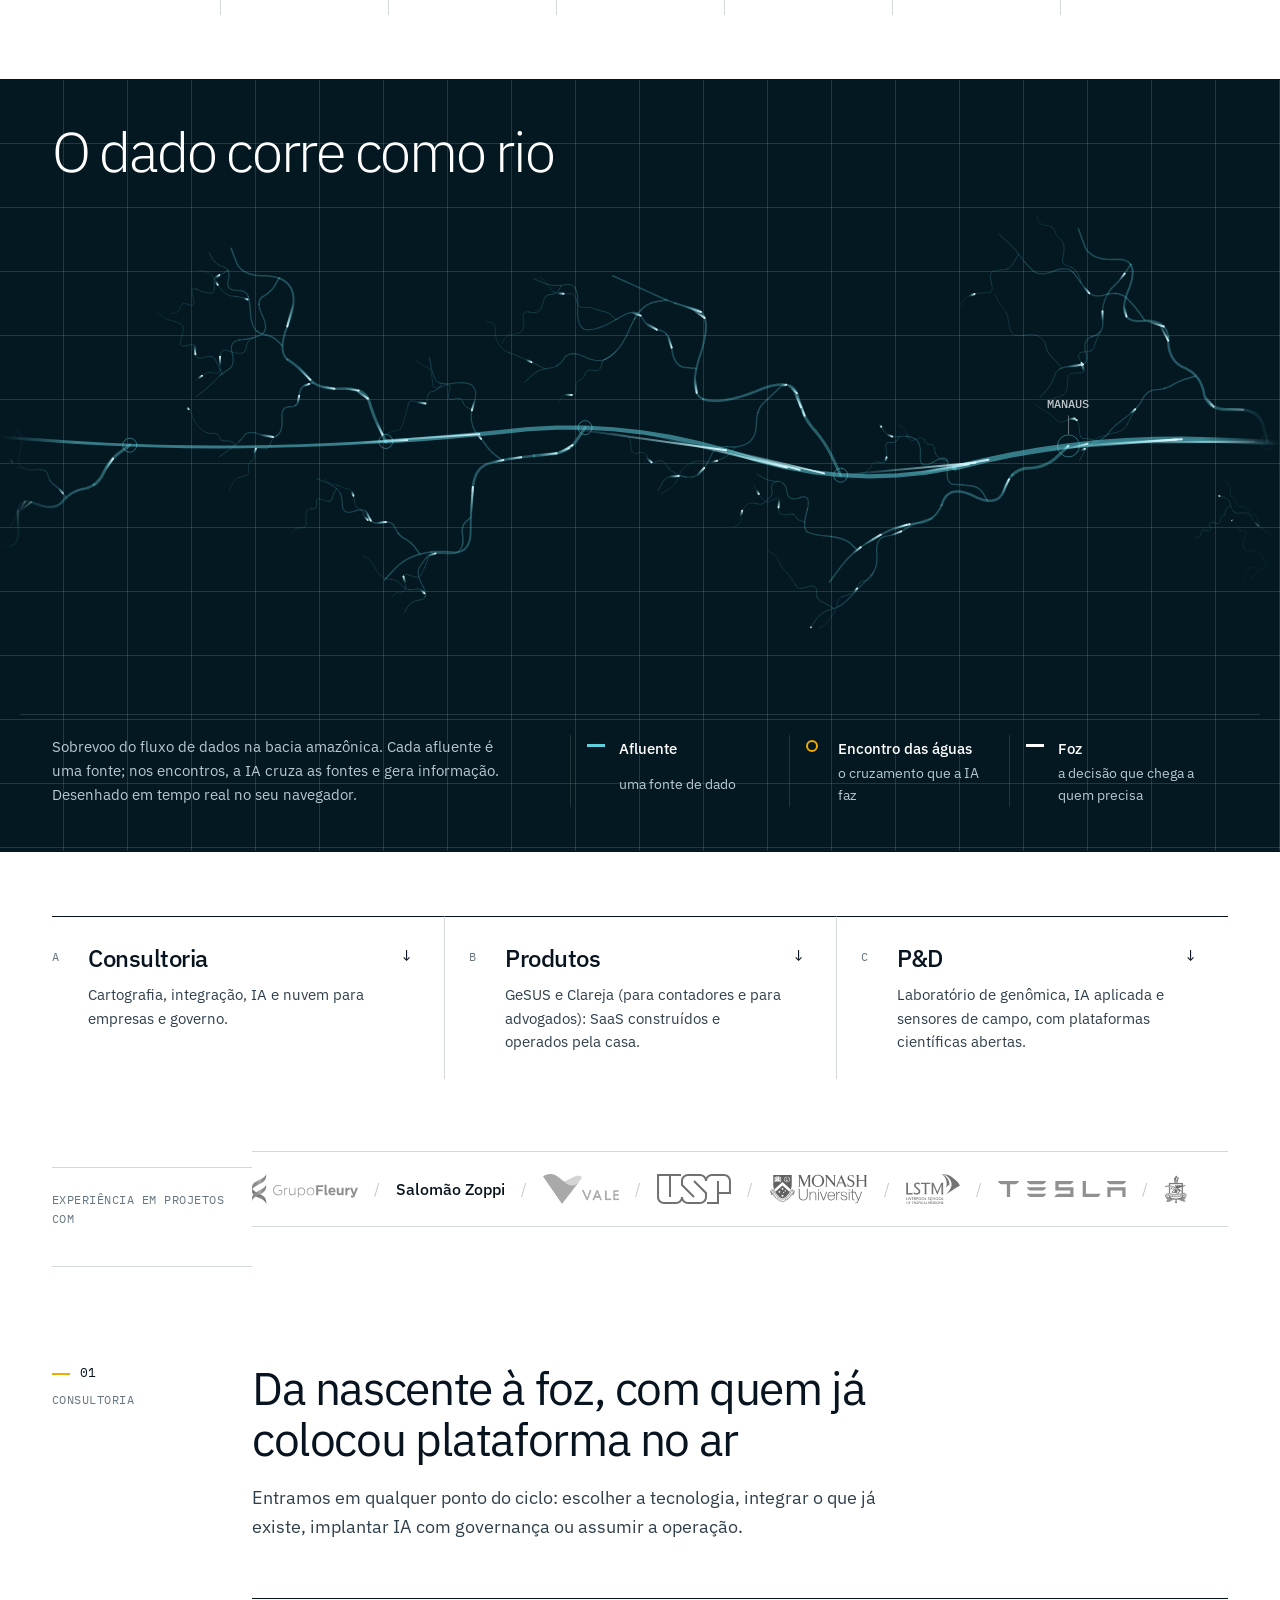
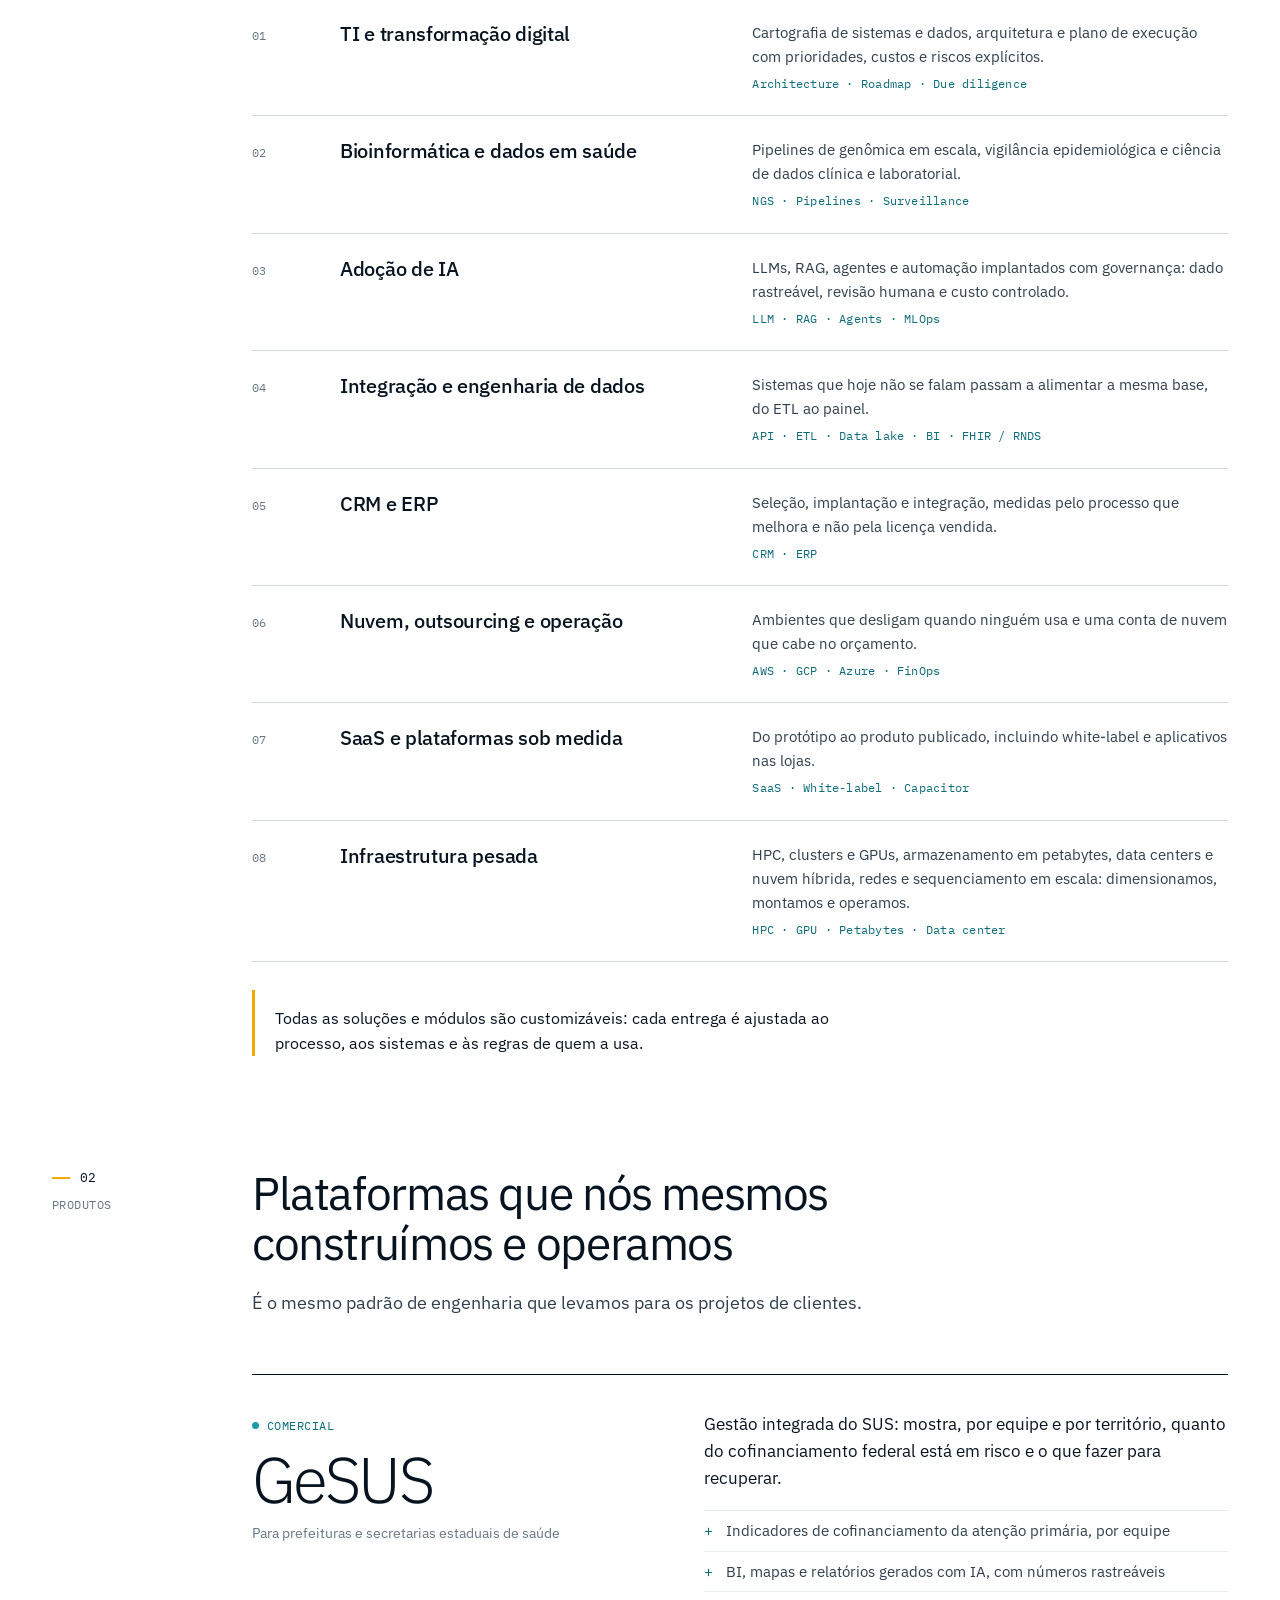
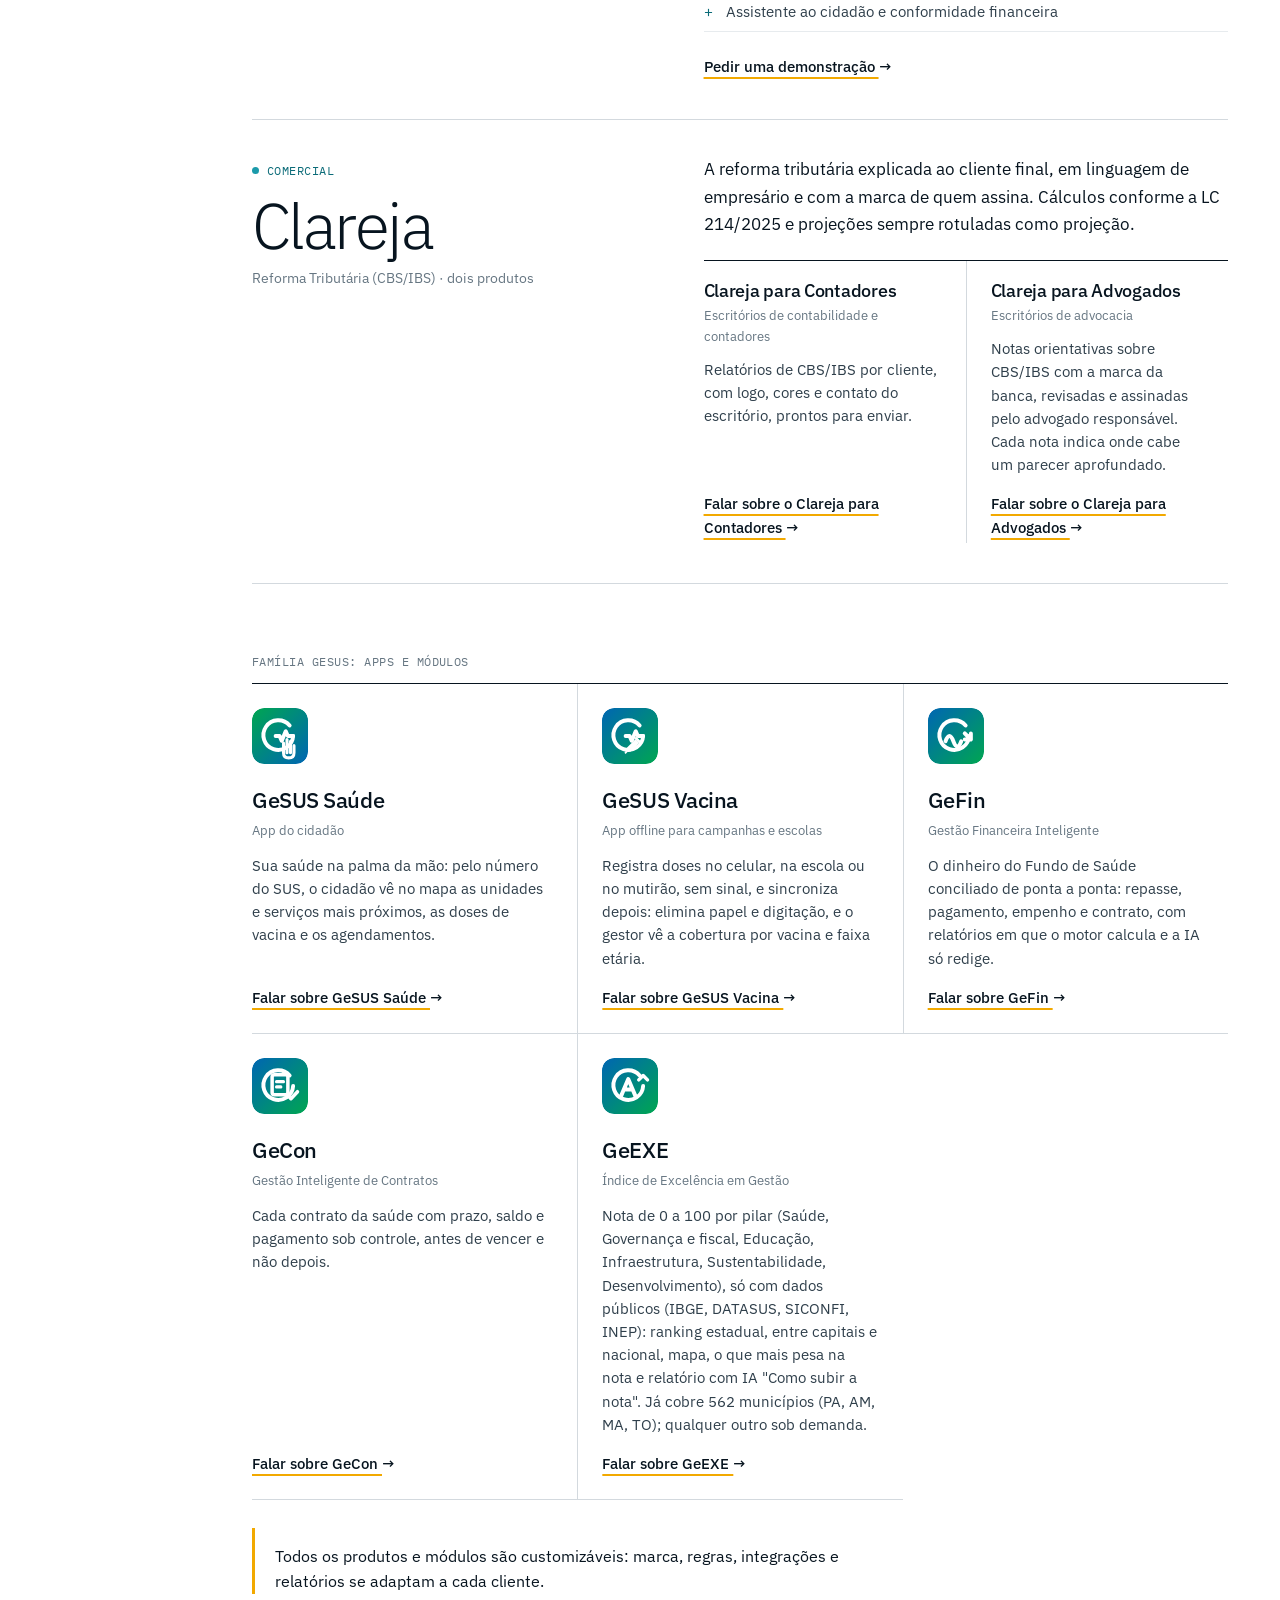
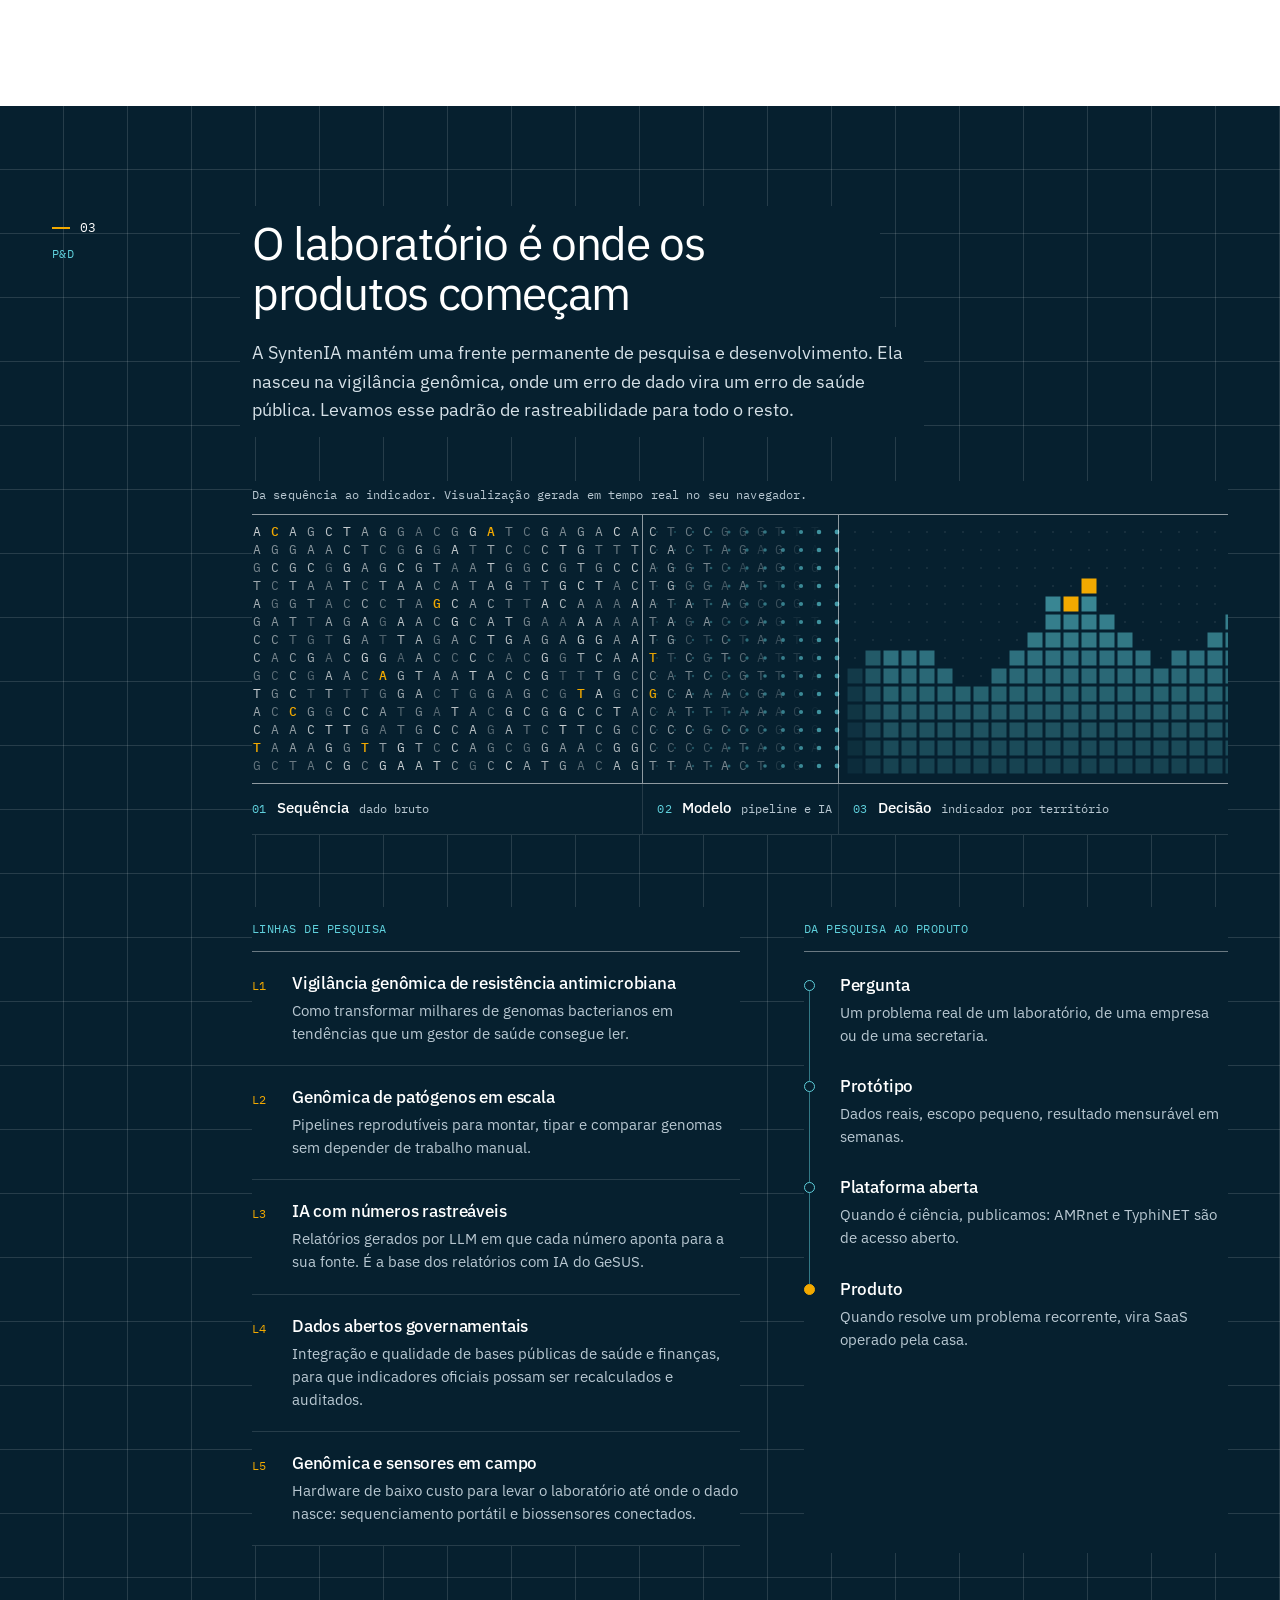
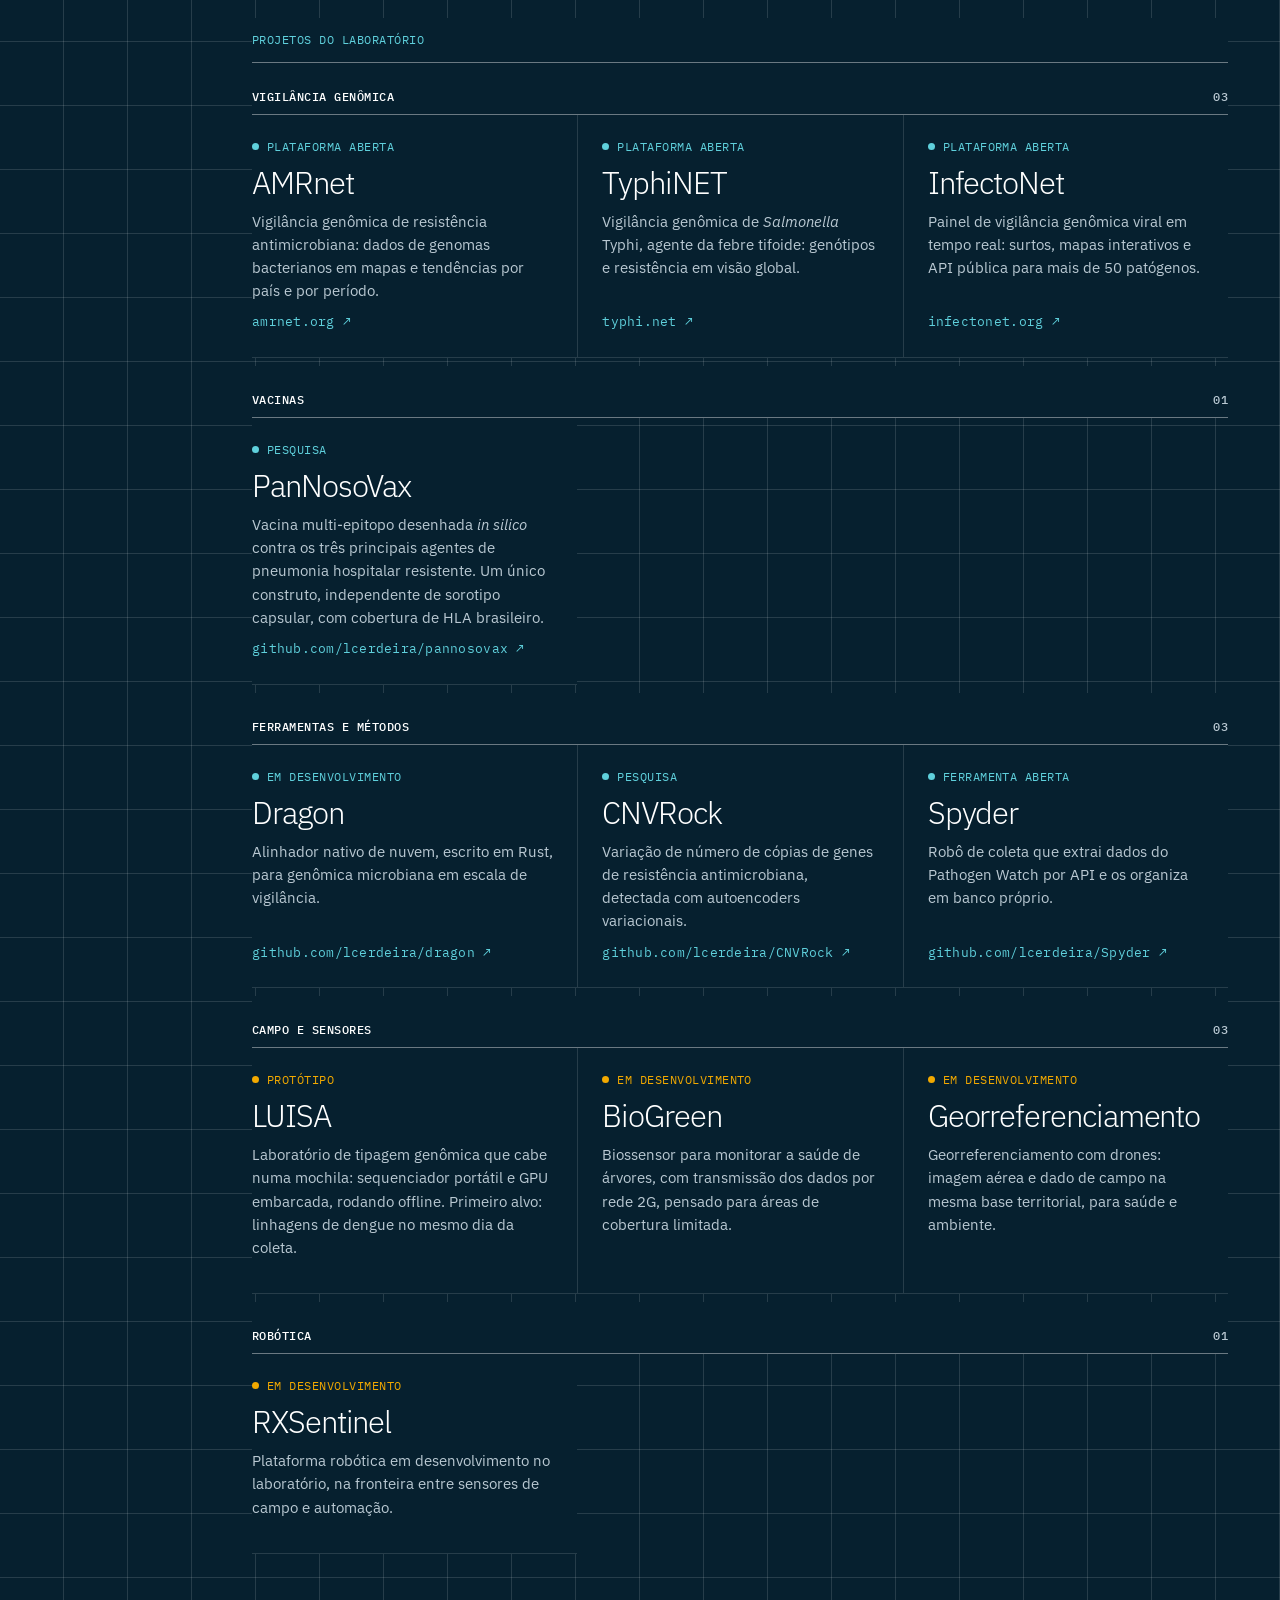
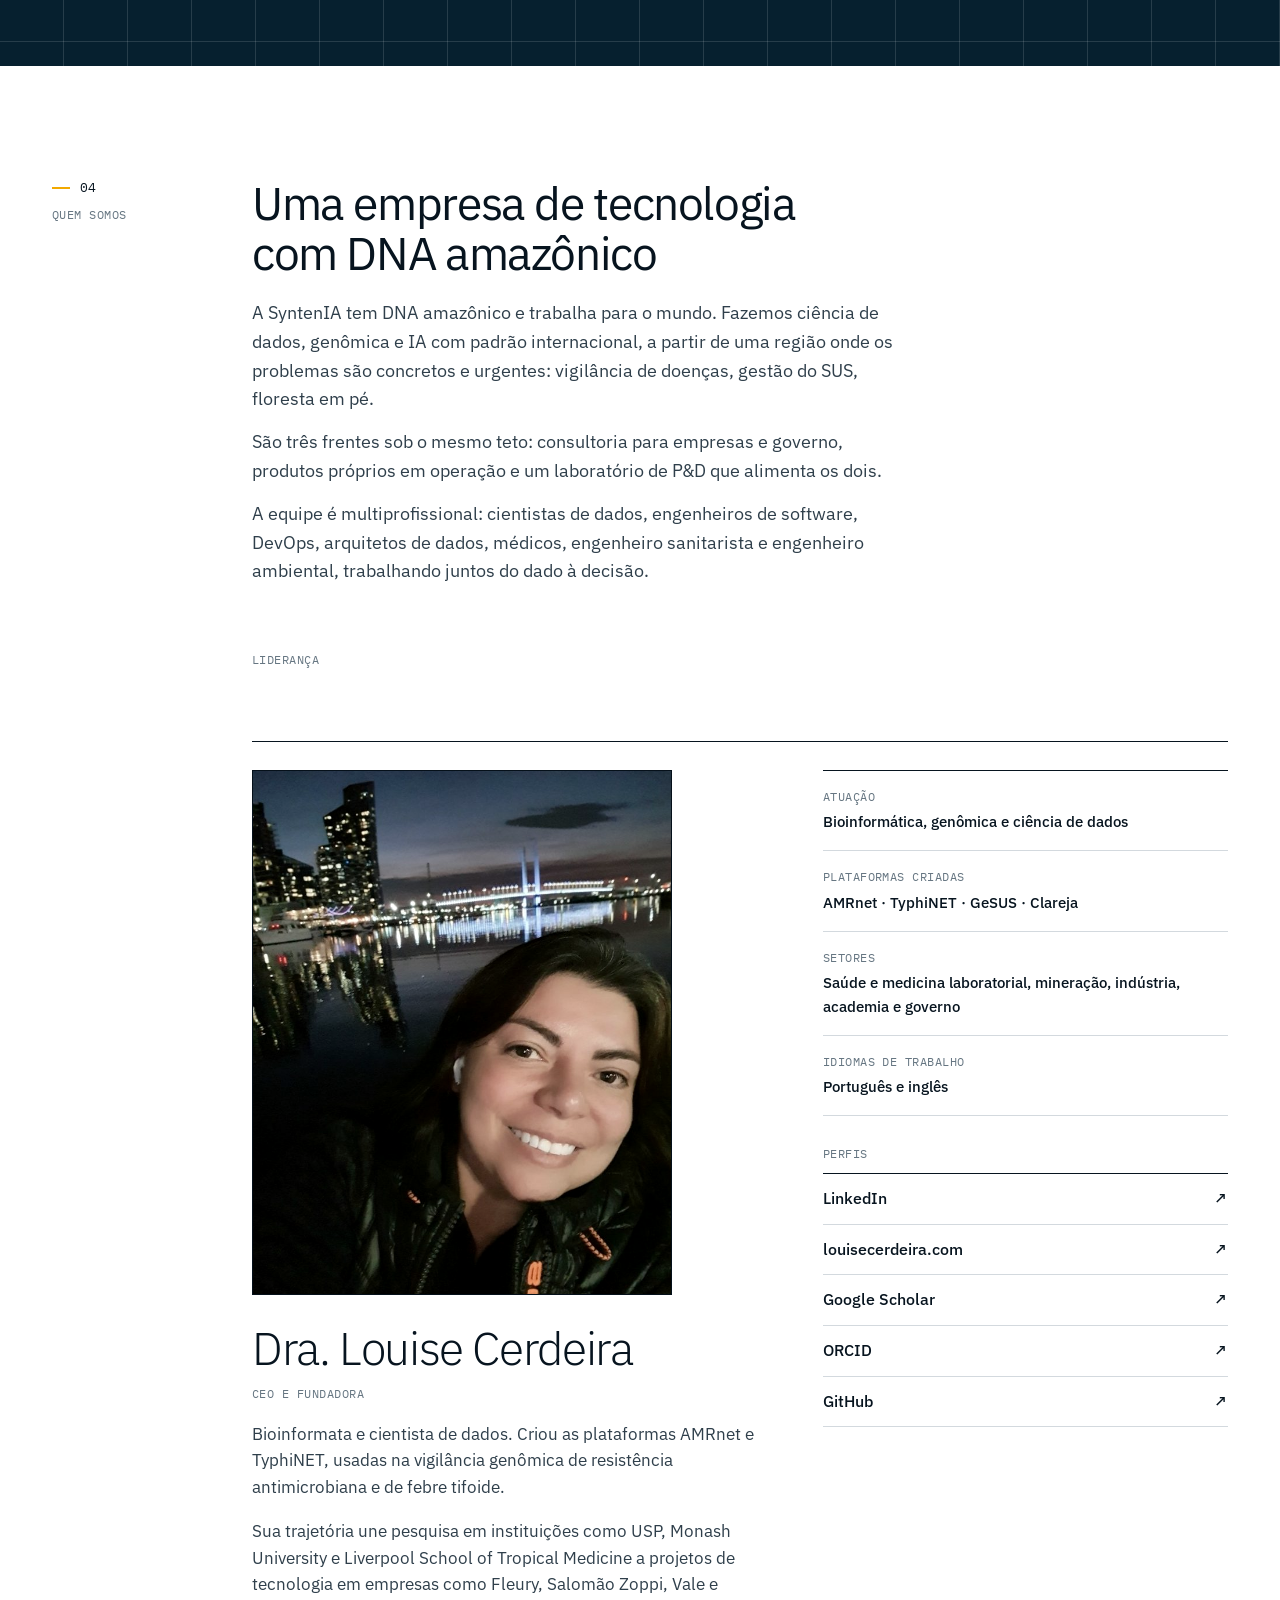
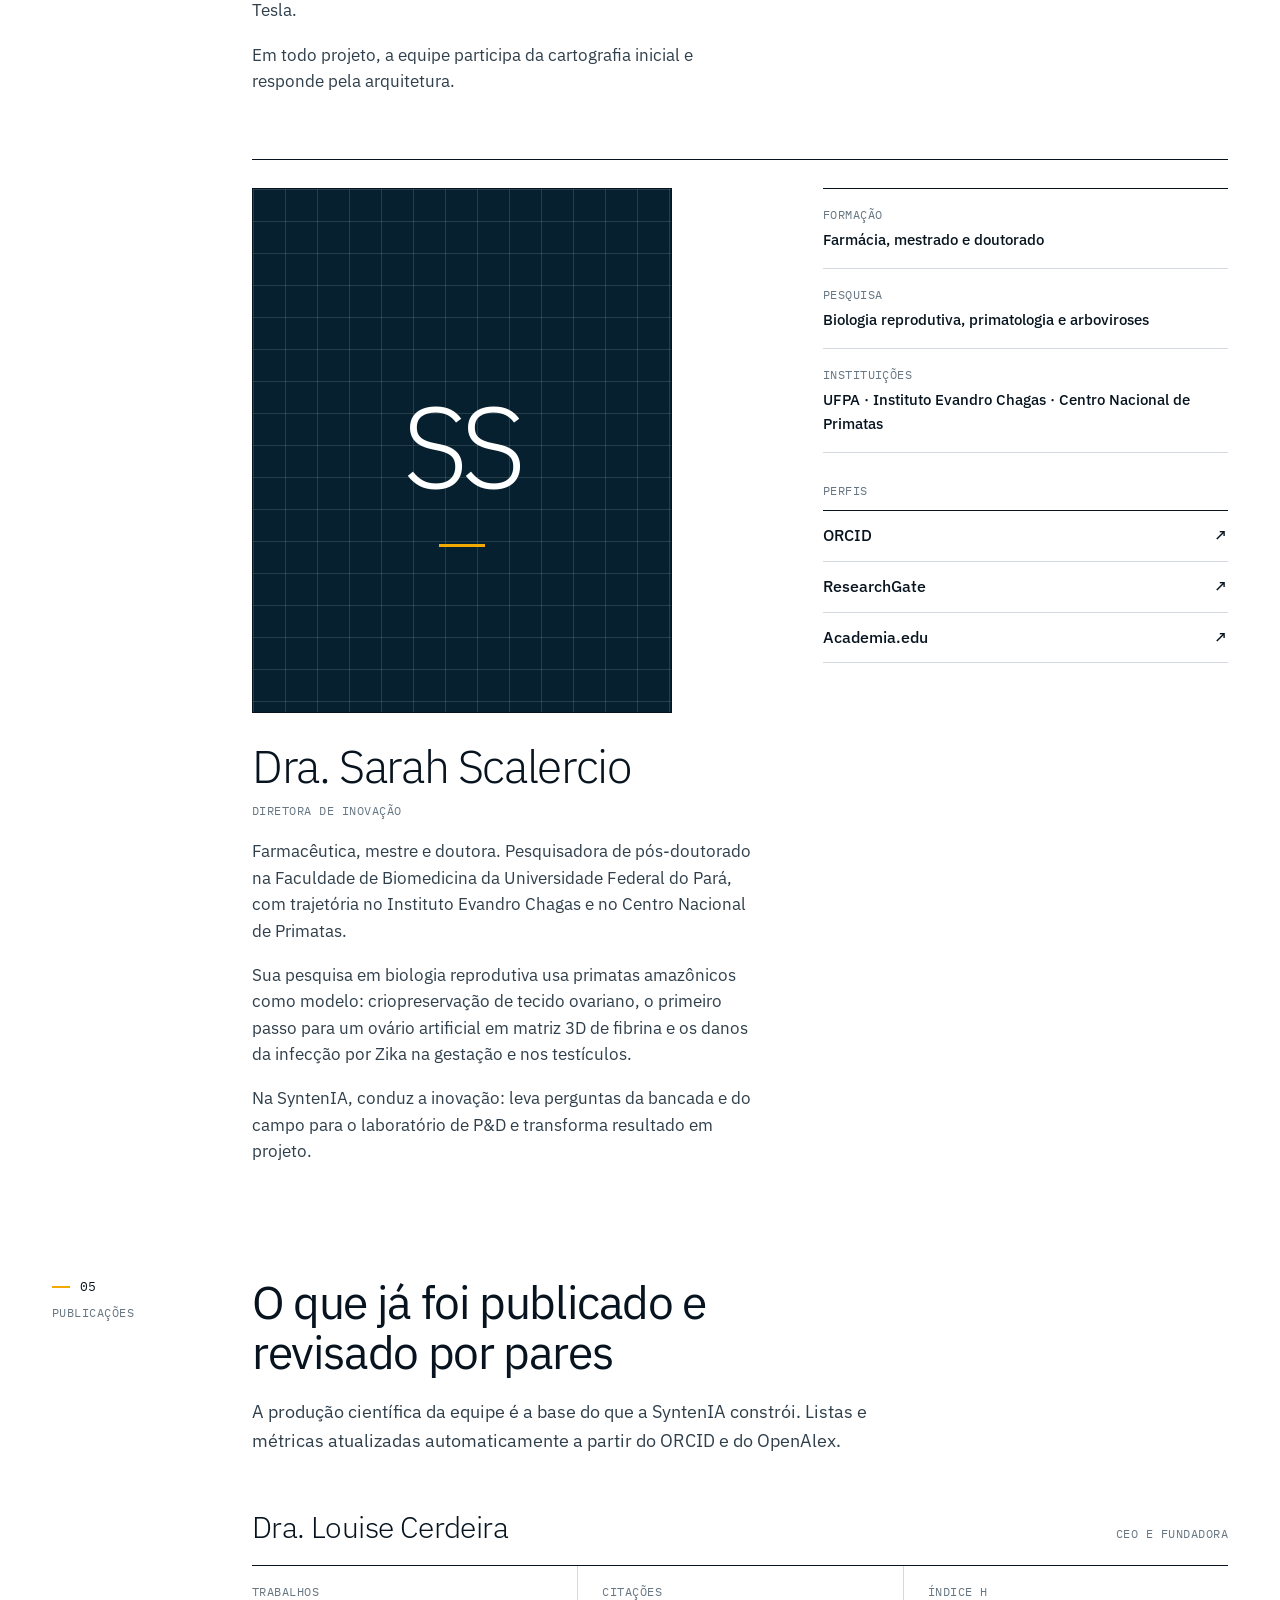
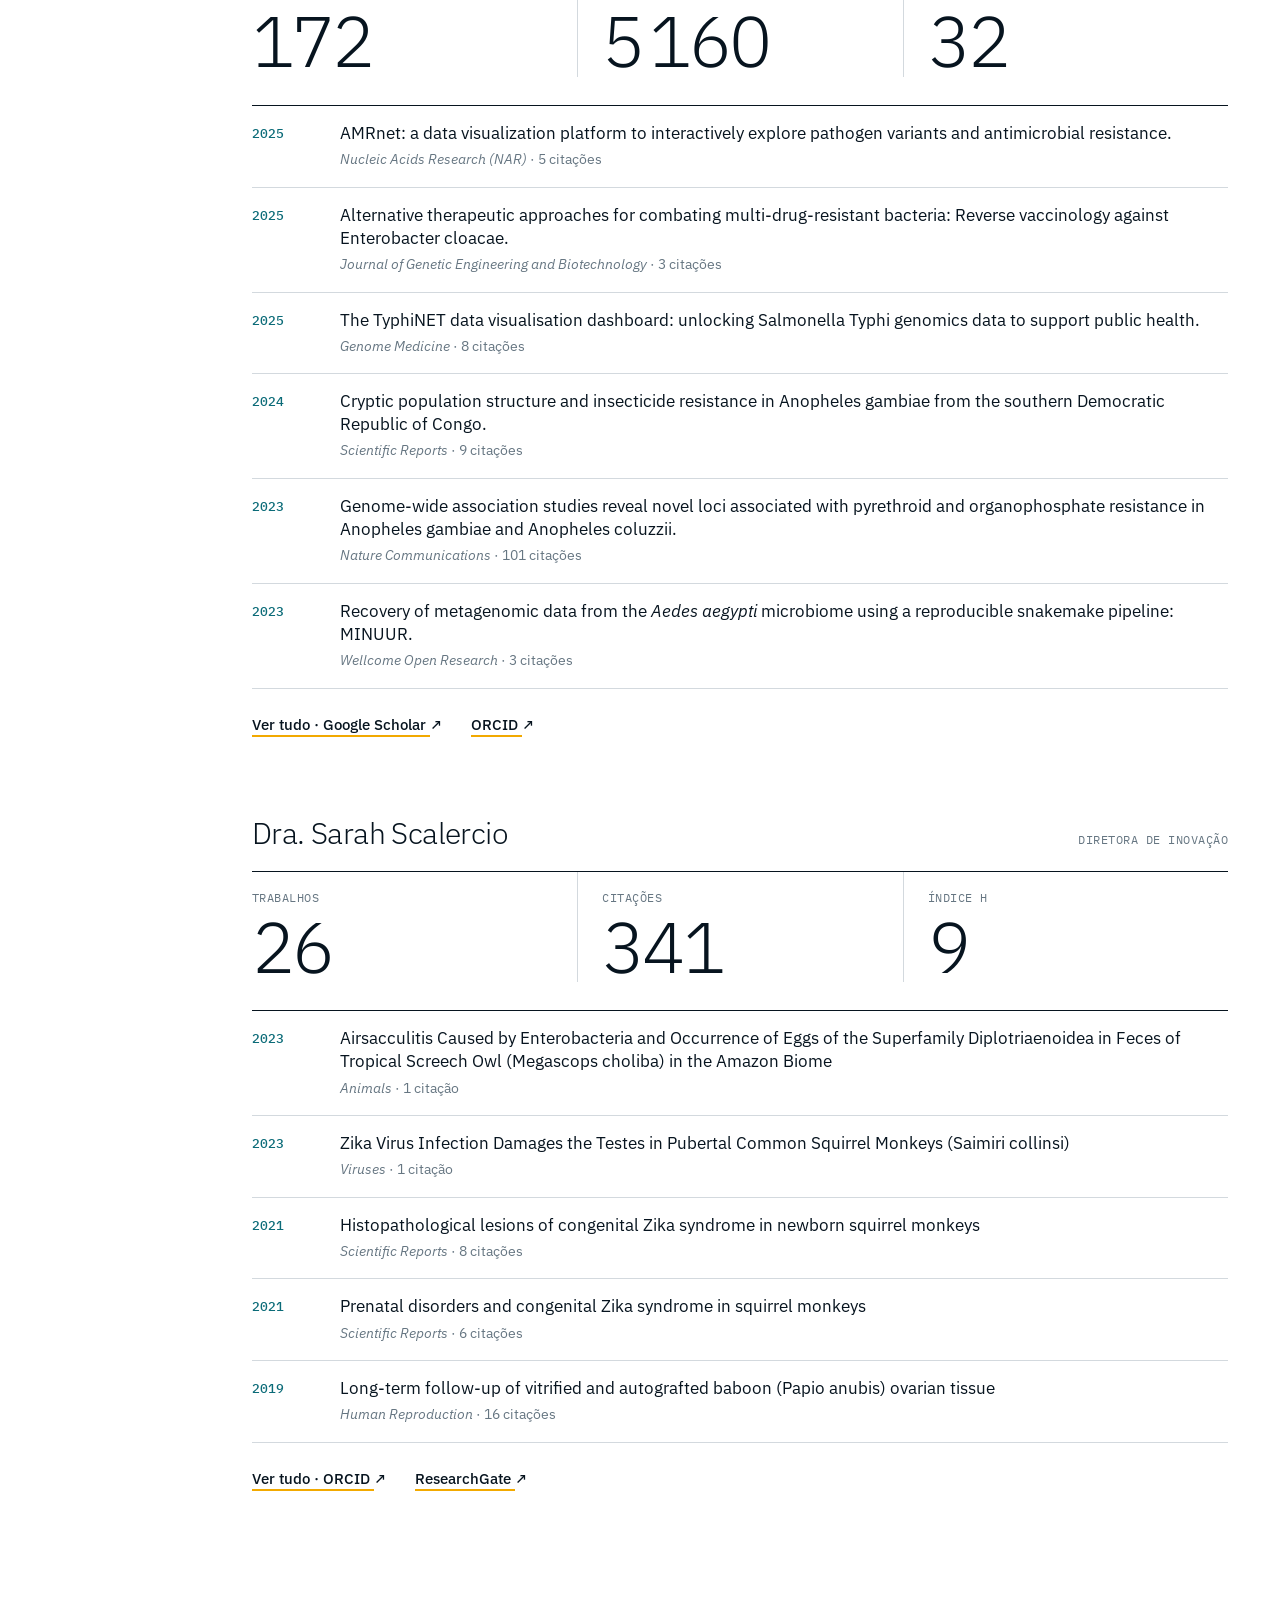
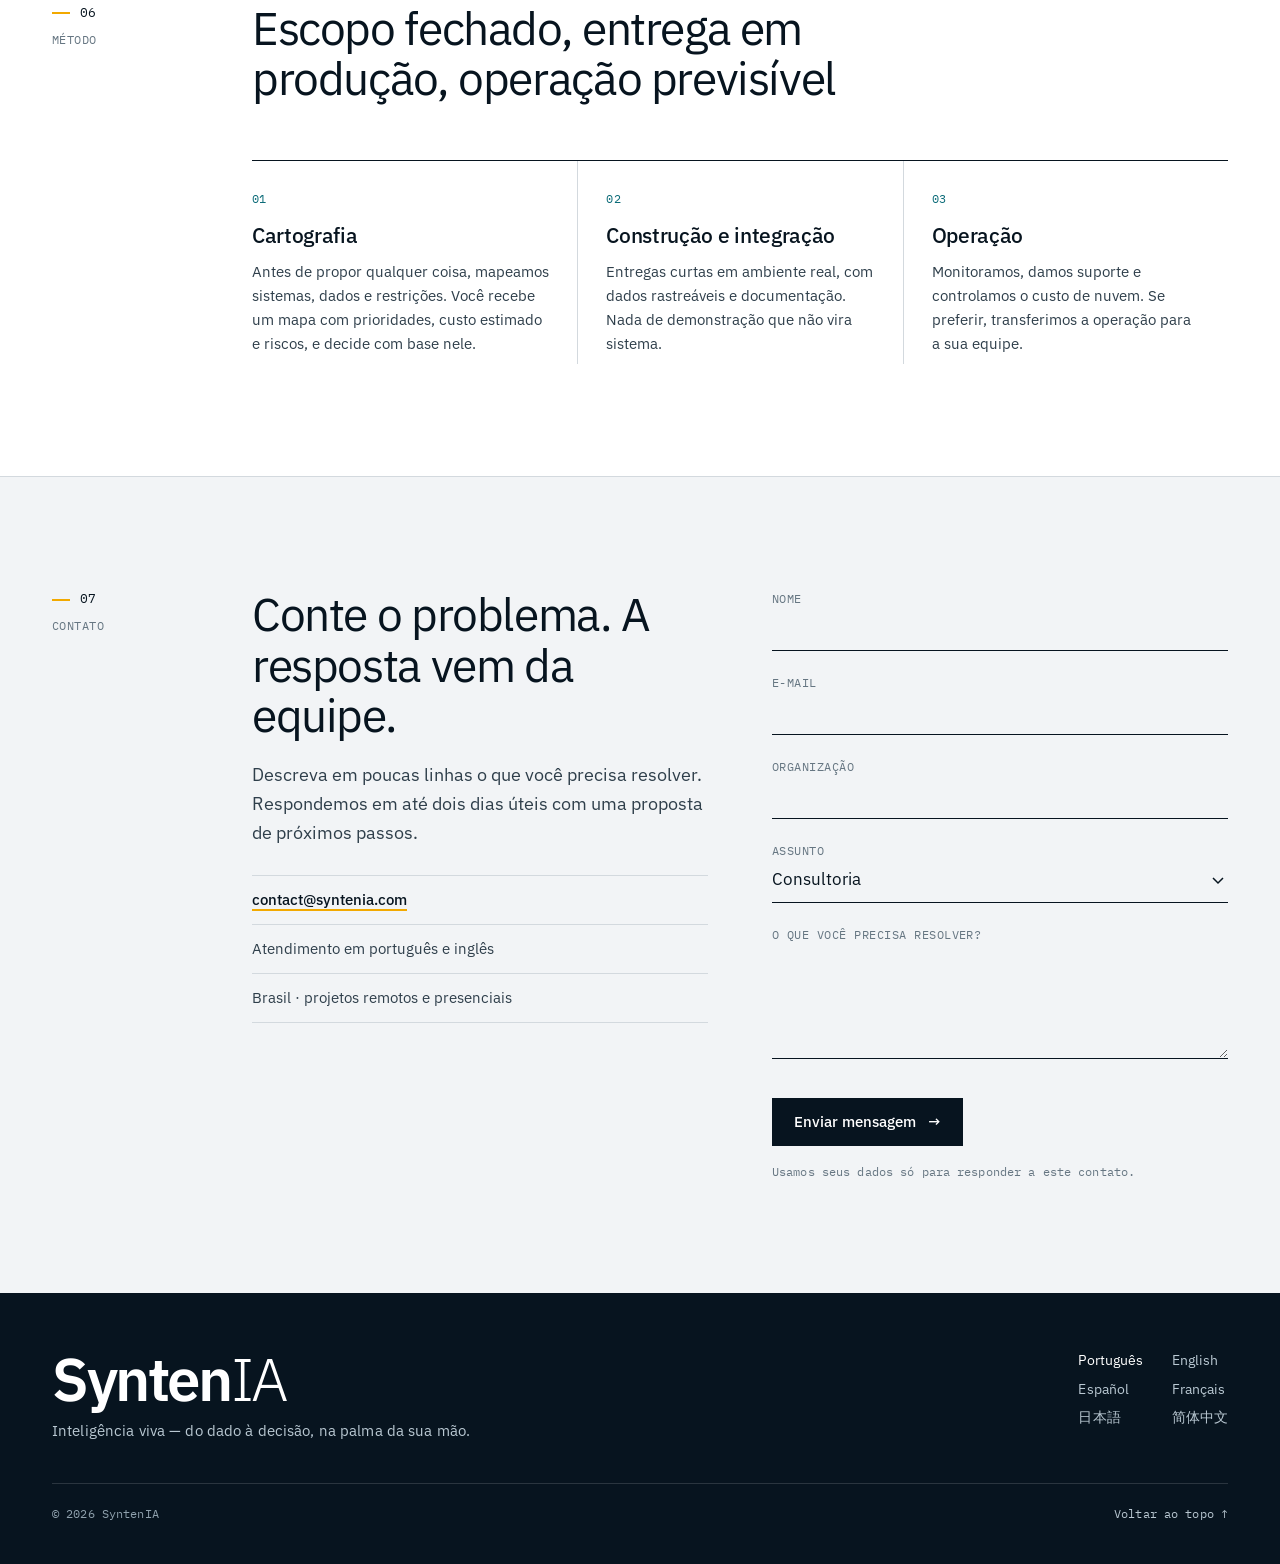
==== commit f8d4b2b7: "SyntenIA: site gerado 2026-09-21 Co-Authored-By: Louise Cerdeira <louise.cerdeira@gmail.com>" ====
--- a/index.html
+++ b/index.html
@@ -3,7 +3,7 @@
 <head>
 <meta charset="utf-8">
 <meta name="viewport" content="width=device-width, initial-scale=1">
-<title>SyntenIA — decodificar para decidir: consultoria, produtos e P&amp;D em dados e IA</title>
+<title>SyntenIA — Inteligência viva, do dado à decisão: consultoria, produtos e P&amp;D em dados e IA</title>
 <meta name="description" content="Empresa de tecnologia com três frentes: consultoria, produtos próprios (GeSUS, Clareja) e um laboratório de P&amp;D em genômica e IA aplicada, criador das plataformas AMRnet e TyphiNET.">
 <link rel="canonical" href="https://syntenia.com/">
 <link rel="alternate" hreflang="pt-BR" href="https://syntenia.com/">
@@ -13,7 +13,7 @@
 <link rel="alternate" hreflang="ja" href="https://syntenia.com/ja/">
 <link rel="alternate" hreflang="zh-Hans" href="https://syntenia.com/zh/">
 <link rel="alternate" hreflang="x-default" href="https://syntenia.com/">
-<meta property="og:title" content="SyntenIA — decodificar para decidir: consultoria, produtos e P&amp;D em dados e IA">
+<meta property="og:title" content="SyntenIA — Inteligência viva, do dado à decisão: consultoria, produtos e P&amp;D em dados e IA">
 <meta property="og:description" content="Empresa de tecnologia com três frentes: consultoria, produtos próprios (GeSUS, Clareja) e um laboratório de P&amp;D em genômica e IA aplicada, criador das plataformas AMRnet e TyphiNET.">
 <meta property="og:type" content="website">
 <meta property="og:locale" content="pt_BR">
@@ -58,7 +58,7 @@
 <main>
 <section class="hero frame">
   <p class="kicker">Consultoria · Produtos · P&amp;D</p>
-  <h1><em>Decodificar</em> para <em>decidir</em>.</h1>
+  <h1><em>Inteligência viva</em> — do dado à decisão, <em>na palma da sua mão</em>.</h1>
   <div class="hero-grid">
     <p class="lead">Dados e IA que entram em produção: no laboratório, na empresa e na secretaria de saúde.</p>
     <div>
@@ -211,6 +211,13 @@
         <p>Cada contrato da saúde com prazo, saldo e pagamento sob controle, antes de vencer e não depois.</p>
         <a class="link" href="#contato" data-subject="GeCon">Falar sobre GeCon <span aria-hidden="true">→</span></a>
       </li>
+      <li>
+        <img src="assets/geexe.svg" width="56" height="56" alt="" loading="lazy">
+        <h4>GeEXE</h4>
+        <p class="for">Índice de Excelência em Gestão</p>
+        <p>Nota de 0 a 100 por pilar (Saúde, Governança e fiscal, Educação, Infraestrutura, Sustentabilidade, Desenvolvimento), só com dados públicos (IBGE, DATASUS, SICONFI, INEP): ranking estadual, entre capitais e nacional, mapa, o que mais pesa na nota e relatório com IA "Como subir a nota". Já cobre 562 municípios (PA, AM, MA, TO); qualquer outro sob demanda.</p>
+        <a class="link" href="#contato" data-subject="GeEXE">Falar sobre GeEXE <span aria-hidden="true">→</span></a>
+      </li>
     </ul>
     <p class="custom">Todos os produtos e módulos são customizáveis: marca, regras, integrações e relatórios se adaptam a cada cliente.</p>
   </div>
@@ -389,7 +396,7 @@
         <label for="f-org">Organização</label>
         <input id="f-org" name="organization" autocomplete="organization">
         <label for="f-subject">Assunto</label>
-        <select id="f-subject" name="subject"><option>Consultoria</option><option>GeSUS</option><option>GeSUS Saúde / GeSUS Vacina</option><option>GeFin / GeCon</option><option>Clareja para Contadores</option><option>Clareja para Advogados</option><option>Bioinformática / P&amp;D</option><option>Outro</option></select>
+        <select id="f-subject" name="subject"><option>Consultoria</option><option>GeSUS</option><option>GeSUS Saúde / GeSUS Vacina</option><option>GeFin / GeCon</option><option>GeEXE</option><option>Clareja para Contadores</option><option>Clareja para Advogados</option><option>Bioinformática / P&amp;D</option><option>Outro</option></select>
         <label for="f-msg">O que você precisa resolver?</label>
         <textarea id="f-msg" name="message" rows="4" required></textarea>
         <input class="hp" type="text" name="_gotcha" tabindex="-1" autocomplete="off" aria-hidden="true">
@@ -403,7 +410,7 @@
 
 <footer>
   <div class="frame">
-    <div class="sig"><span class="wm"><b>Synten</b>IA</span><span class="slogan">Decodificar para decidir.</span></div>
+    <div class="sig"><span class="wm"><b>Synten</b>IA</span><span class="slogan">Inteligência viva — do dado à decisão, na palma da sua mão.</span></div>
     <ul class="langs">
         <li><a href="./" hreflang="pt-BR" lang="pt-BR" aria-current="page">Português</a></li>
         <li><a href="en/" hreflang="en" lang="en">English</a></li>
--- a/styles.css
+++ b/styles.css
@@ -206,9 +206,9 @@
 .product .body .edition p:not(.for) { font-size: 14.5px; color: var(--ink-2); margin: 10px 0 16px; }
 .edition .link { margin-top: auto; font-size: 14.5px; align-self: flex-start; }
 /* família GeSUS: apps e módulos */
-.family { display: grid; grid-template-columns: repeat(4, minmax(0, 1fr)); }
+.family { display: grid; grid-template-columns: repeat(3, minmax(0, 1fr)); }
 .family li { display: flex; flex-direction: column; padding: 24px 24px 24px 0; border-bottom: 1px solid var(--line); }
-.family li + li { padding-left: 24px; border-left: 1px solid var(--line); }
+.family li:not(:nth-child(3n + 1)) { padding-left: 24px; border-left: 1px solid var(--line); }
 .family img { width: 56px; height: 56px; border-radius: 12px; }
 .family h4 { font-size: 22px; font-weight: 500; letter-spacing: -0.02em; margin-top: 18px; }
 .family .for { font-size: 13px; color: var(--mute); margin-top: 4px; }
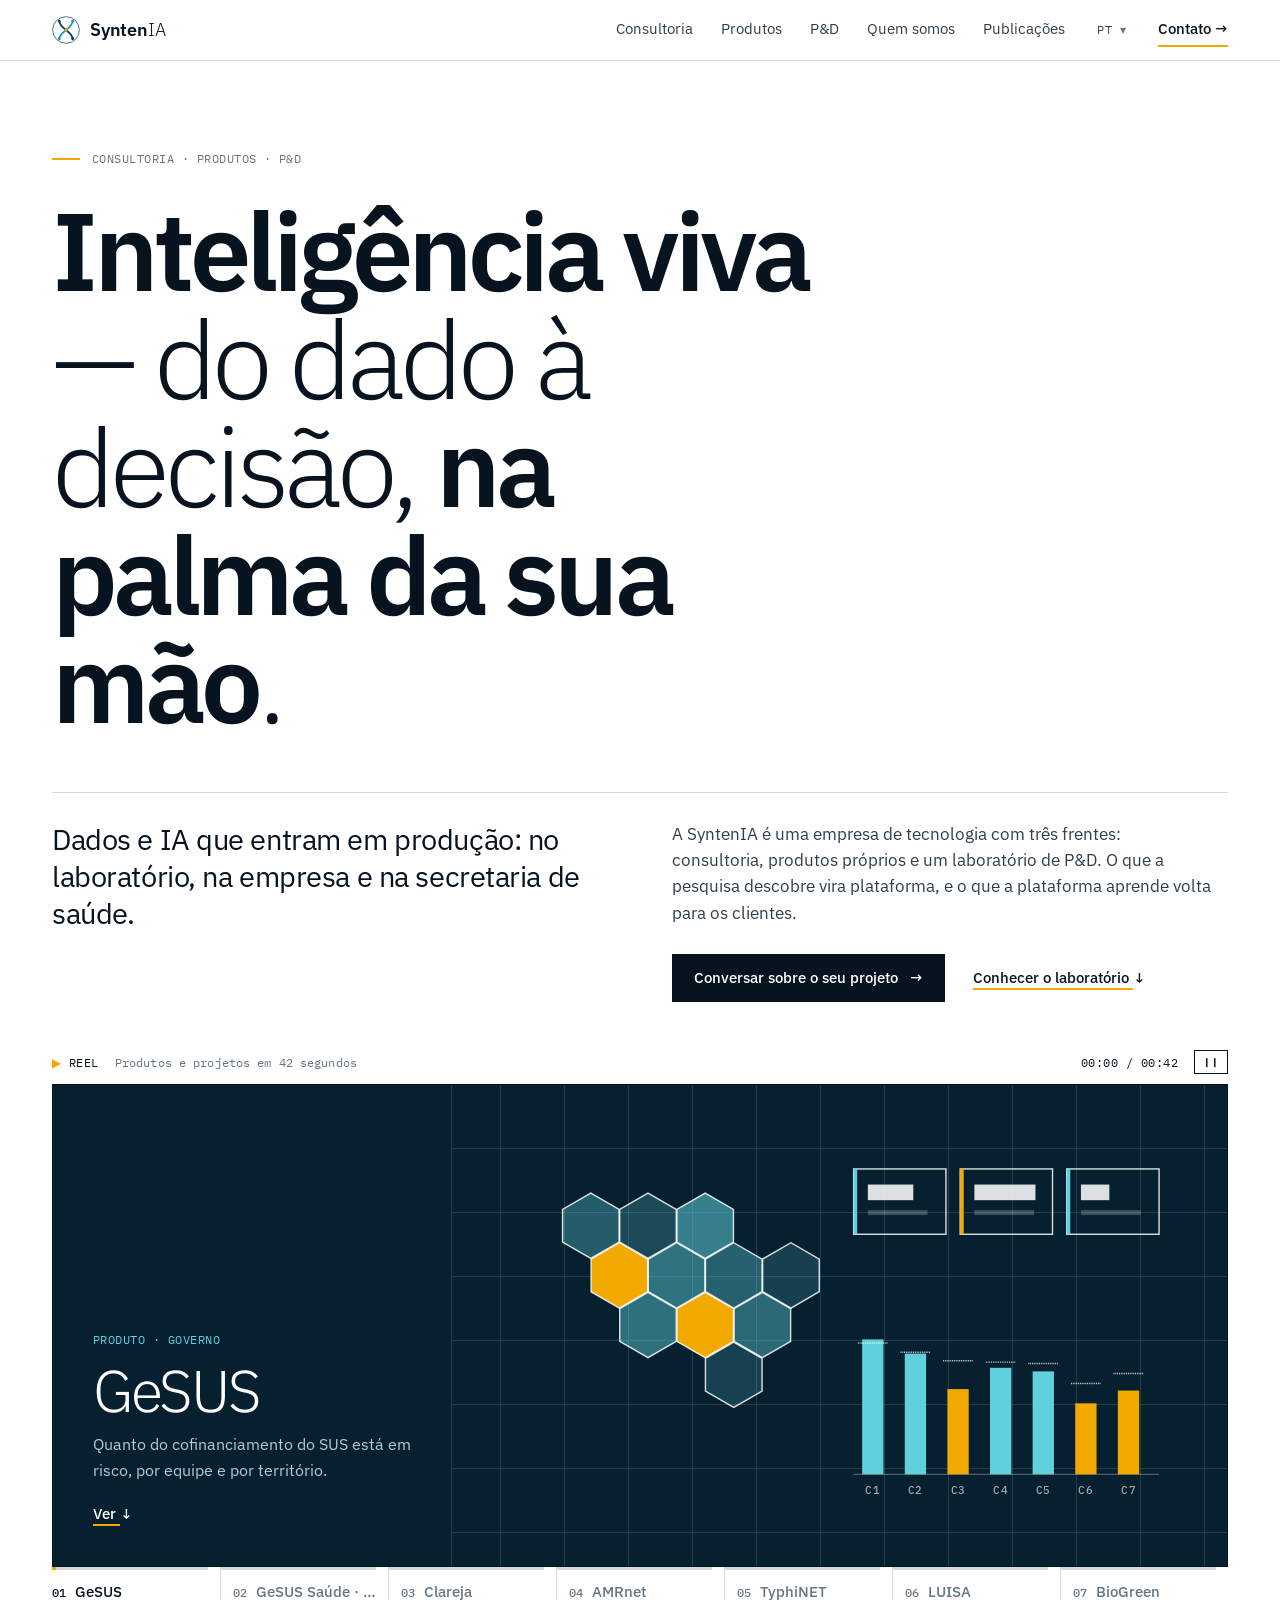
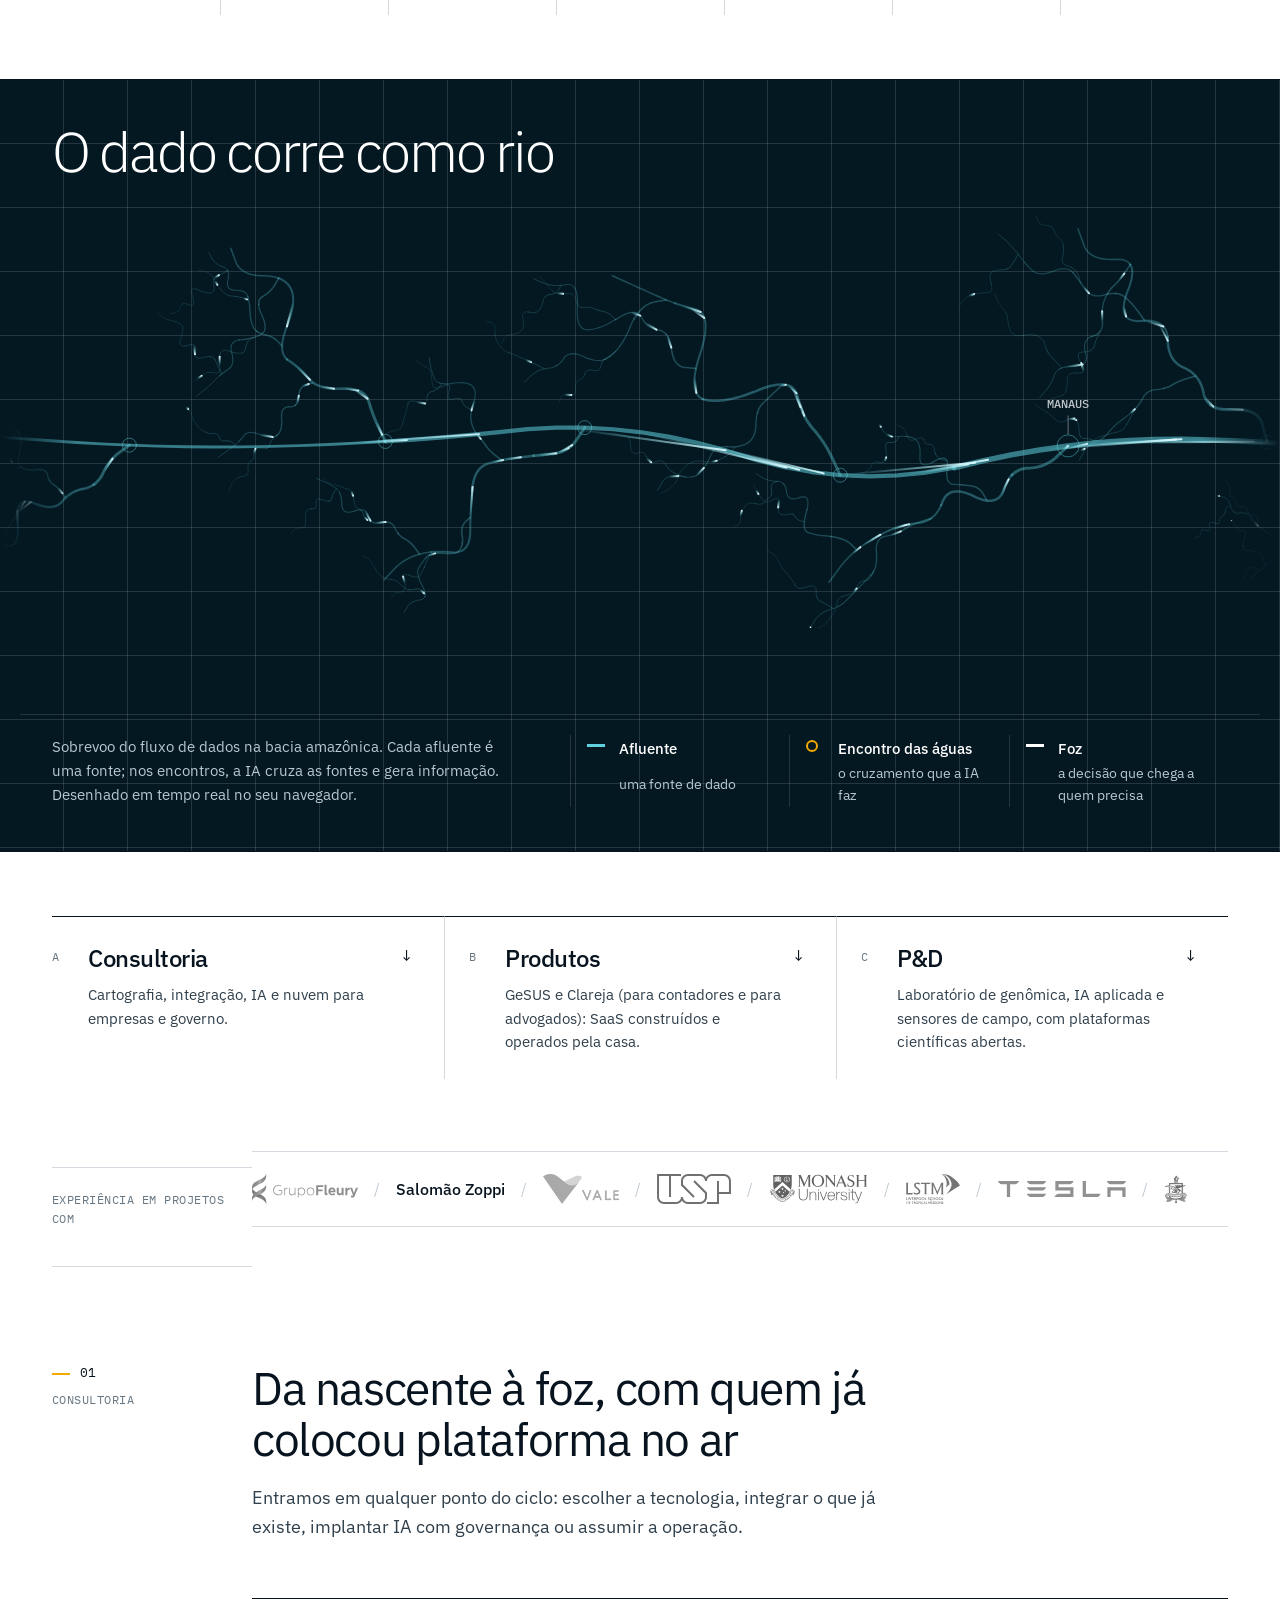
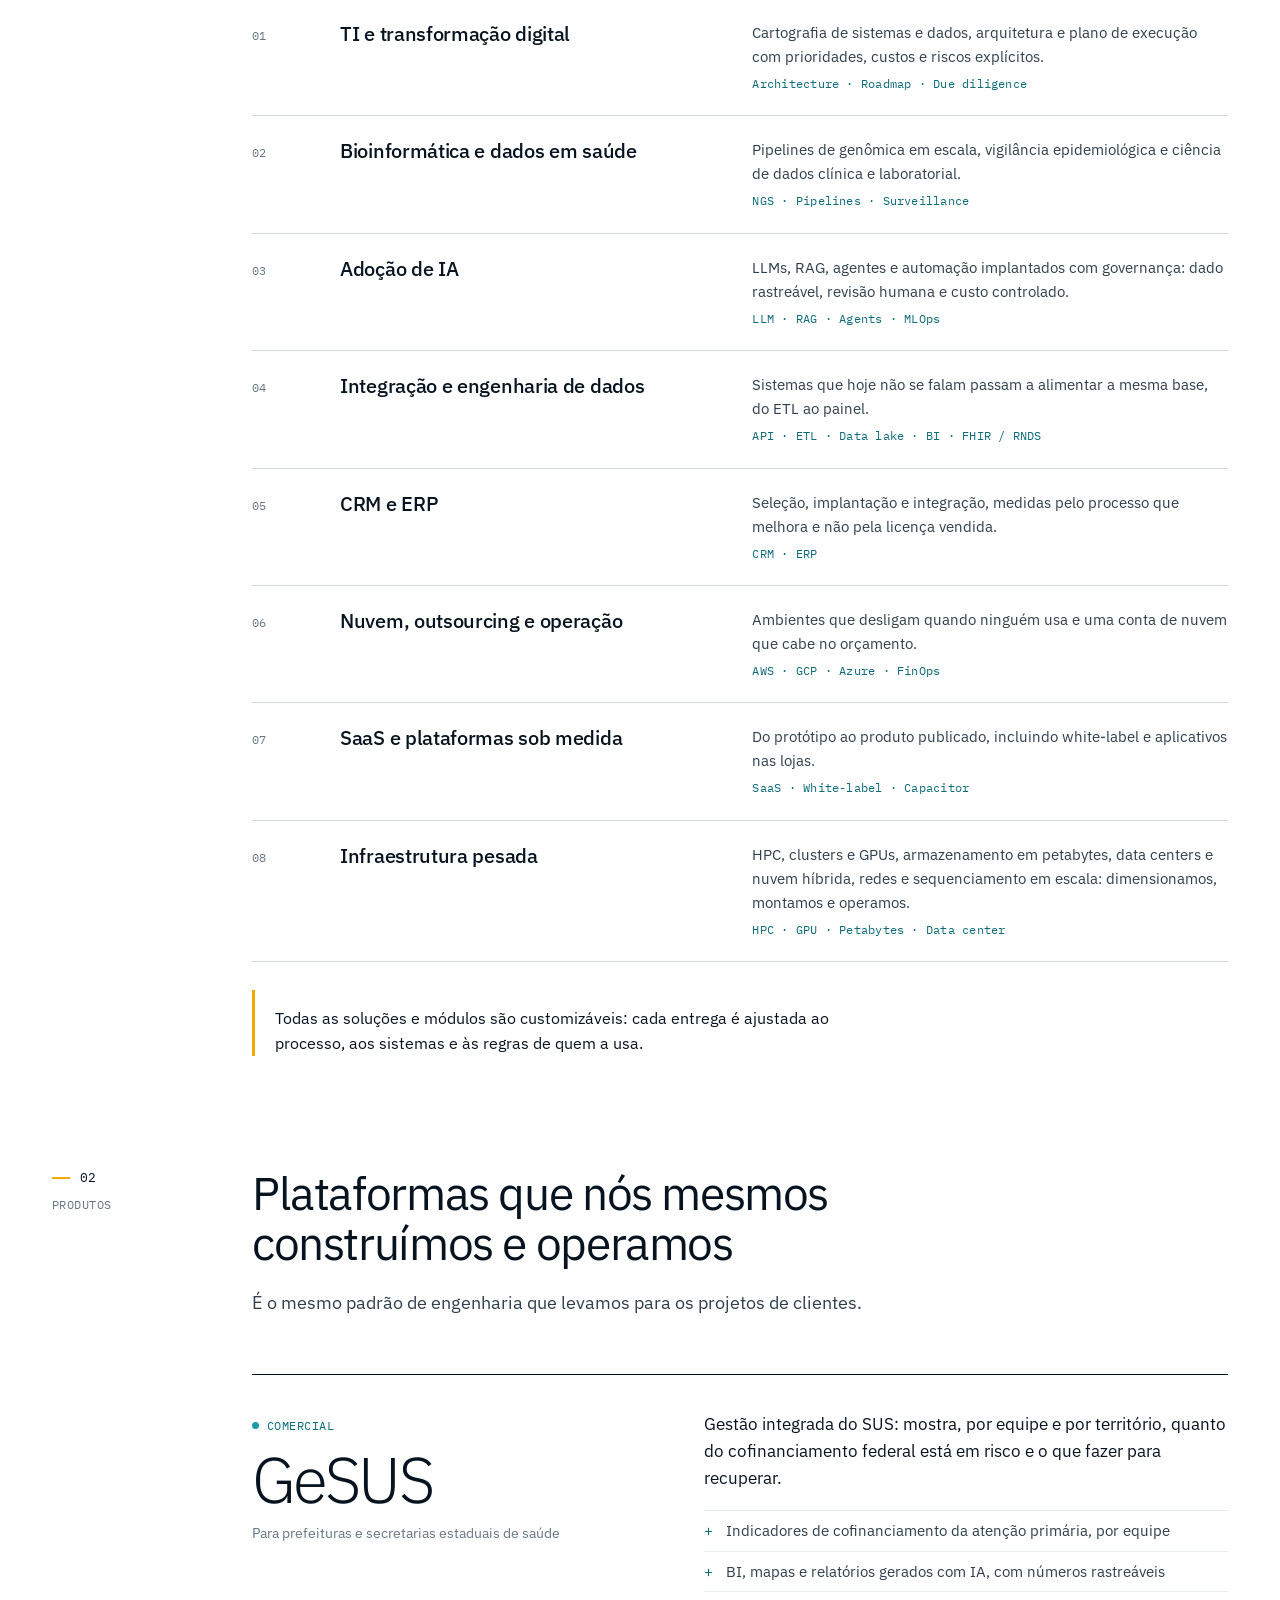
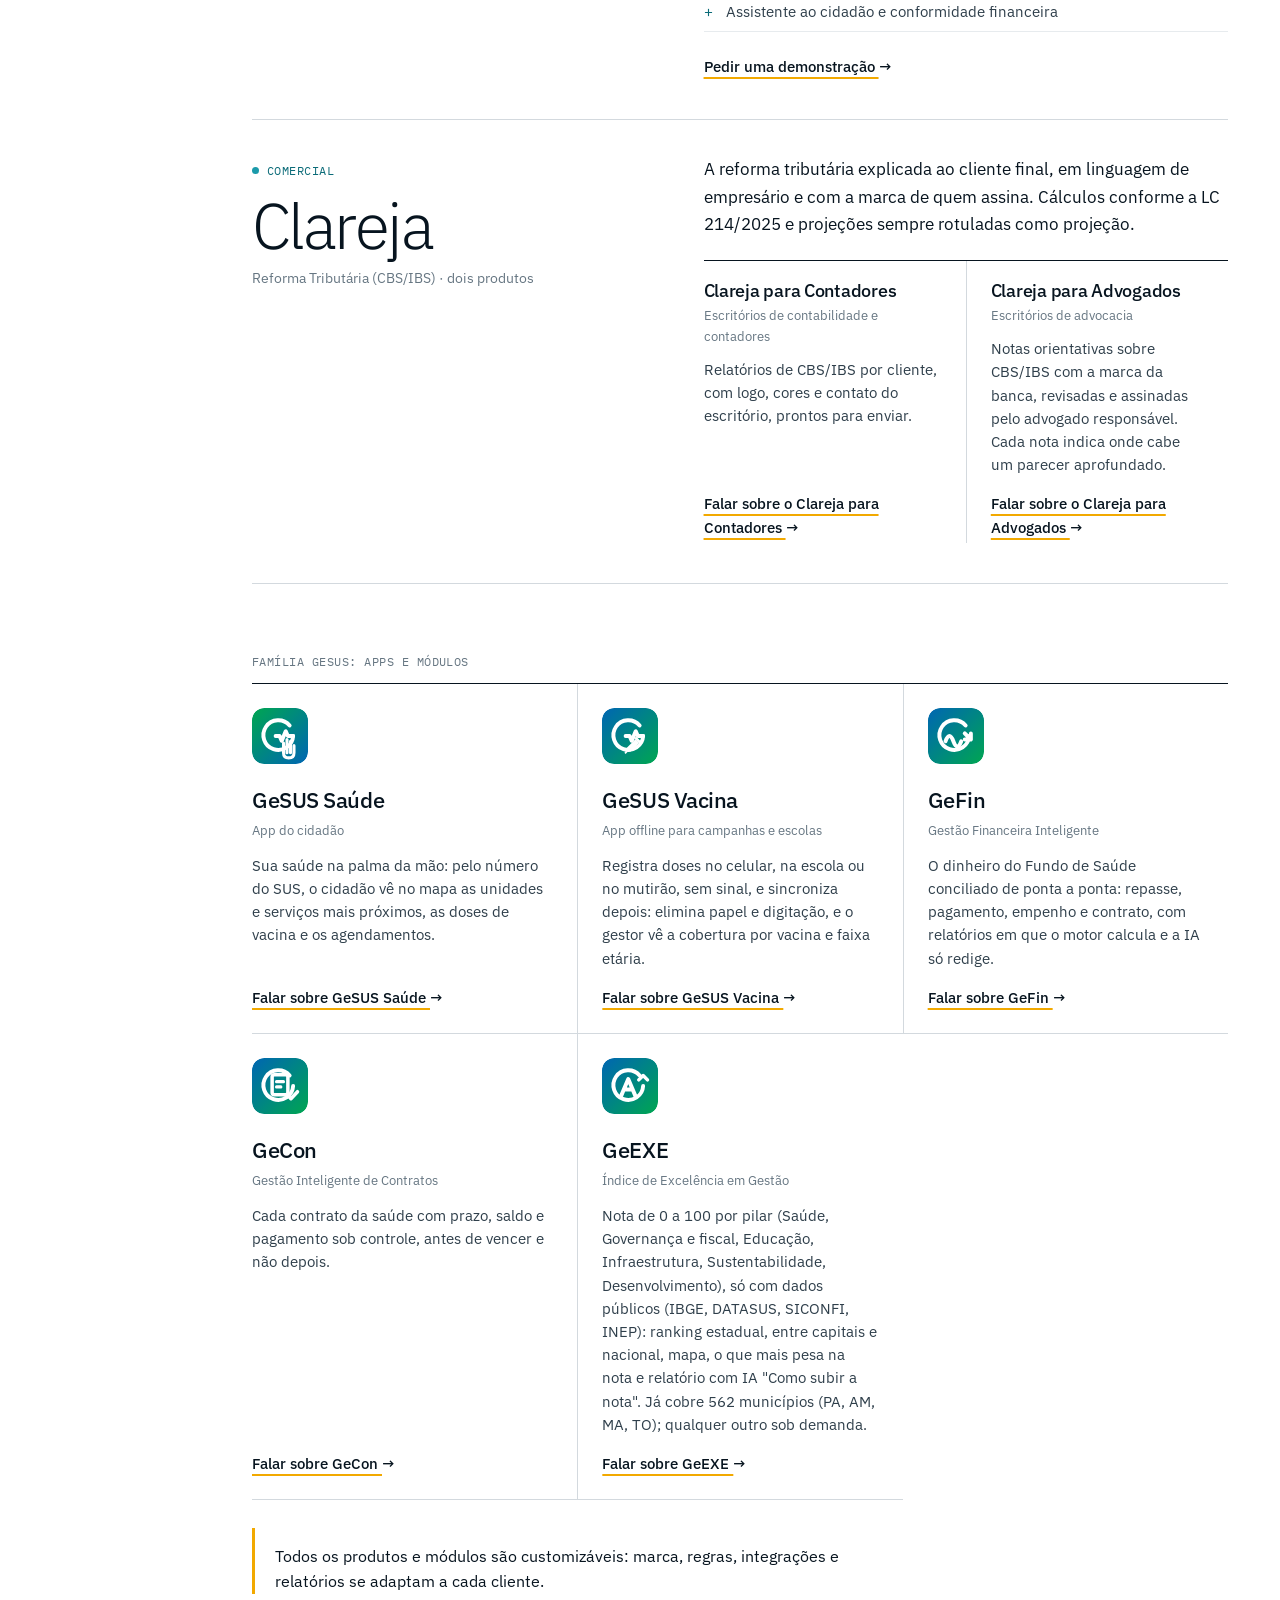
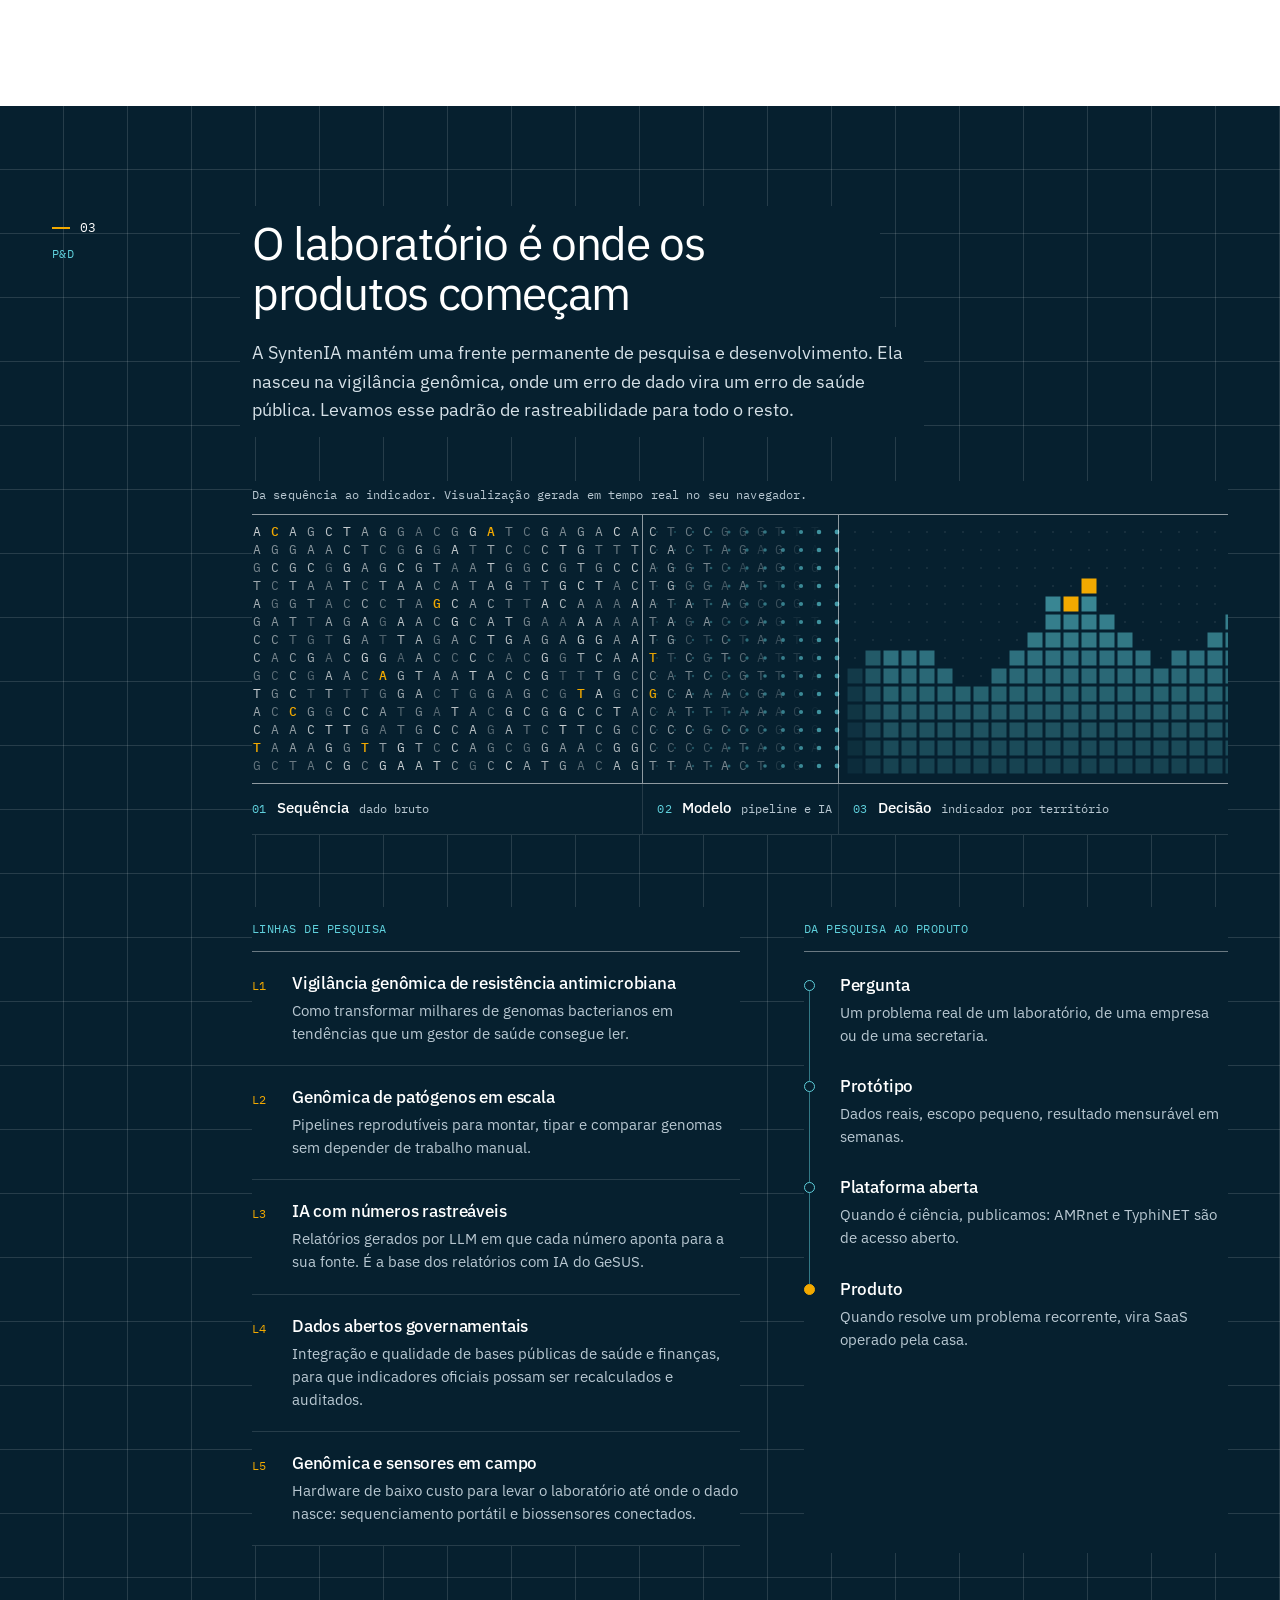
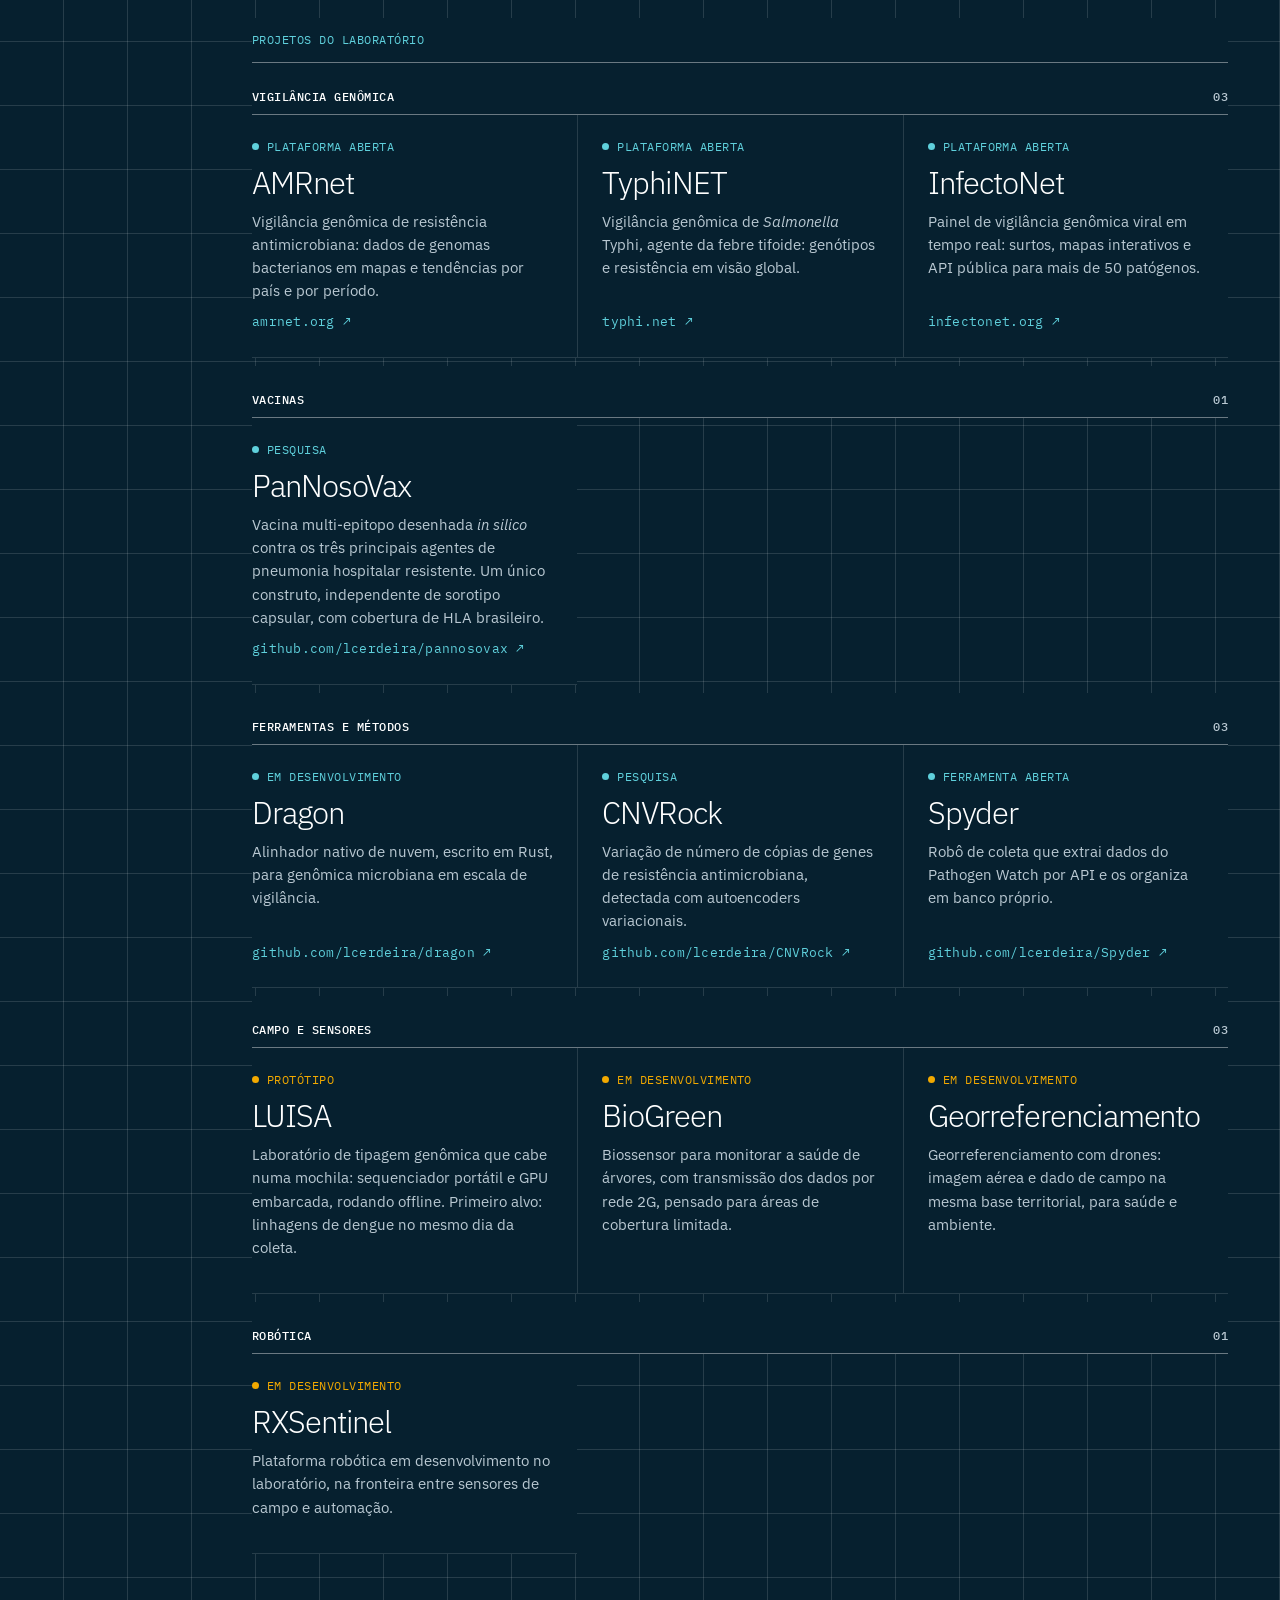
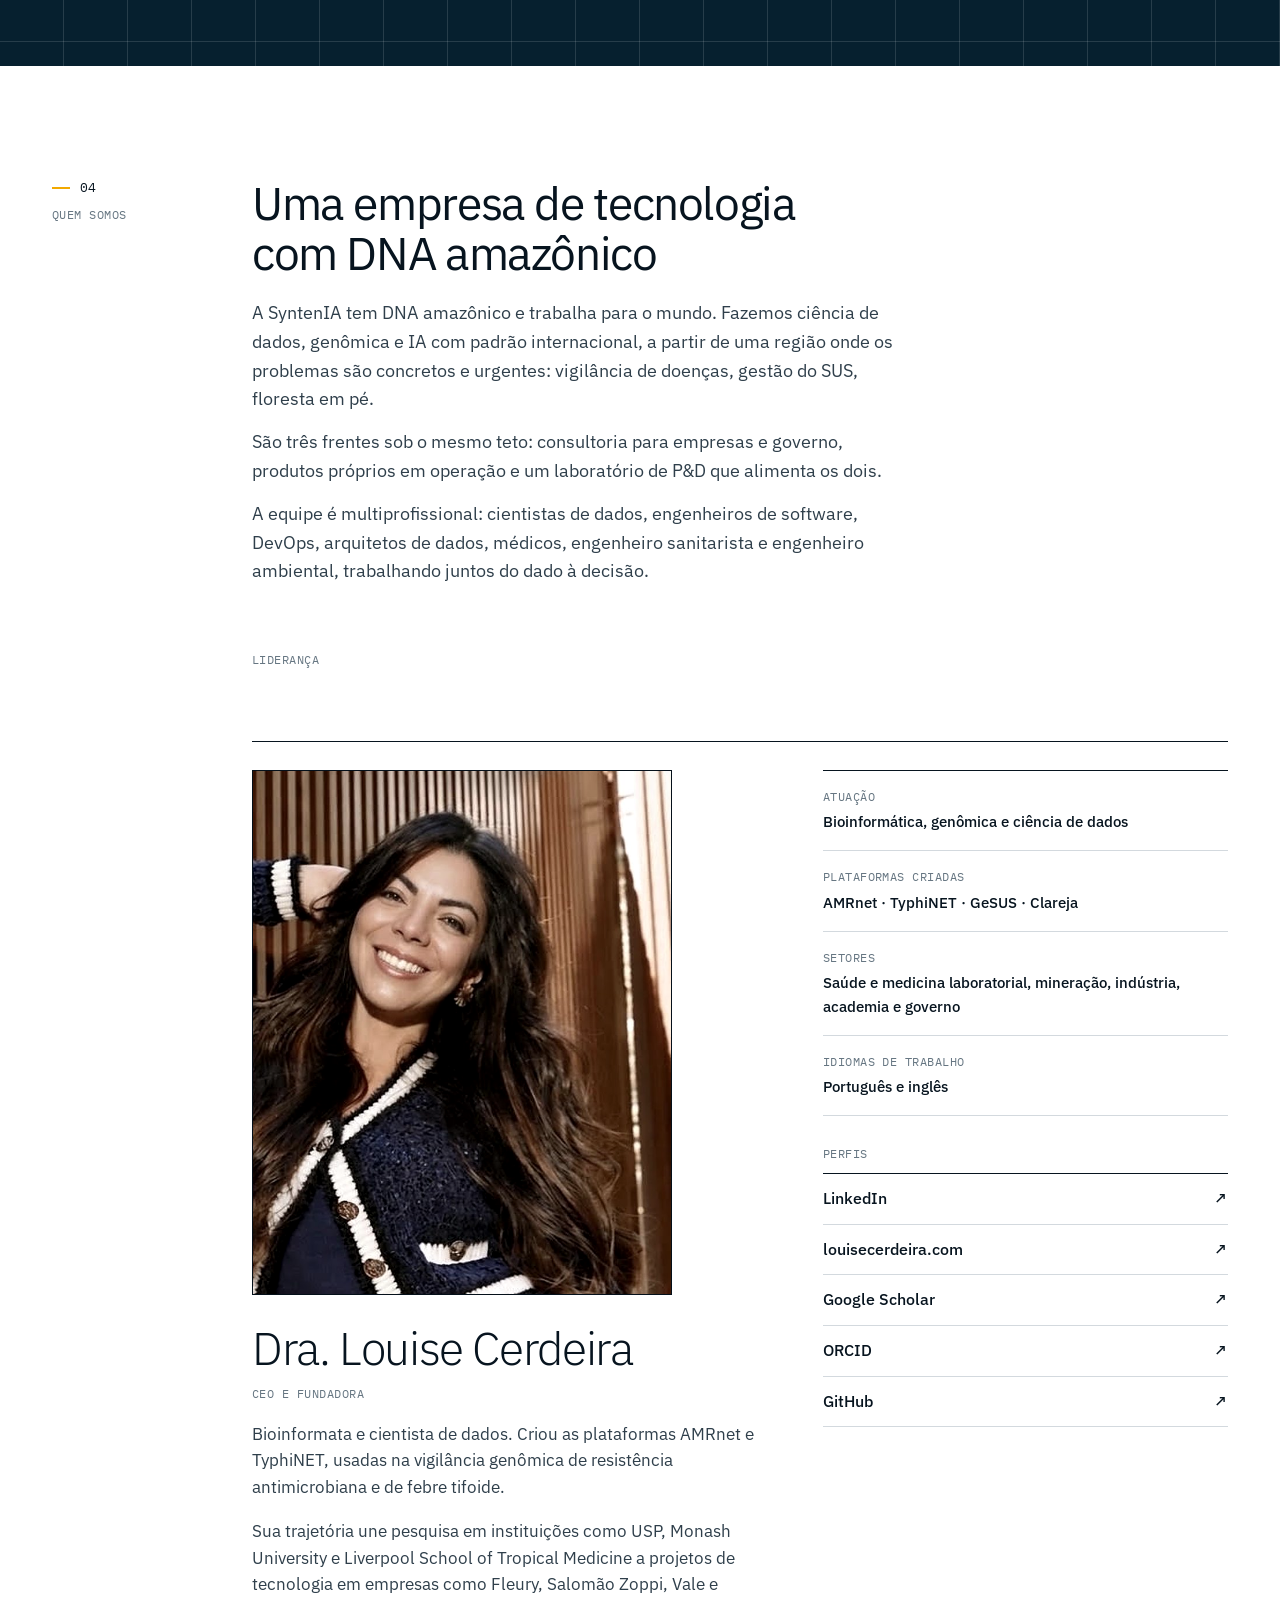
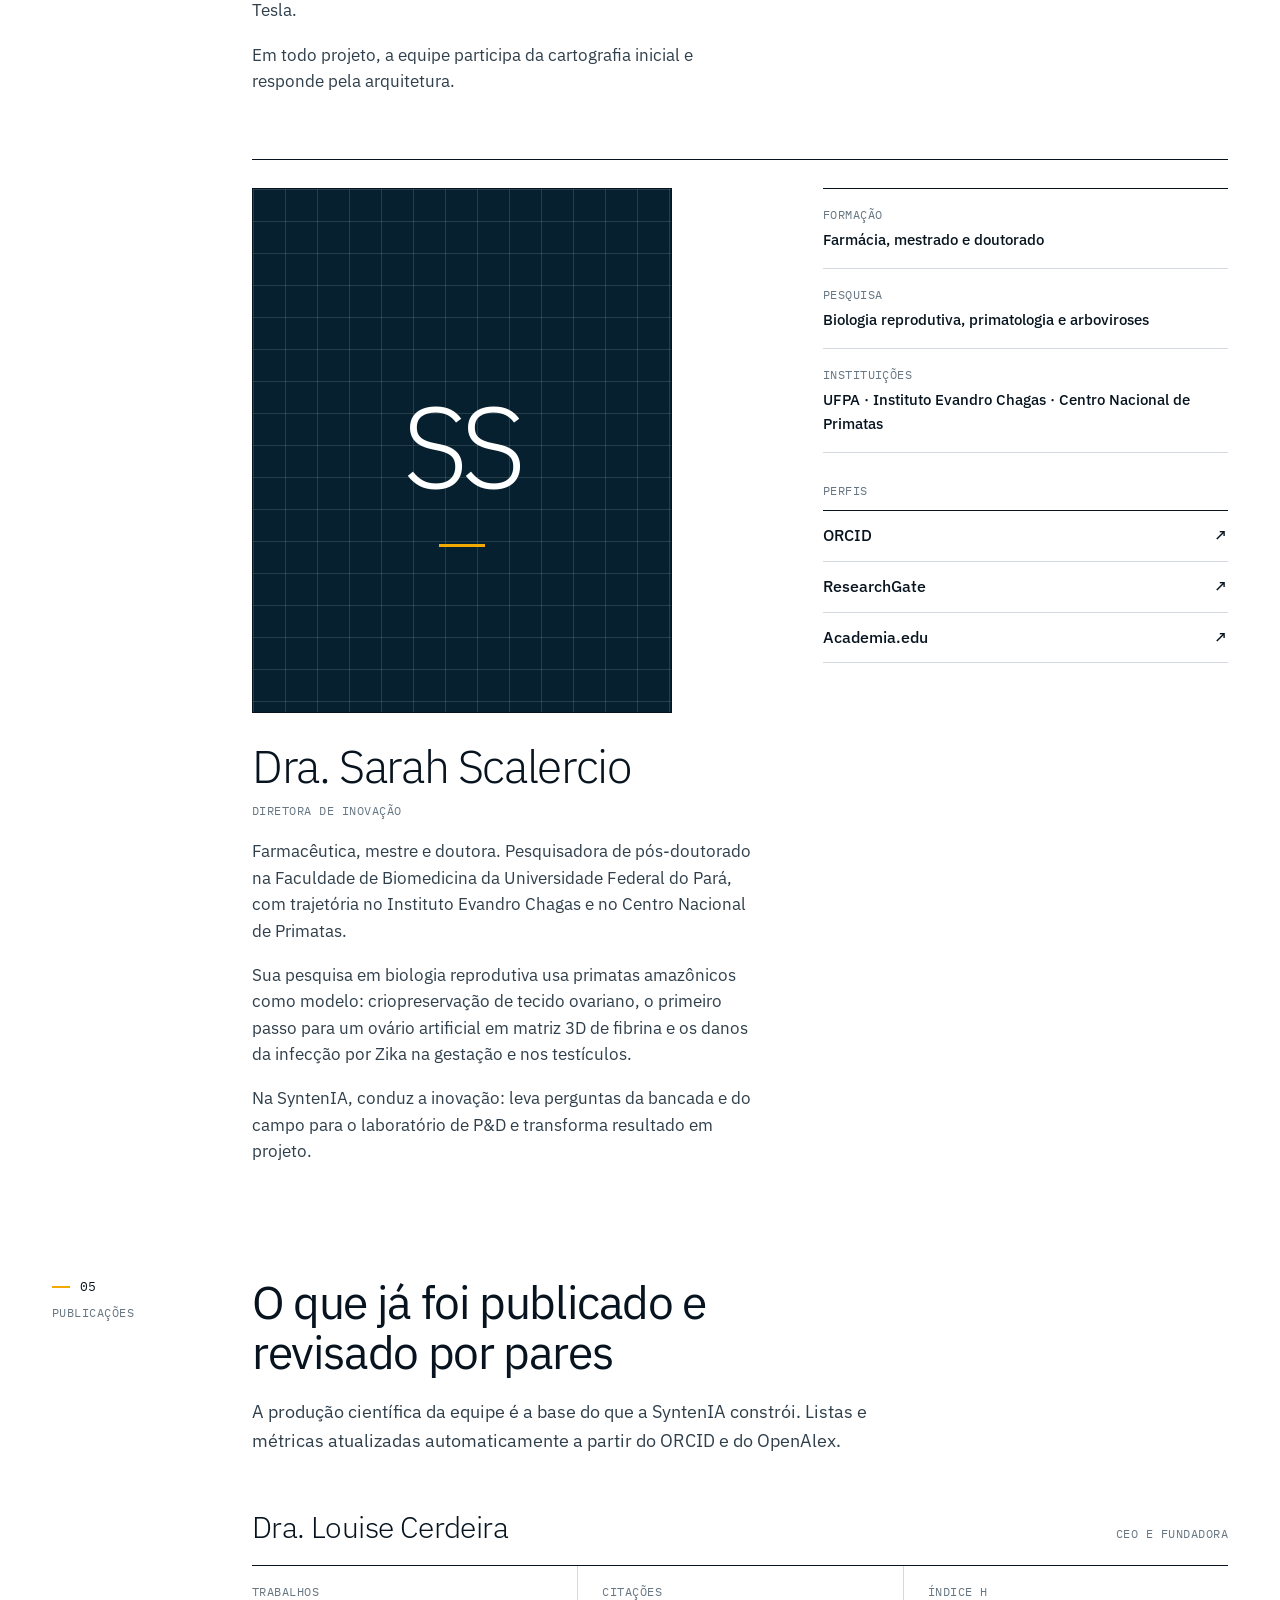
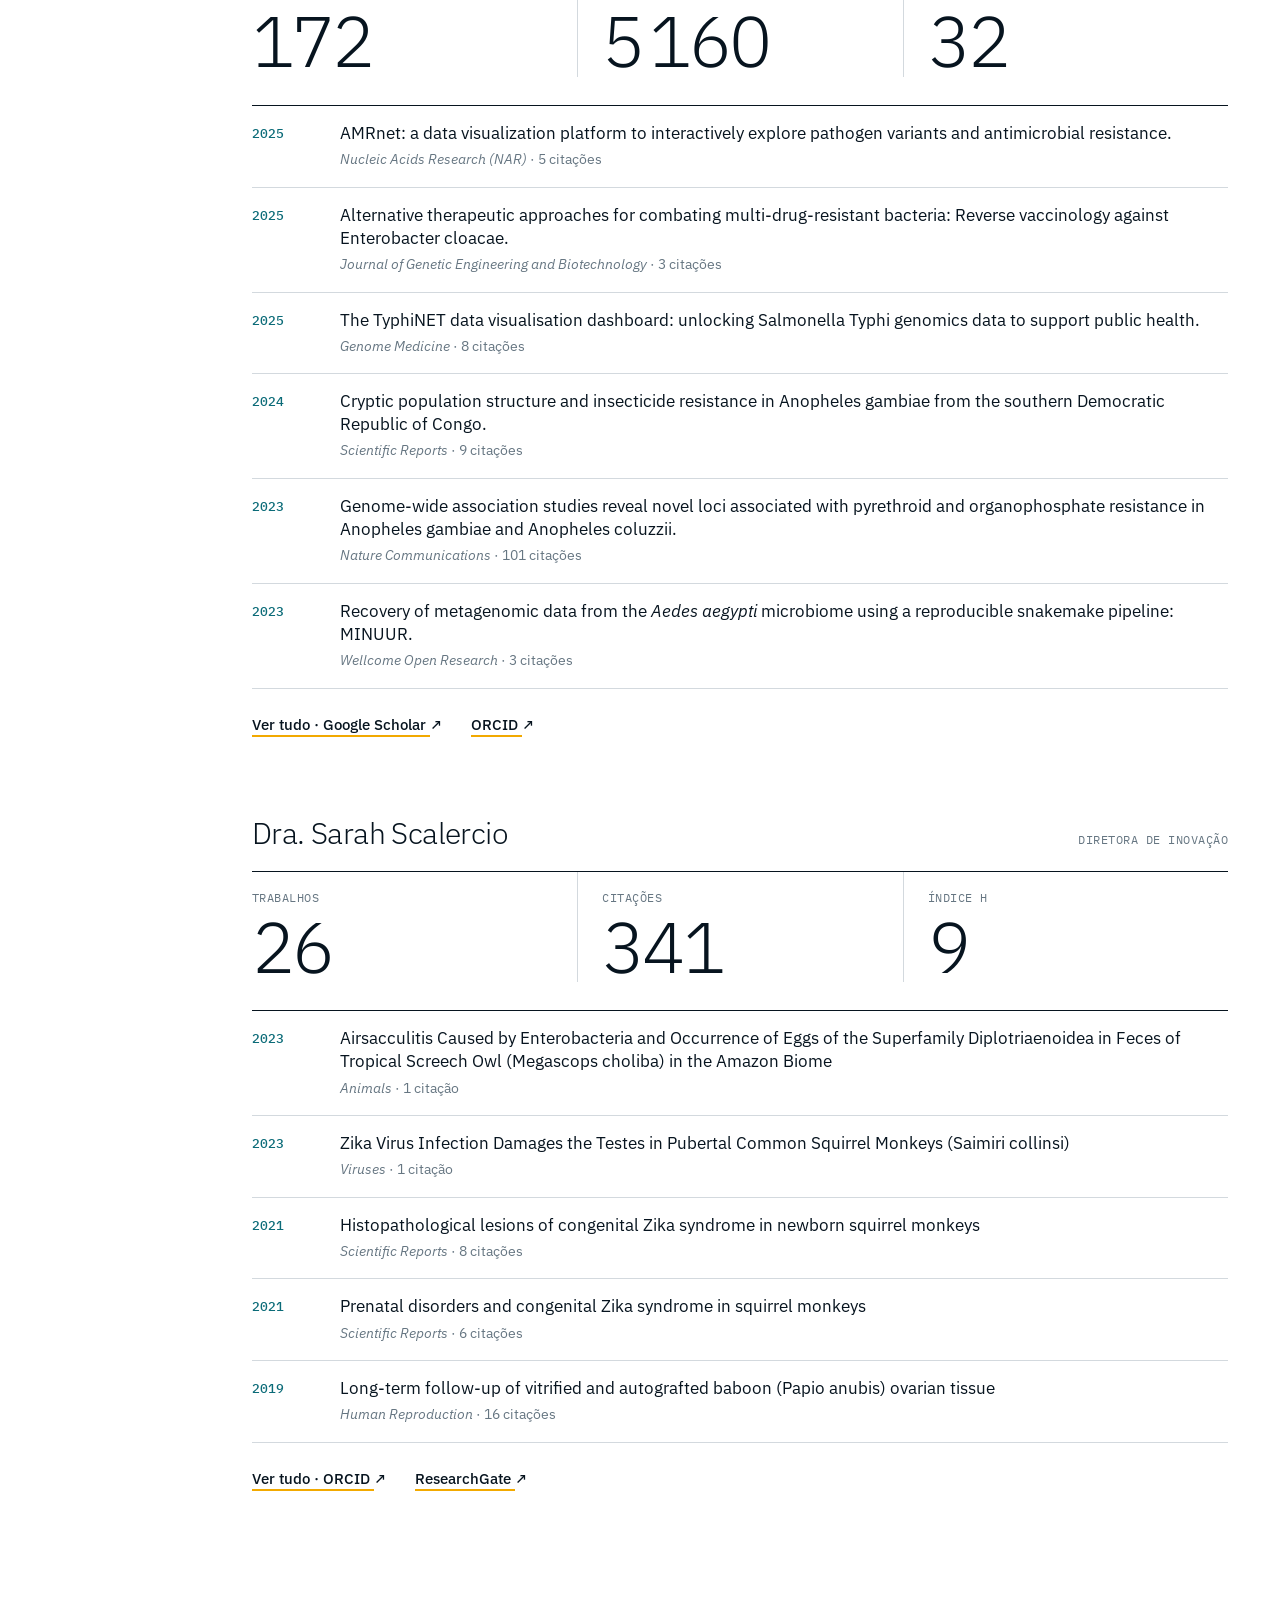
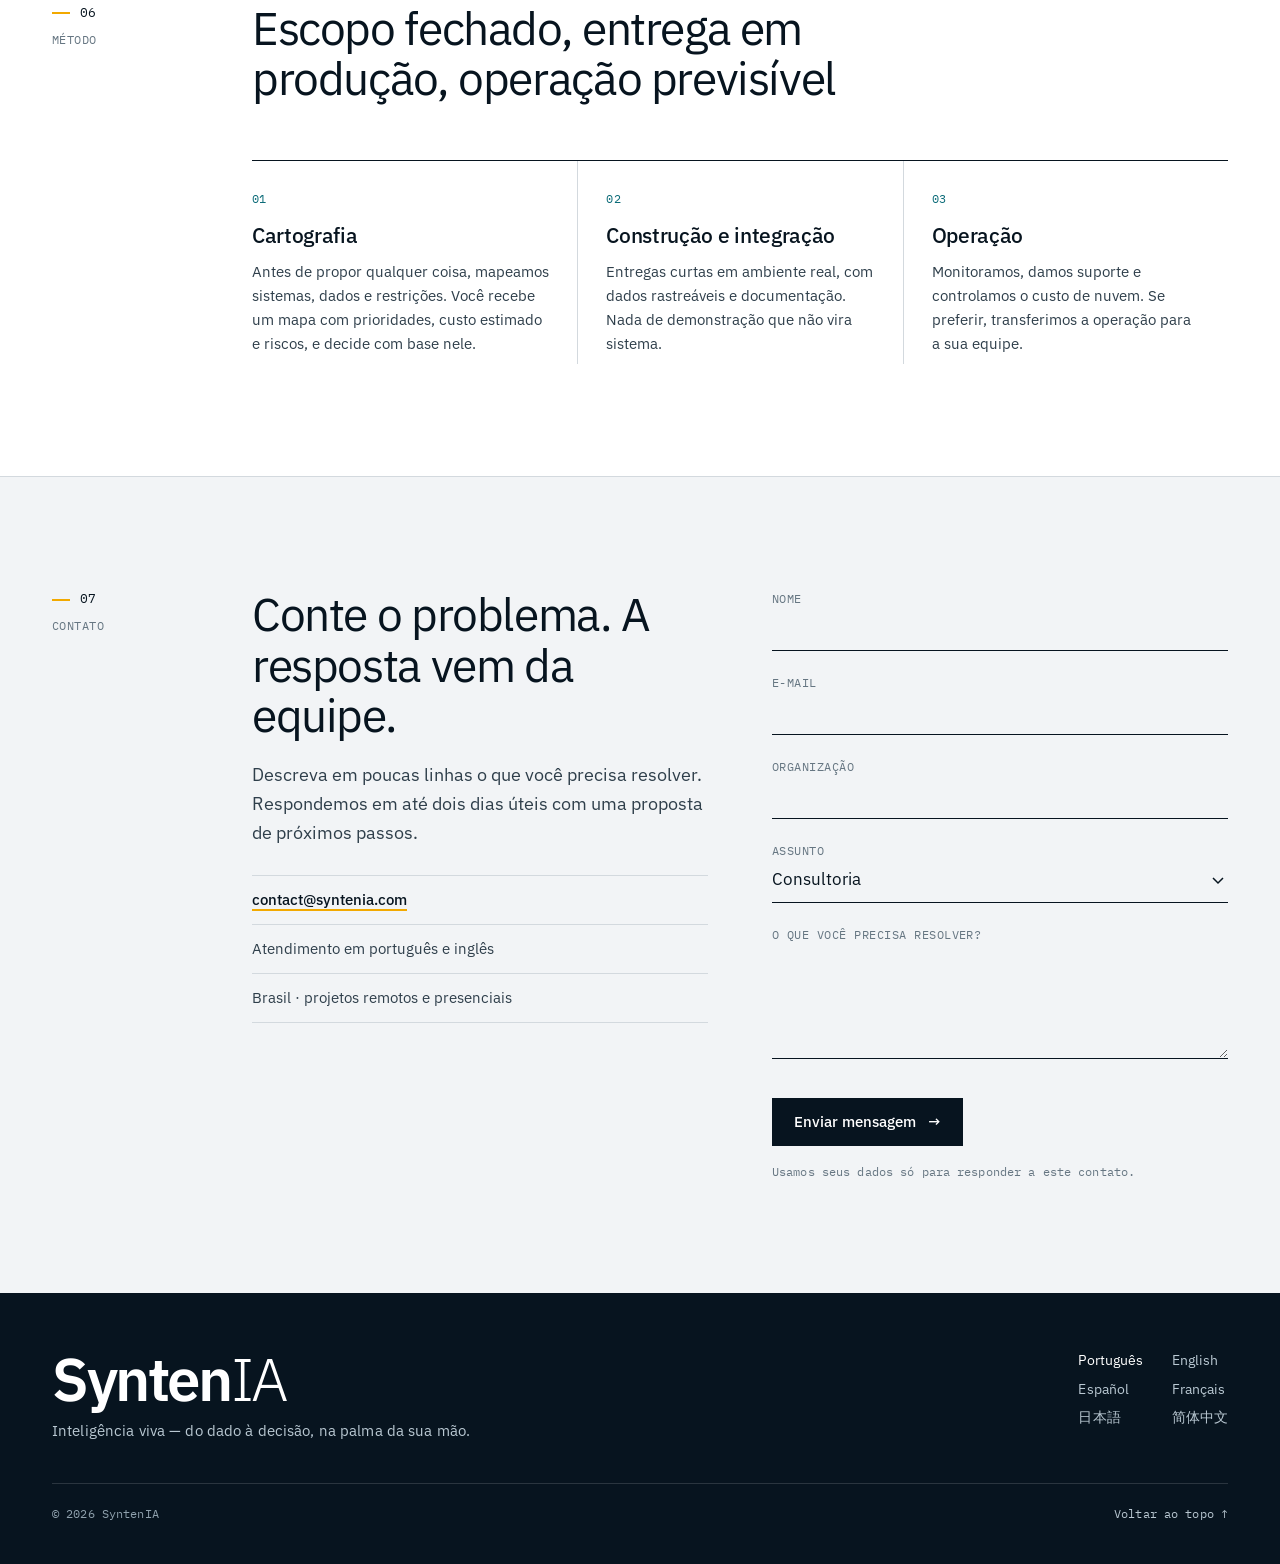
==== commit cd9a2d3c: "SyntenIA: site gerado 2026-09-23 Co-Authored-By: Louise Cerdeira <louise.cerdeira@gmail.com>" ====
--- a/index.html
+++ b/index.html
@@ -303,7 +303,7 @@
     <p class="mini dark team-label">Liderança</p>
     <article class="founder person" id="p-louise">
       <div>
-        <figure class="fvideo still"><img src="assets/fundadora.jpg" width="720" height="983" loading="lazy" alt="Dra. Louise Cerdeira"></figure>
+        <figure class="fvideo still"><img src="assets/fundadora.jpg" width="720" height="900" loading="lazy" alt="Dra. Louise Cerdeira"></figure>
         <h3>Dra. Louise Cerdeira</h3>
         <p class="role">CEO e fundadora</p>
         <p>Bioinformata e cientista de dados. Criou as plataformas AMRnet e TyphiNET, usadas na vigilância genômica de resistência antimicrobiana e de febre tifoide.</p><p>Sua trajetória une pesquisa em instituições como USP, Monash University e Liverpool School of Tropical Medicine a projetos de tecnologia em empresas como Fleury, Salomão Zoppi, Vale e Tesla.</p><p>Em todo projeto, a equipe participa da cartografia inicial e responde pela arquitetura.</p>
